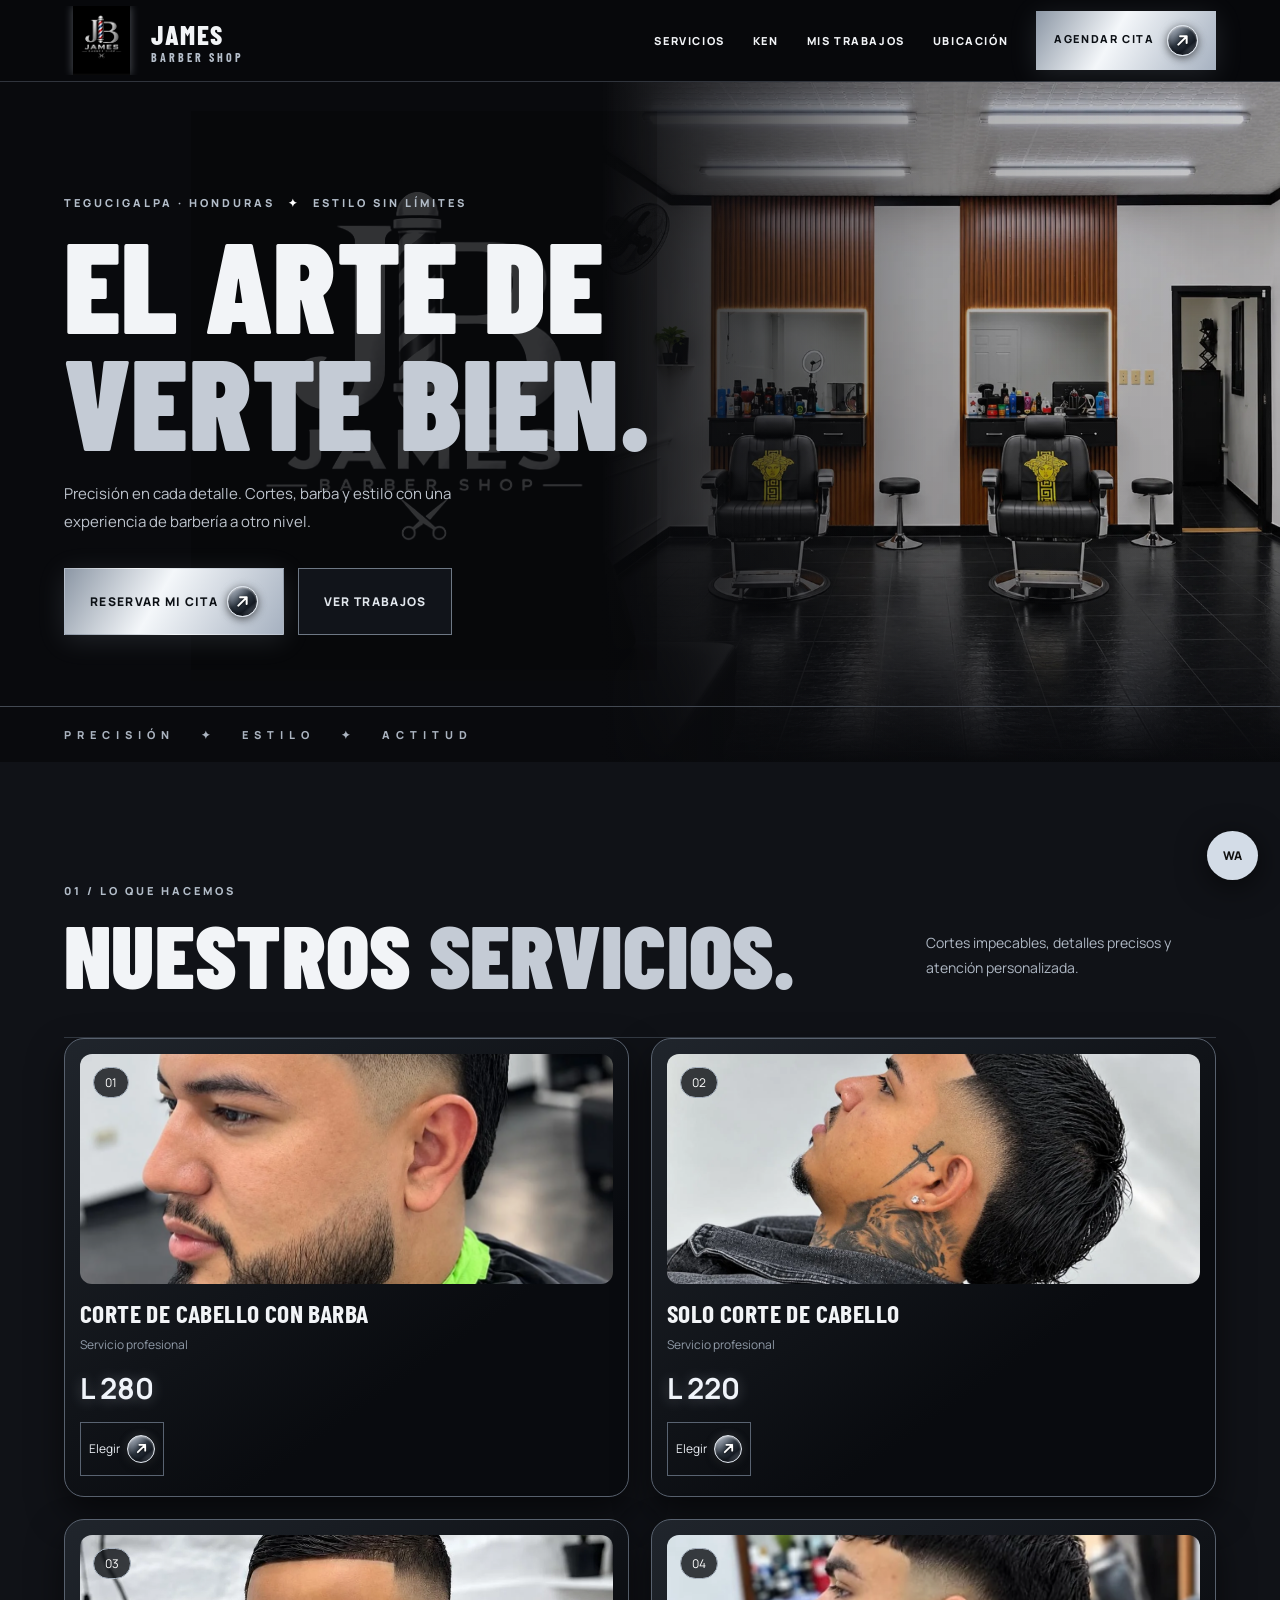
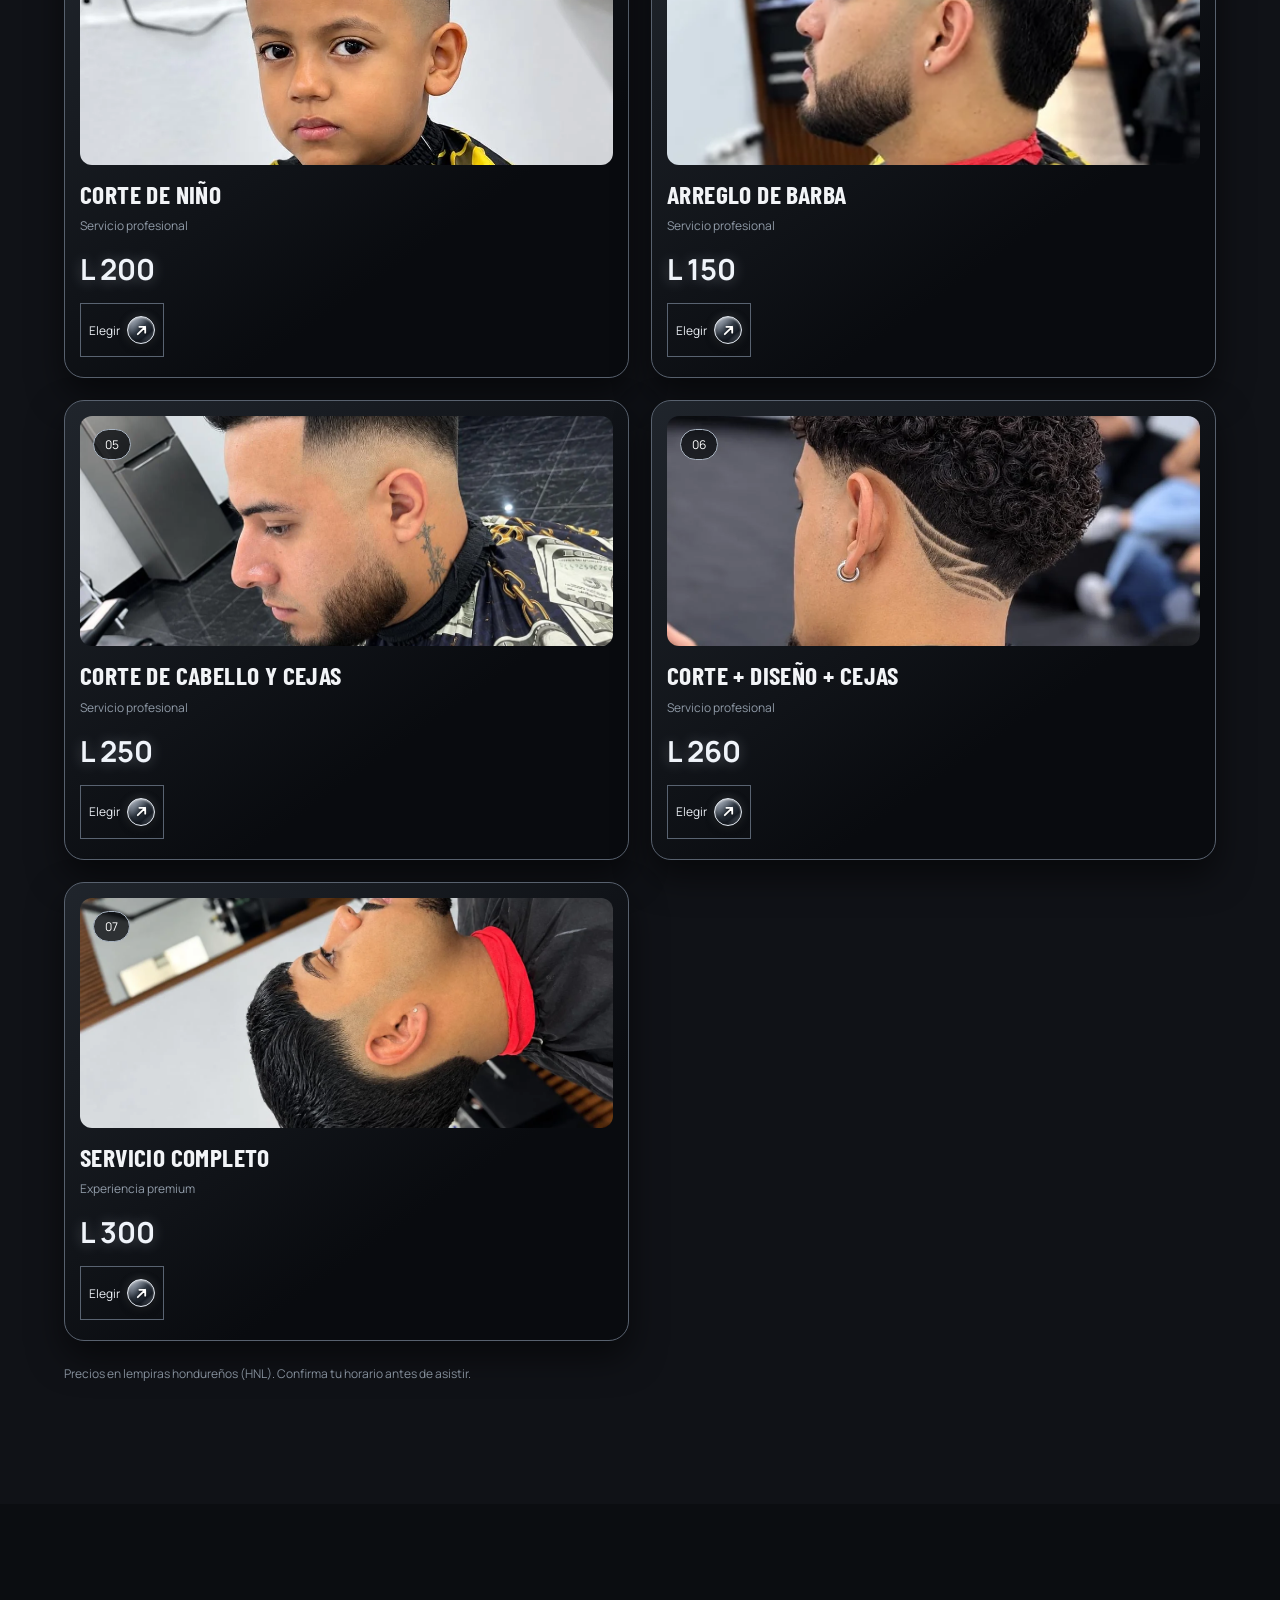
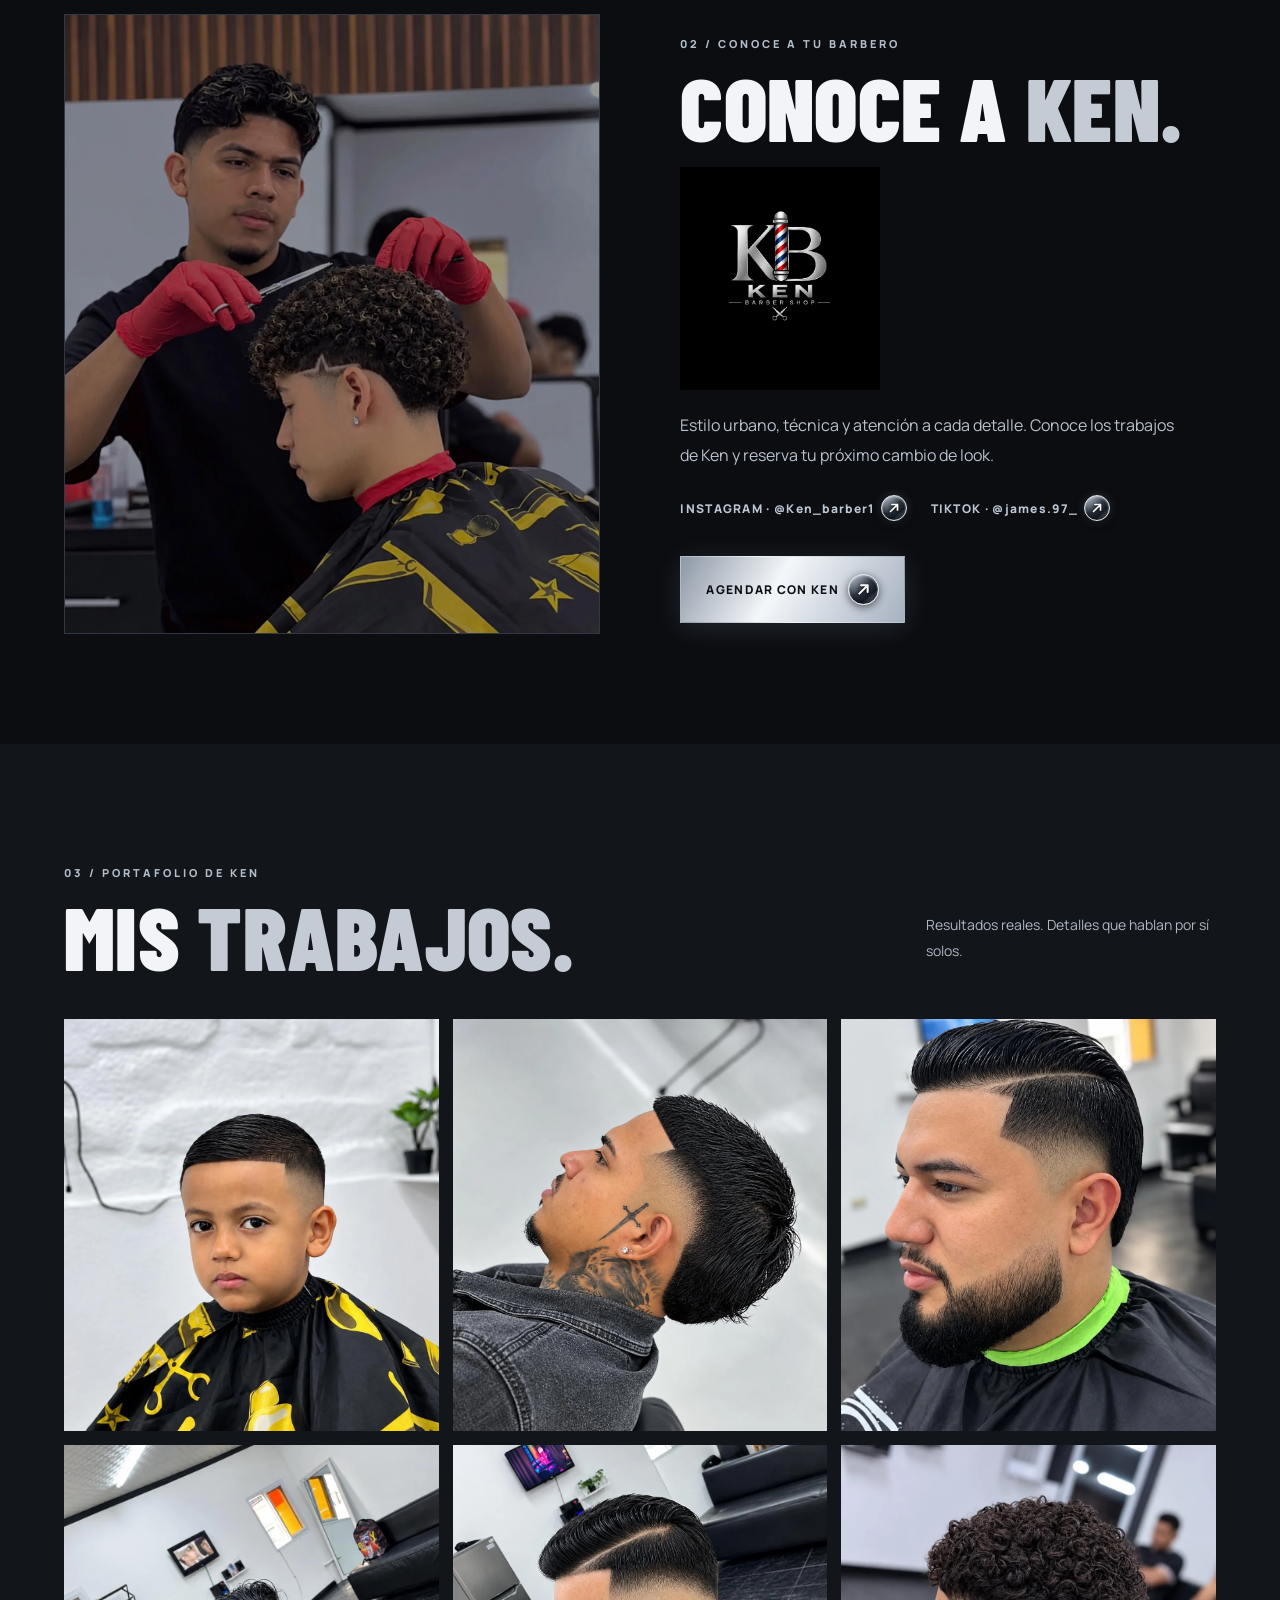
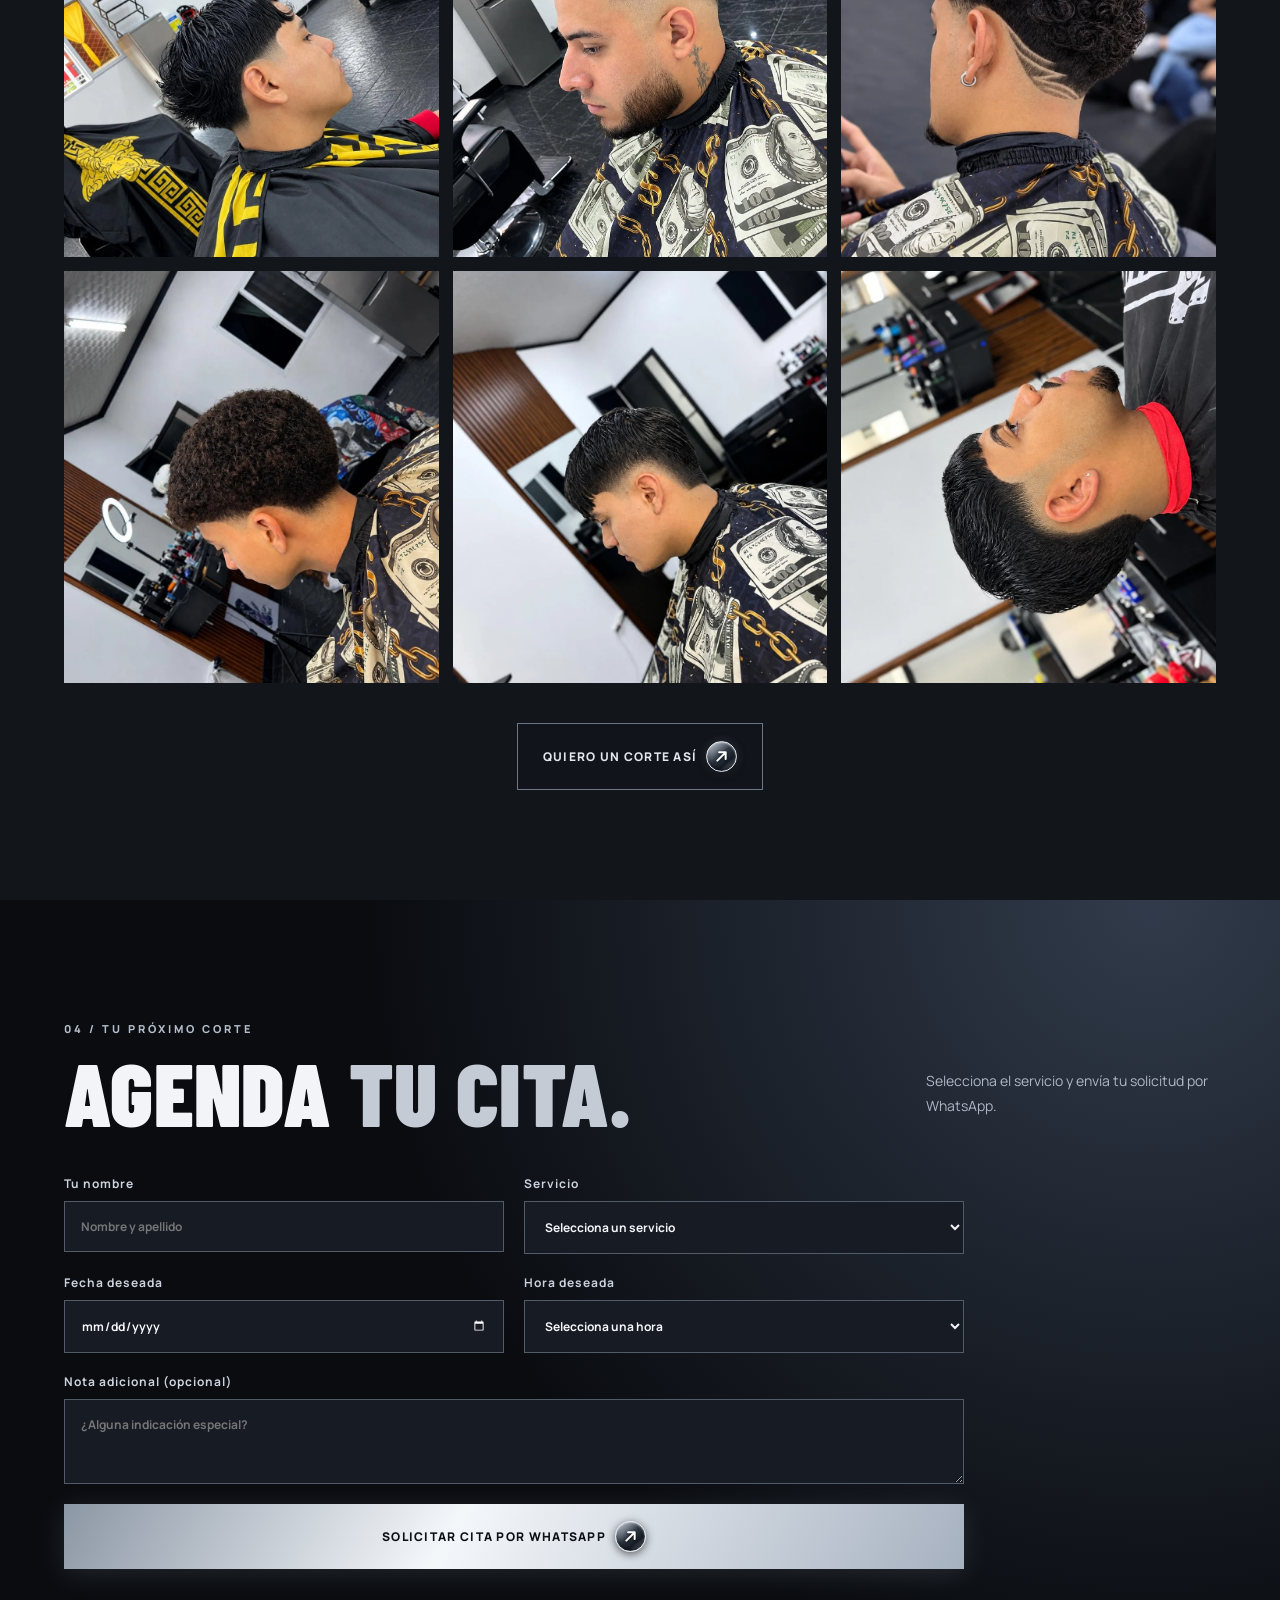
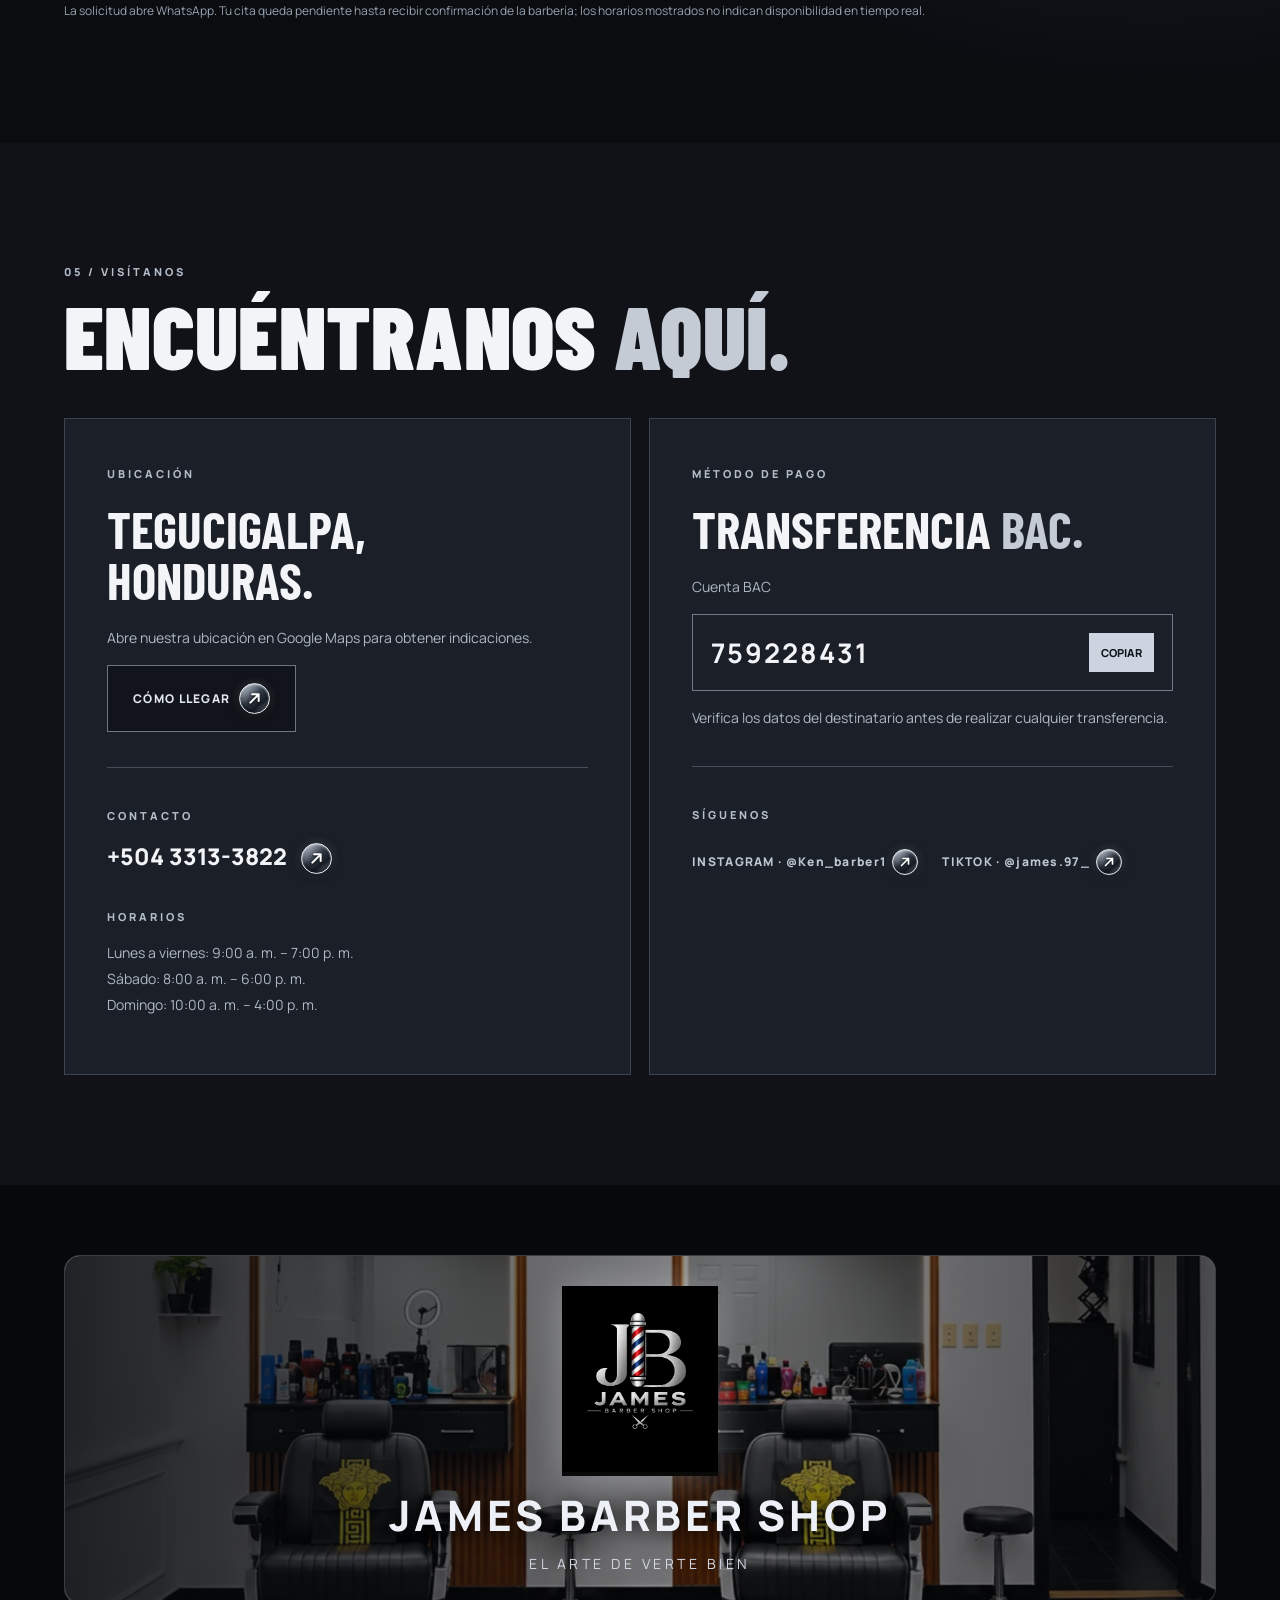
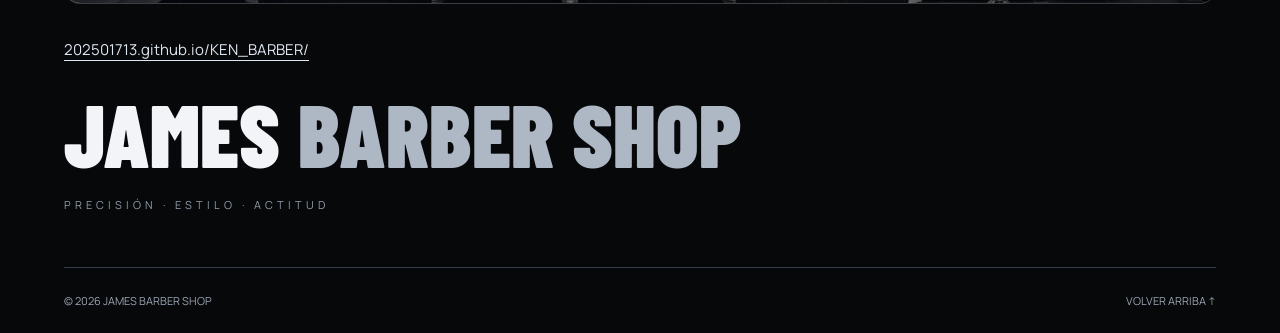
==== index.html @ ad73b86f "final" ====
<!DOCTYPE html>

<html lang="es"><head><meta charset="utf-8"/><meta content="width=device-width, initial-scale=1" name="viewport"/><meta content="#090a0d" name="theme-color"/><meta content="James Barber Shop en Tegucigalpa. Cortes, barba, cejas y diseños. Reserva tu cita con Ken por WhatsApp." name="description"/><title>JAMES BARBER SHOP | Tegucigalpa</title><link href="[data-uri]" rel="icon" type="image/webp"/><link href="https://fonts.googleapis.com" rel="preconnect"/><link crossorigin="" href="https://fonts.gstatic.com" rel="preconnect"/><link href="https://fonts.googleapis.com/css2?family=Barlow+Condensed:wght@400;500;600;700;800;900&amp;family=Manrope:wght@400;500;600;700;800&amp;display=swap" rel="stylesheet"/><style>*{box-sizing:border-box}html{scroll-behavior:smooth}body{margin:0;background:#090a0d;color:#f2f4f7;font-family:Manrope,Arial,sans-serif}a{color:inherit;text-decoration:none}button,input,select,textarea{font:inherit}button{cursor:pointer}img{max-width:100%;display:block}em{font-style:normal;color:#c4cbd5}.nav{height:82px;display:flex;align-items:center;justify-content:space-between;padding:0 max(5vw,22px);background:rgba(8,9,12,.94);border-bottom:1px solid #30343c;position:sticky;top:0;z-index:30;backdrop-filter:blur(14px)}.brand{display:flex;gap:12px;align-items:center;font-family:'Barlow Condensed',sans-serif;font-size:27px;font-weight:800;letter-spacing:1.5px}.brand b{display:block;font-size:12px;letter-spacing:3px;color:#b5beca}.brand-icon{border:1px solid #b5beca;padding:5px 10px;color:#e6e9ee}.nav nav{display:flex;align-items:center;gap:28px}.nav nav a{font-size:11px;font-weight:800;letter-spacing:1.6px}.nav nav a:hover,.social-links a:hover{color:#fff;text-shadow:0 0 12px #c6d0df}.nav-cta,.btn-silver{background:linear-gradient(120deg,#8c97a5 0%,#f4f7fa 43%,#a6b1c0 100%);color:#0c1015!important;box-shadow:0 5px 28px #c4cfdf22}.nav-cta{padding:14px 18px}.menu-toggle{display:none;background:none;border:0;color:white;font-size:28px}.hero{min-height:680px;position:relative;display:flex;align-items:center;overflow:hidden}.hero-visual{position:absolute;inset:0 0 0 47%;overflow:hidden}.hero-visual:before{content:'';position:absolute;inset:0;z-index:1;background:linear-gradient(90deg,#090a0d 0%,#090a0d55 48%,#090a0d33 100%),linear-gradient(0deg,#090a0d,transparent 35%)}.hero-visual img{width:100%;height:100%;object-fit:cover}.hero-content{position:relative;z-index:2;width:min(720px,90%);margin:50px 5vw 75px}.eyebrow,.small-label{font-size:11px;font-weight:800;letter-spacing:3px;color:#b3bdc9}.eyebrow span{color:#fff;margin:0 8px}.hero-logo{width:150px;height:128px;overflow:hidden;display:flex;align-items:center}.hero-logo img{width:100%;height:100%;object-fit:contain}.hero h1,.section h2{font-family:'Barlow Condensed',Impact,sans-serif;font-weight:900;letter-spacing:.3px;line-height:.91;margin:15px 0 22px}.hero h1{font-size:clamp(72px,10vw,155px)}.hero-content>p:not(.eyebrow){max-width:470px;color:#bdc3cc;line-height:1.85;font-size:15px}.hero-actions{display:flex;gap:14px;flex-wrap:wrap;margin-top:32px}.btn{display:inline-flex;align-items:center;justify-content:center;padding:17px 25px;font-size:12px;font-weight:800;letter-spacing:1.3px;border:1px solid transparent;transition:transform .2s,box-shadow .2s}.btn:hover{transform:translateY(-3px);box-shadow:0 8px 30px #c5cfdf30}.btn-outline{border-color:#6e7885;color:#e2e7ed;background:#11141a}.hero-bottom{position:absolute;bottom:0;width:100%;z-index:2;border-top:1px solid #434952;padding:20px 5vw;letter-spacing:6px;font-size:11px;font-weight:800;color:#aab3bf}.hero-bottom span{padding:0 18px}.section{padding:110px max(5vw,22px)}.section-heading{display:flex;justify-content:space-between;align-items:end;gap:30px;margin-bottom:42px}.section-heading>p{max-width:290px;color:#aeb7c3;font-size:14px;line-height:1.8}.section h2{font-size:clamp(52px,7vw,95px);margin-bottom:0}.services-section{background:#101217}.services{border-top:1px solid #343a43}.service{display:grid;grid-template-columns:55px minmax(0,1fr) 130px 105px;gap:20px;align-items:center;border-bottom:1px solid #343a43;padding:23px 15px}.service-index{color:#7e8996;font-size:12px}.service h3{font-family:'Barlow Condensed';font-size:clamp(23px,3vw,36px);font-weight:700;letter-spacing:.4px;margin:0 0 5px;text-transform:uppercase}.service span,.note{color:#909ba8;font-size:12px}.service strong{font-size:21px;color:#e6ebf0}.service.featured{background:linear-gradient(100deg,#232a34,#101217);border-left:3px solid #e2e9f2}.choose{border:1px solid #596371;background:transparent;color:#e9edf3;padding:12px 8px;font-size:12px}.choose:hover{background:#c9d2dd;color:#101217}.note{margin-top:24px}.ken-section{display:grid;grid-template-columns:1fr 1fr;gap:7%;align-items:center;background:#0b0d11}.ken-image{height:620px;overflow:hidden;border:1px solid #303844}.ken-image img{width:100%;height:100%;object-fit:cover;object-position:center}.ken-logo{width:200px;max-height:230px;object-fit:contain;margin:20px 0}.ken-content>p:not(.eyebrow){line-height:1.9;color:#b9c1cc;max-width:500px}.social-links{display:flex;gap:24px;flex-wrap:wrap;margin:25px 0 35px}.social-links a{font-size:12px;font-weight:800;letter-spacing:1.3px;color:#bdc7d4}.works-section{background:#12151a}.gallery{display:grid;grid-template-columns:repeat(3,1fr);gap:14px}.gallery-item{position:relative;aspect-ratio:4/4.4;overflow:hidden;background:#232831}.gallery-item img{width:100%;height:100%;object-fit:cover;transition:transform .5s}.gallery-item:hover img{transform:scale(1.06)}.gallery-item span{position:absolute;bottom:0;left:0;right:0;background:linear-gradient(transparent,#090a0dd9);padding:35px 20px 18px;font-size:11px;letter-spacing:2px;font-weight:800;opacity:0;transition:opacity .3s}.gallery-item:hover span{opacity:1}.center{text-align:center;margin-top:40px}.booking-section{background:radial-gradient(circle at 90% 0%,#313b4b,#0a0c10 55%)}.booking-form{max-width:900px;display:grid;grid-template-columns:1fr 1fr;gap:20px}.booking-form label{display:flex;flex-direction:column;gap:9px;color:#cbd2dc;font-size:12px;font-weight:700;letter-spacing:1px}.booking-form input,.booking-form select,.booking-form textarea{width:100%;padding:16px;background:#171c24;color:#f3f5f8;border:1px solid #525c69;border-radius:0;outline:none;color-scheme:dark}.booking-form input:focus,.booking-form select:focus,.booking-form textarea:focus{border-color:#f0f4f9}.full{grid-column:1/-1}.booking-form button.full{border:0}.form-note{font-size:12px;line-height:1.7;color:#98a3b1}.location-section{background:#101217}.location-grid{display:grid;grid-template-columns:1fr 1fr;gap:18px}.location-card,.payment-card{padding:42px;background:#1b2028;border:1px solid #3b444f}.location-grid h3{font-family:'Barlow Condensed';font-size:clamp(34px,4vw,56px);line-height:1;margin:20px 0}.location-grid p{color:#aeb8c5;line-height:1.85;font-size:14px}.location-grid hr{border:0;border-top:1px solid #454d58;margin:35px 0}.phone{display:block;font-size:23px;font-weight:800;margin:15px 0 30px}.account{display:flex;align-items:center;justify-content:space-between;border:1px solid #6e7b89;padding:18px;gap:12px}.account strong{font-size:clamp(18px,3vw,27px);letter-spacing:2px}.account button{background:#cbd4df;color:#11151b;border:0;padding:12px;font-size:11px;font-weight:800}footer{padding:70px 5vw 25px;background:#07080a}.footer-brand{font-family:'Barlow Condensed';font-weight:900;font-size:clamp(40px,7vw,88px)}.footer-brand span{color:#aeb8c5}footer>p{font-size:11px;letter-spacing:4px;color:#929daa}.footer-bottom{display:flex;justify-content:space-between;border-top:1px solid #343c45;margin-top:55px;padding-top:25px;font-size:11px;color:#9aa5b3}.float-wa{position:fixed;right:22px;bottom:20px;background:#d3dce7;color:#111;font-weight:900;font-size:12px;padding:16px;border-radius:50%;z-index:20;box-shadow:0 6px 30px #0009}dialog{background:#090a0d;border:1px solid #65717f;padding:12px;max-width:92vw;max-height:92vh}dialog::backdrop{background:#000d}dialog img{max-height:82vh;max-width:85vw;object-fit:contain}#close-lightbox{position:absolute;top:12px;right:12px;background:#eee;color:#111;border:0;padding:10px}@media(max-width:800px){.nav{height:70px}.menu-toggle{display:block}.nav nav{display:none;position:absolute;top:70px;left:0;right:0;background:#11151b;padding:20px;flex-direction:column;align-items:stretch;gap:0}.nav nav.open{display:flex}.nav nav a{padding:15px;border-bottom:1px solid #333}.hero{min-height:670px}.hero-visual{inset:0}.hero-visual:before{background:linear-gradient(90deg,#090a0de8,#090a0d77),linear-gradient(0deg,#090a0d,transparent)}.hero-content{margin:40px 5vw 90px}.hero-logo{width:120px;height:115px}.hero-bottom{letter-spacing:2px;font-size:9px}.hero-bottom span{padding:0 5px}.section{padding:75px 22px}.section-heading{display:block}.section-heading>p{margin-top:18px}.service{grid-template-columns:25px 1fr 80px;gap:10px;padding:20px 5px}.service strong{font-size:16px}.service .choose{grid-column:2/4;width:100%}.ken-section{grid-template-columns:1fr;gap:30px}.ken-image{height:440px}.gallery{grid-template-columns:repeat(2,1fr);gap:8px}.booking-form,.location-grid{grid-template-columns:1fr}.booking-form .full{grid-column:1}.location-card,.payment-card{padding:25px}.footer-bottom{gap:15px}.brand{font-size:22px}}@media(max-width:400px){.gallery{grid-template-columns:1fr}.hero h1{font-size:68px}.hero-bottom{font-size:8px}}
/* Premium Silver Chrome navigation icons */
.chrome-arrow{display:inline-flex;vertical-align:middle;align-items:center;justify-content:center;width:31px;height:31px;margin-left:9px;border:1.5px solid #e1e7ef;border-radius:50%;background:linear-gradient(140deg,#f8fbff 0%,#a1aab7 17%,#303944 46%,#171d26 70%,#9fa9b6 100%);box-shadow:inset 0 1px 2px #fff9,inset 0 -2px 5px #080a0fcc,0 2px 9px #0009,0 0 10px #d7e1ee35;flex-shrink:0;transition:transform .25s,box-shadow .25s}
.chrome-arrow svg{width:19px;height:19px;filter:drop-shadow(0 1px 1px #000a)}
a:hover .chrome-arrow,button:hover .chrome-arrow{transform:translate(2px,-2px);box-shadow:inset 0 1px 2px #fff,0 0 17px #dce7f5a6}
.choose{display:inline-flex;align-items:center;justify-content:center;gap:3px;white-space:nowrap}.choose .chrome-arrow{width:28px;height:28px;margin-left:4px}.choose .chrome-arrow svg{width:17px;height:17px}
.social-links a{display:inline-flex;align-items:center;gap:3px}.social-links .chrome-arrow{width:26px;height:26px;margin-left:3px}.social-links .chrome-arrow svg{width:16px;height:16px}
.gallery-item span .chrome-arrow{width:25px;height:25px}.gallery-item span{display:flex;align-items:center}
@media(max-width:800px){.service .choose{min-height:49px}.social-links{gap:15px}.social-links a{font-size:10px}}

/* Identidad James Barber Shop: logo oficial y marca de agua */
.brand-icon-logo{display:flex;align-items:center;justify-content:center;padding:0;border:0;width:75px;height:69px;flex:none;overflow:hidden}
.brand-icon-logo img{display:block;width:100%;height:100%;object-fit:contain;filter:drop-shadow(0 0 5px rgba(220,230,244,.35))}
.hero-watermark{position:absolute;z-index:-1;left:50%;top:47%;transform:translate(-50%,-50%);width:min(70vw,650px);height:min(65vw,570px);pointer-events:none;display:flex;align-items:center;justify-content:center;opacity:.16}
.hero-watermark img{width:100%;height:100%;object-fit:contain;filter:grayscale(1) brightness(1.65) contrast(1.05)}
.hero-content{isolation:isolate}
.hero-content>.eyebrow,.hero-content>h1,.hero-content>p,.hero-content>.hero-actions{position:relative;z-index:1}
@media(max-width:700px){.brand-icon-logo{width:58px;height:58px}.hero-watermark{width:95vw;height:90vw;top:44%;opacity:.13}.hero h1{position:relative}}
</style><style>
/* Actualización JAMES BARBER SHOP: servicios con fotografía real */
#servicios .services{display:grid;grid-template-columns:repeat(2,minmax(0,1fr));gap:22px}
#servicios article.service{display:flex;flex-direction:column;align-items:stretch;gap:14px;position:relative;overflow:hidden;padding:15px 15px 20px;background:linear-gradient(145deg,#20252c,#090b0f 68%);border:1px solid #58616e;border-radius:20px;box-shadow:0 16px 35px #0008;min-width:0}
#servicios article.service .service-index{position:absolute;z-index:2;top:28px;left:28px;color:#fff;background:#0b0d11c9;border:1px solid #a8b3c0;padding:6px 11px;border-radius:30px;font-size:12px}
#servicios .service-photo{width:100%;height:230px;border-radius:12px;overflow:hidden;background:#20242a}
#servicios .service-photo img{width:100%;height:100%;display:block;object-fit:cover;transition:transform .45s ease}
#servicios article.service:hover .service-photo img{transform:scale(1.06)}
#servicios article.service h3{font-size:clamp(20px,2vw,28px);line-height:1.15}
#servicios article.service strong{font-size:29px;color:#f0f4fa;text-shadow:0 1px 14px #cbd5e455}
#servicios article.service .choose{align-self:flex-start}
#inicio .hero-visual img{object-position:center center}
@media(max-width:650px){#servicios .services{grid-template-columns:1fr;gap:18px}#servicios .service-photo{height:260px}#servicios article.service{padding:12px 12px 20px}}
</style><meta content="website" property="og:type"/><meta content="es_HN" property="og:locale"/><meta content="James Barber Shop" property="og:site_name"/><meta content="James Barber Shop | El arte de verte bien" property="og:title"/><meta content="Cortes de cabello, barba y estilo profesional en Tegucigalpa, Honduras. Conoce nuestros servicios y reserva tu cita." property="og:description"/><meta content="https://202501713.github.io/KEN_BARBER/" property="og:url"/><meta content="https://202501713.github.io/KEN_BARBER/vista-previa.jpg" property="og:image"/><meta content="https://202501713.github.io/KEN_BARBER/vista-previa.jpg" property="og:image:secure_url"/><meta content="1200" property="og:image:width"/><meta content="630" property="og:image:height"/><meta content="image/jpeg" property="og:image:type"/><meta content="summary_large_image" name="twitter:card"/><meta content="James Barber Shop | El arte de verte bien" name="twitter:title"/><meta content="Cortes, barba y estilo profesional en Tegucigalpa, Honduras." name="twitter:description"/><meta content="https://202501713.github.io/KEN_BARBER/vista-previa.jpg" name="twitter:image"/><style>
/* Pie de página: portada real, logo oficial y enlace permanente */
footer .footer-showcase{position:relative;overflow:hidden;min-height:340px;display:flex;align-items:center;justify-content:center;margin:0 0 34px;border:1px solid rgba(202,214,232,.22);border-radius:16px;background:#101217}
footer .footer-cover{position:absolute;inset:0;width:100%;height:100%;object-fit:cover;object-position:center 52%}
footer .footer-shade{position:absolute;inset:0;background:linear-gradient(90deg,rgba(5,7,11,.88),rgba(5,7,11,.45) 55%,rgba(5,7,11,.67))}
footer .footer-identity{position:relative;z-index:1;display:flex;flex-direction:column;align-items:center;gap:10px;text-align:center;padding:30px 20px}
footer .footer-logo{width:clamp(120px,18vw,190px);height:clamp(120px,18vw,190px);object-fit:contain;filter:drop-shadow(0 0 18px rgba(232,238,250,.3))}
footer .footer-identity-name{font-weight:800;font-size:clamp(23px,4vw,42px);letter-spacing:.09em;color:#edf1f7;text-shadow:0 2px 20px #000}
footer .footer-identity p{margin:0;letter-spacing:.25em;font-size:clamp(10px,1.4vw,14px);color:#d1d8e3}
footer .footer-website-link{display:inline-block;margin:0 0 20px;color:#dfe7f2;text-decoration:underline;text-underline-offset:5px;overflow-wrap:anywhere;font-size:clamp(12px,1.5vw,15px)}
@media(max-width:700px){footer .footer-showcase{min-height:285px;margin-bottom:24px}footer .footer-logo{width:125px;height:125px}footer .footer-identity-name{font-size:24px}}
</style></head><body>
<header class="nav"><a class="brand" href="#inicio"><span class="brand-icon brand-icon-logo"><img alt="Logo oficial James Barber Shop" src="[data-uri]"/></span><span>JAMES <b>BARBER SHOP</b></span></a><button aria-expanded="false" aria-label="Abrir menú" class="menu-toggle">☰</button><nav id="main-nav"><a href="#servicios">SERVICIOS</a><a href="#ken">KEN</a><a href="#trabajos">MIS TRABAJOS</a><a href="#ubicacion">UBICACIÓN</a><a class="nav-cta" href="#reservar">AGENDAR CITA <span aria-hidden="true" class="chrome-arrow"><svg fill="none" viewbox="0 0 32 32"><path d="M9 23 23 9M12 9h11v11" stroke="url(#chromeMetal)" stroke-linecap="round" stroke-linejoin="round" stroke-width="3.4"></path><defs><lineargradient id="chromeMetal" x1="8" x2="27" y1="5" y2="28"><stop stop-color="#fff"></stop><stop offset=".35" stop-color="#9da7b5"></stop><stop offset=".62" stop-color="#f8fbff"></stop><stop offset="1" stop-color="#7d8797"></stop></lineargradient></defs></svg></span></a></nav></header>
<main><section class="hero" id="inicio"><div class="hero-visual"><img alt="Interior de James Barber Shop con sus sillas de barbería" src="[data-uri]"/></div><div class="hero-content"><div aria-hidden="true" class="hero-watermark"><img alt="" src="[data-uri]"/></div><p class="eyebrow">TEGUCIGALPA · HONDURAS <span>✦</span> ESTILO SIN LÍMITES</p><h1>EL ARTE DE<br/><em>VERTE BIEN.</em></h1><p>Precisión en cada detalle. Cortes, barba y estilo con una experiencia de barbería a otro nivel.</p><div class="hero-actions"><a class="btn btn-silver" href="#reservar">RESERVAR MI CITA <span aria-hidden="true" class="chrome-arrow"><svg fill="none" viewbox="0 0 32 32"><path d="M9 23 23 9M12 9h11v11" stroke="url(#chromeMetal)" stroke-linecap="round" stroke-linejoin="round" stroke-width="3.4"></path><defs><lineargradient id="chromeMetal" x1="8" x2="27" y1="5" y2="28"><stop stop-color="#fff"></stop><stop offset=".35" stop-color="#9da7b5"></stop><stop offset=".62" stop-color="#f8fbff"></stop><stop offset="1" stop-color="#7d8797"></stop></lineargradient></defs></svg></span></a><a class="btn btn-outline" href="#trabajos">VER TRABAJOS</a></div></div><div class="hero-bottom">PRECISIÓN <span>✦</span> ESTILO <span>✦</span> ACTITUD</div></section>
<section class="section services-section" id="servicios"><div class="section-heading"><div><p class="eyebrow">01 / LO QUE HACEMOS</p><h2>NUESTROS <em>SERVICIOS.</em></h2></div><p>Cortes impecables, detalles precisos y atención personalizada.</p></div><div class="services"><article class="service"><div class="service-index">01</div><div class="service-photo"><img alt="Trabajo real de Ken — Corte de cabello con barba" loading="lazy" src="[data-uri]"/></div><div><h3>Corte de cabello con barba</h3><span>Servicio profesional</span></div><strong>L 280</strong><button aria-label="Elegir Corte de cabello con barba" class="choose" data-service="Corte de cabello con barba">Elegir <span aria-hidden="true" class="chrome-arrow"><svg fill="none" viewbox="0 0 32 32"><path d="M9 23 23 9M12 9h11v11" stroke="url(#chromeMetal)" stroke-linecap="round" stroke-linejoin="round" stroke-width="3.4"></path><defs><lineargradient id="chromeMetal" x1="8" x2="27" y1="5" y2="28"><stop stop-color="#fff"></stop><stop offset=".35" stop-color="#9da7b5"></stop><stop offset=".62" stop-color="#f8fbff"></stop><stop offset="1" stop-color="#7d8797"></stop></lineargradient></defs></svg></span></button></article>
<article class="service"><div class="service-index">02</div><div class="service-photo"><img alt="Trabajo real de Ken — Solo corte de cabello" loading="lazy" src="[data-uri]"/></div><div><h3>Solo corte de cabello</h3><span>Servicio profesional</span></div><strong>L 220</strong><button aria-label="Elegir Solo corte de cabello" class="choose" data-service="Solo corte de cabello">Elegir <span aria-hidden="true" class="chrome-arrow"><svg fill="none" viewbox="0 0 32 32"><path d="M9 23 23 9M12 9h11v11" stroke="url(#chromeMetal)" stroke-linecap="round" stroke-linejoin="round" stroke-width="3.4"></path><defs><lineargradient id="chromeMetal" x1="8" x2="27" y1="5" y2="28"><stop stop-color="#fff"></stop><stop offset=".35" stop-color="#9da7b5"></stop><stop offset=".62" stop-color="#f8fbff"></stop><stop offset="1" stop-color="#7d8797"></stop></lineargradient></defs></svg></span></button></article>
<article class="service"><div class="service-index">03</div><div class="service-photo"><img alt="Trabajo real de Ken — Corte de niño" loading="lazy" src="[data-uri]"/></div><div><h3>Corte de niño</h3><span>Servicio profesional</span></div><strong>L 200</strong><button aria-label="Elegir Corte de niño" class="choose" data-service="Corte de niño">Elegir <span aria-hidden="true" class="chrome-arrow"><svg fill="none" viewbox="0 0 32 32"><path d="M9 23 23 9M12 9h11v11" stroke="url(#chromeMetal)" stroke-linecap="round" stroke-linejoin="round" stroke-width="3.4"></path><defs><lineargradient id="chromeMetal" x1="8" x2="27" y1="5" y2="28"><stop stop-color="#fff"></stop><stop offset=".35" stop-color="#9da7b5"></stop><stop offset=".62" stop-color="#f8fbff"></stop><stop offset="1" stop-color="#7d8797"></stop></lineargradient></defs></svg></span></button></article>
<article class="service"><div class="service-index">04</div><div class="service-photo"><img alt="Trabajo real de Ken — Arreglo de barba" loading="lazy" src="[data-uri]"/></div><div><h3>Arreglo de barba</h3><span>Servicio profesional</span></div><strong>L 150</strong><button aria-label="Elegir Arreglo de barba" class="choose" data-service="Arreglo de barba">Elegir <span aria-hidden="true" class="chrome-arrow"><svg fill="none" viewbox="0 0 32 32"><path d="M9 23 23 9M12 9h11v11" stroke="url(#chromeMetal)" stroke-linecap="round" stroke-linejoin="round" stroke-width="3.4"></path><defs><lineargradient id="chromeMetal" x1="8" x2="27" y1="5" y2="28"><stop stop-color="#fff"></stop><stop offset=".35" stop-color="#9da7b5"></stop><stop offset=".62" stop-color="#f8fbff"></stop><stop offset="1" stop-color="#7d8797"></stop></lineargradient></defs></svg></span></button></article>
<article class="service"><div class="service-index">05</div><div class="service-photo"><img alt="Trabajo real de Ken — Corte de cabello y cejas" loading="lazy" src="[data-uri]"/></div><div><h3>Corte de cabello y cejas</h3><span>Servicio profesional</span></div><strong>L 250</strong><button aria-label="Elegir Corte de cabello y cejas" class="choose" data-service="Corte de cabello y cejas">Elegir <span aria-hidden="true" class="chrome-arrow"><svg fill="none" viewbox="0 0 32 32"><path d="M9 23 23 9M12 9h11v11" stroke="url(#chromeMetal)" stroke-linecap="round" stroke-linejoin="round" stroke-width="3.4"></path><defs><lineargradient id="chromeMetal" x1="8" x2="27" y1="5" y2="28"><stop stop-color="#fff"></stop><stop offset=".35" stop-color="#9da7b5"></stop><stop offset=".62" stop-color="#f8fbff"></stop><stop offset="1" stop-color="#7d8797"></stop></lineargradient></defs></svg></span></button></article>
<article class="service"><div class="service-index">06</div><div class="service-photo"><img alt="Trabajo real de Ken — Corte + diseño + cejas" loading="lazy" src="[data-uri]"/></div><div><h3>Corte + diseño + cejas</h3><span>Servicio profesional</span></div><strong>L 260</strong><button aria-label="Elegir Corte + diseño + cejas" class="choose" data-service="Corte + diseño + cejas">Elegir <span aria-hidden="true" class="chrome-arrow"><svg fill="none" viewbox="0 0 32 32"><path d="M9 23 23 9M12 9h11v11" stroke="url(#chromeMetal)" stroke-linecap="round" stroke-linejoin="round" stroke-width="3.4"></path><defs><lineargradient id="chromeMetal" x1="8" x2="27" y1="5" y2="28"><stop stop-color="#fff"></stop><stop offset=".35" stop-color="#9da7b5"></stop><stop offset=".62" stop-color="#f8fbff"></stop><stop offset="1" stop-color="#7d8797"></stop></lineargradient></defs></svg></span></button></article>
<article class="service featured"><div class="service-index">07</div><div class="service-photo"><img alt="Trabajo real de Ken — Servicio completo" loading="lazy" src="[data-uri]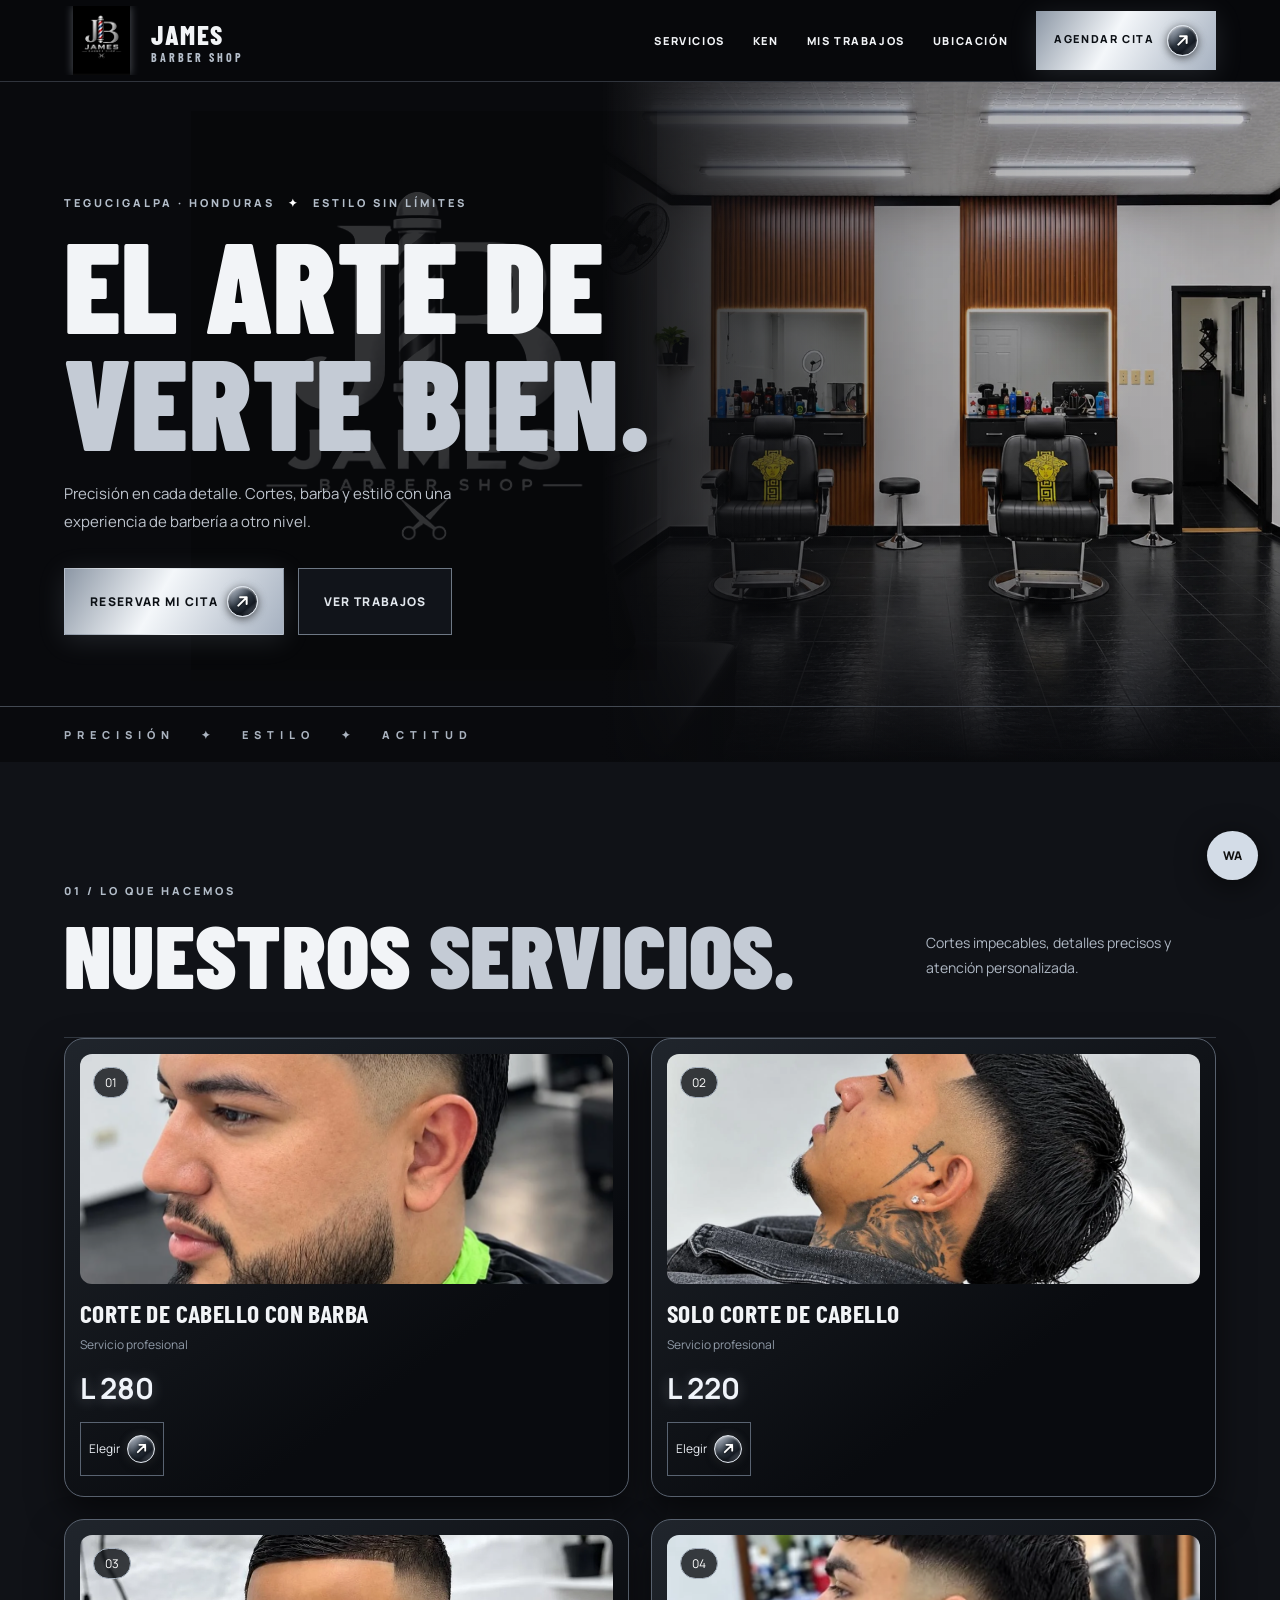
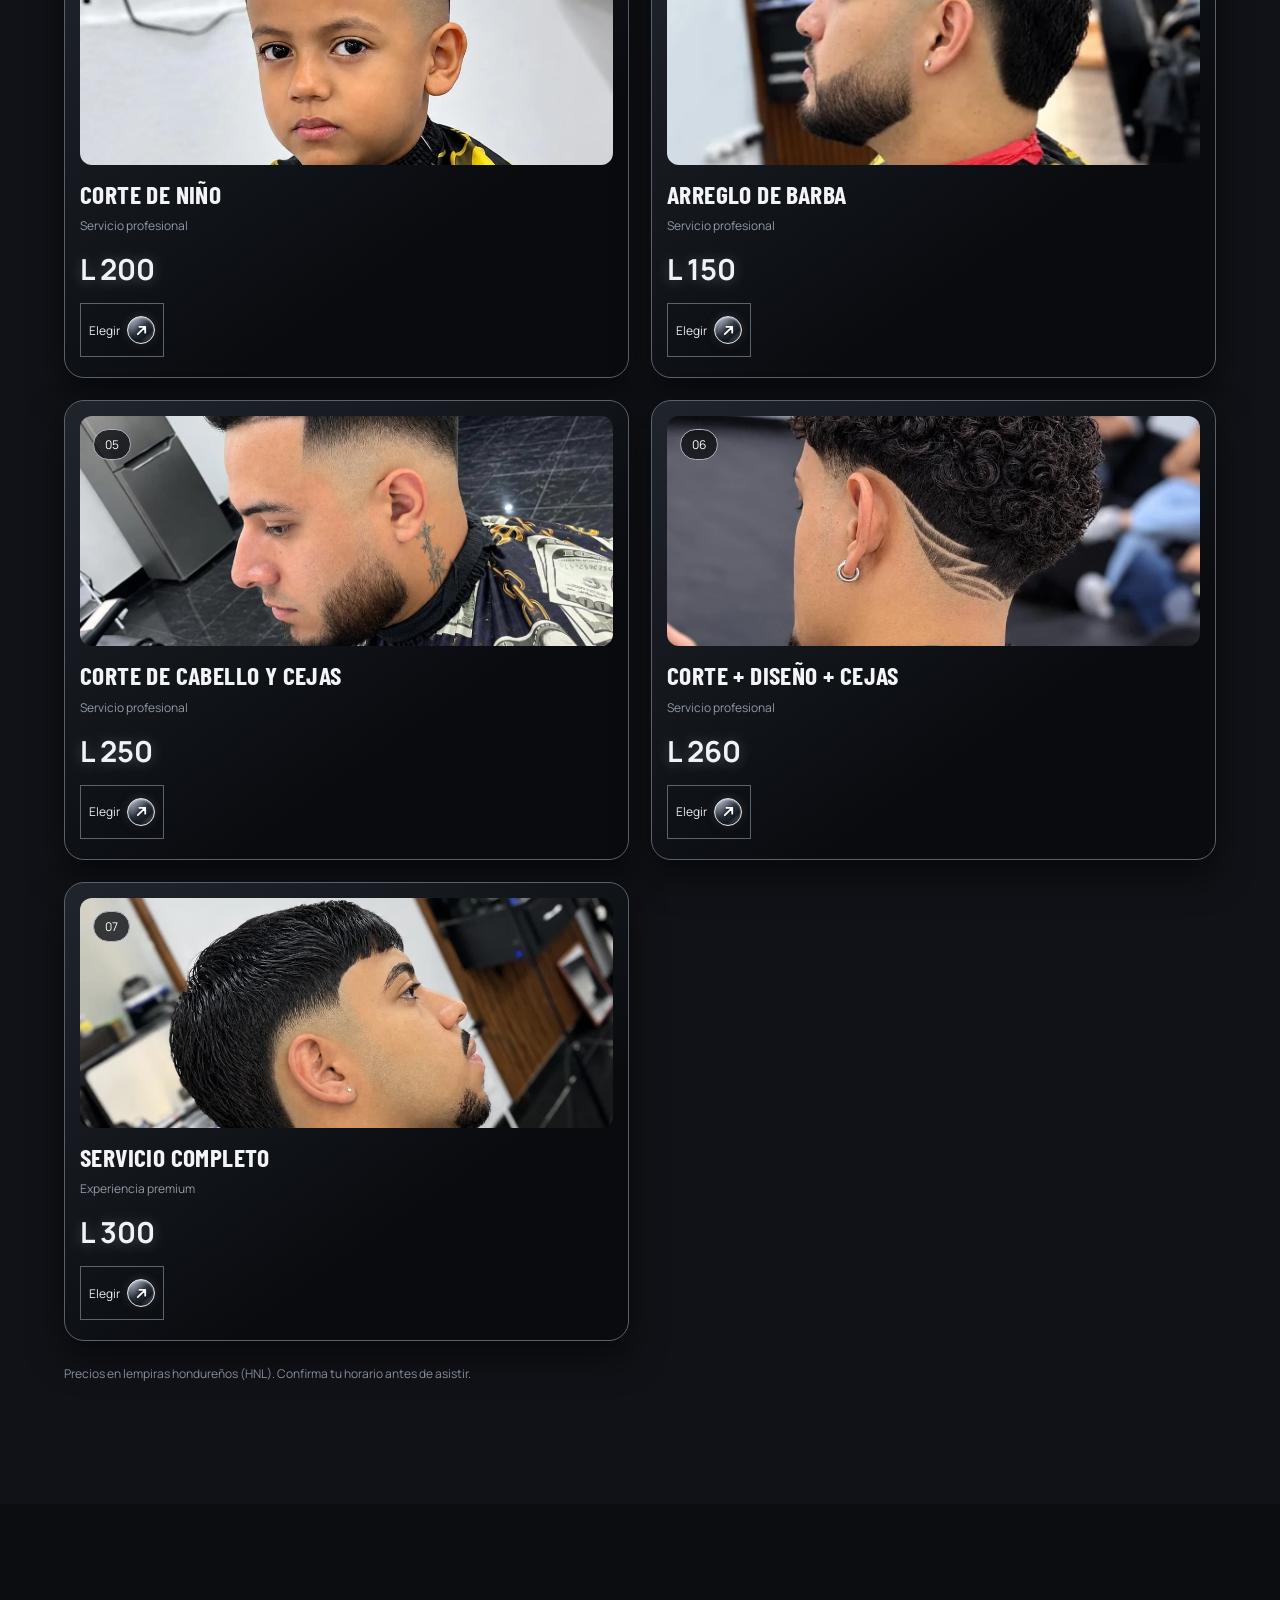
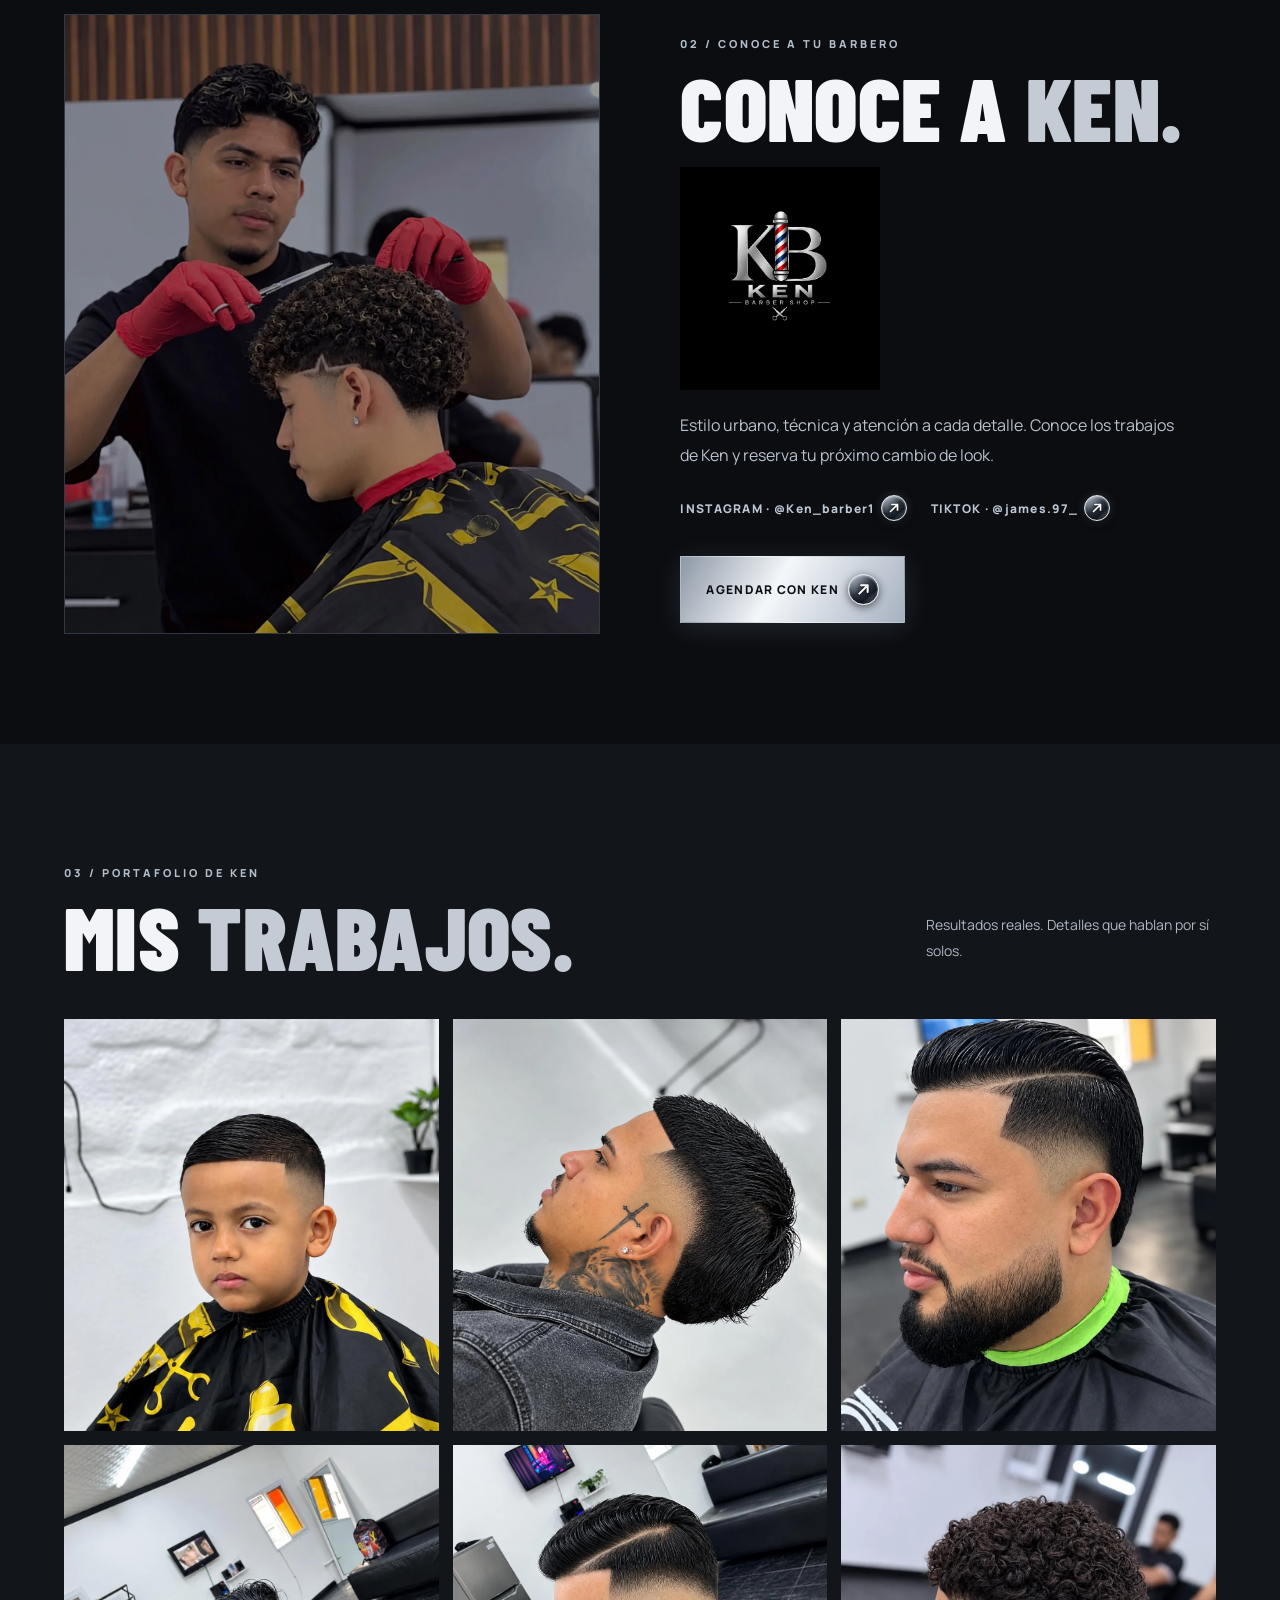
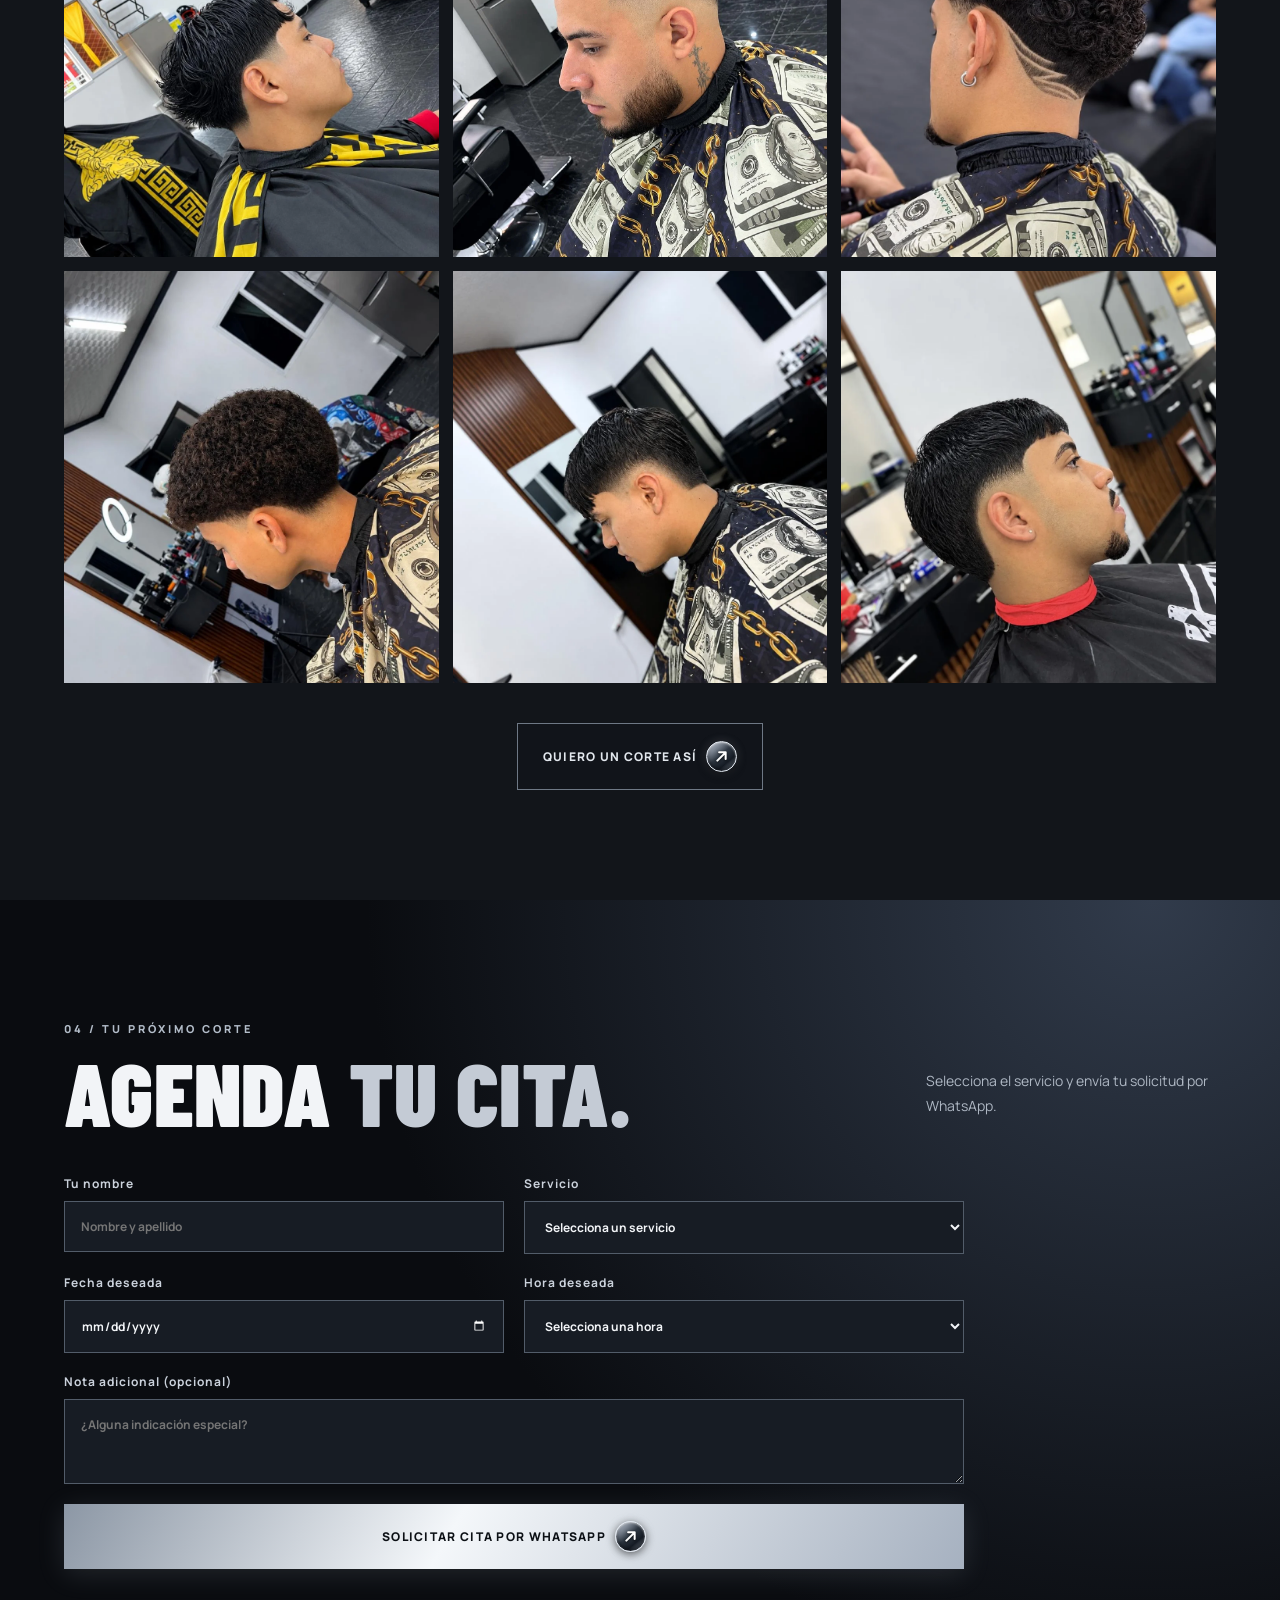
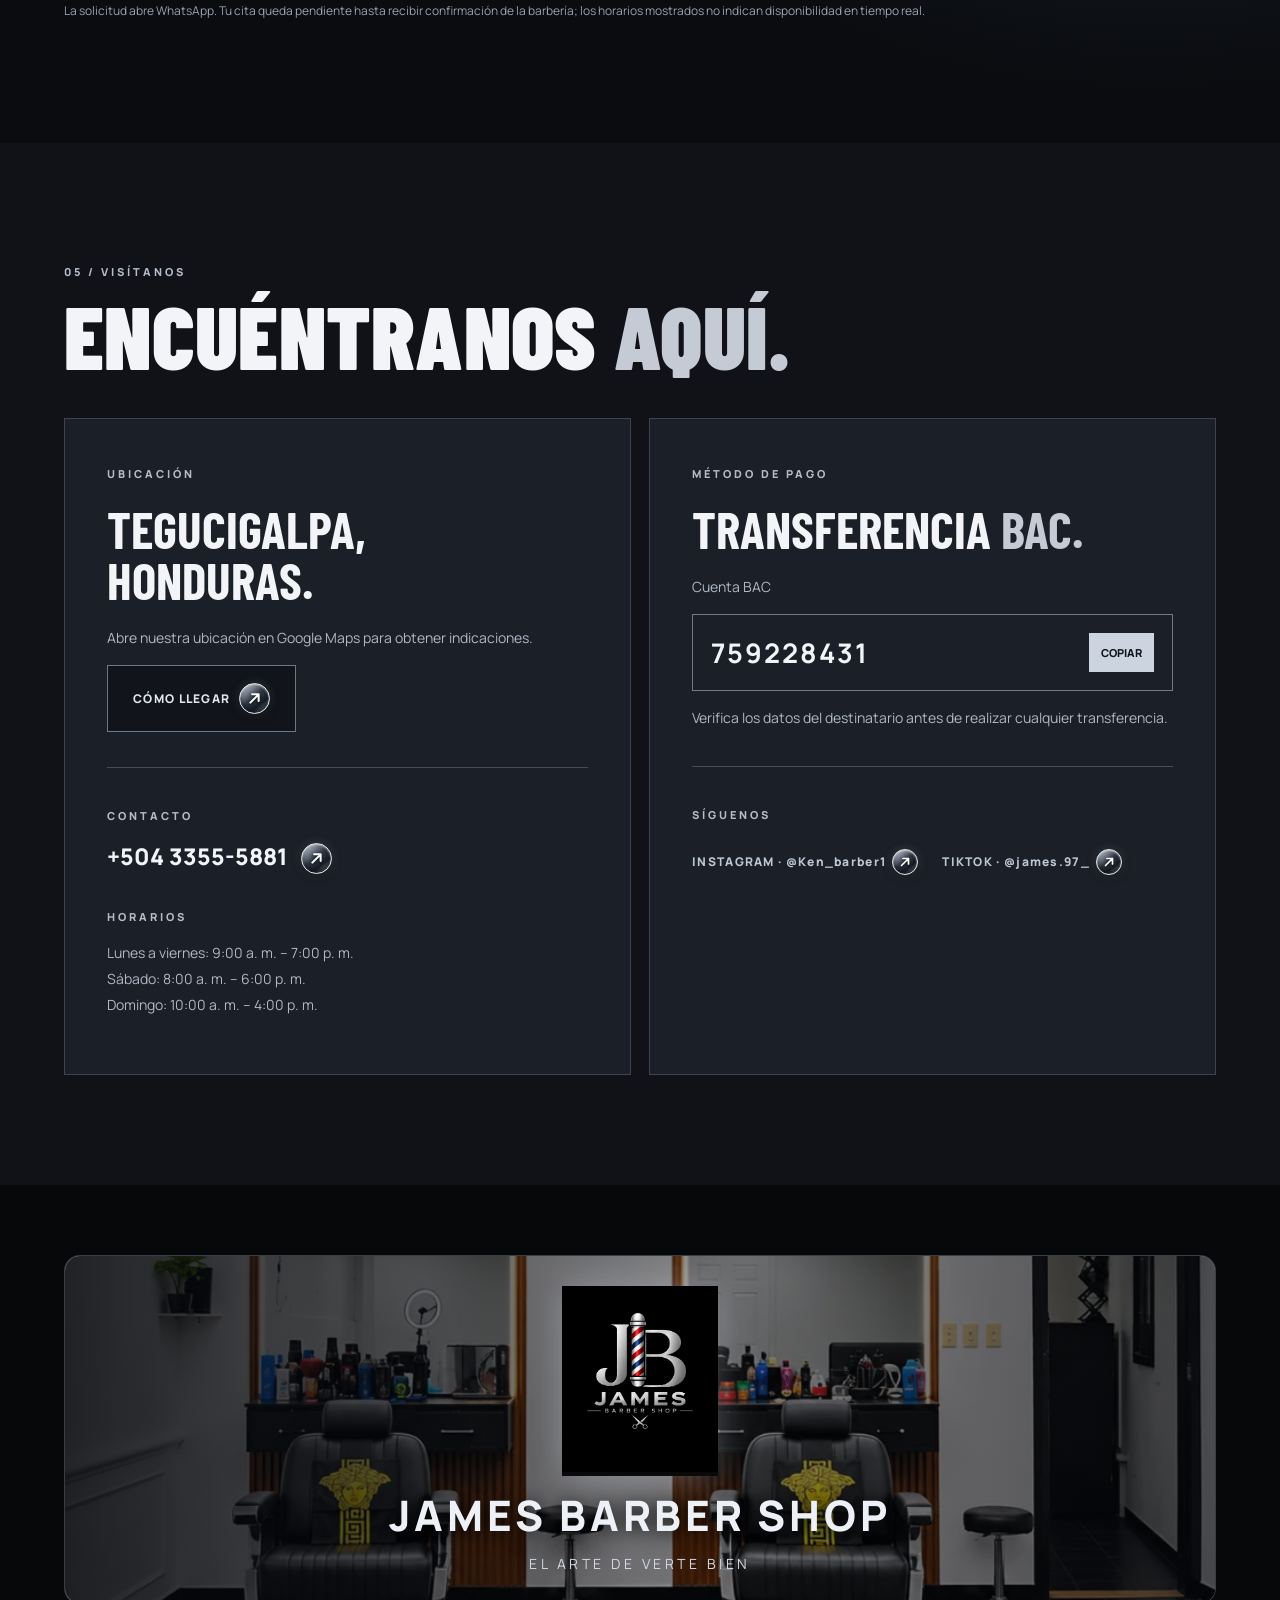
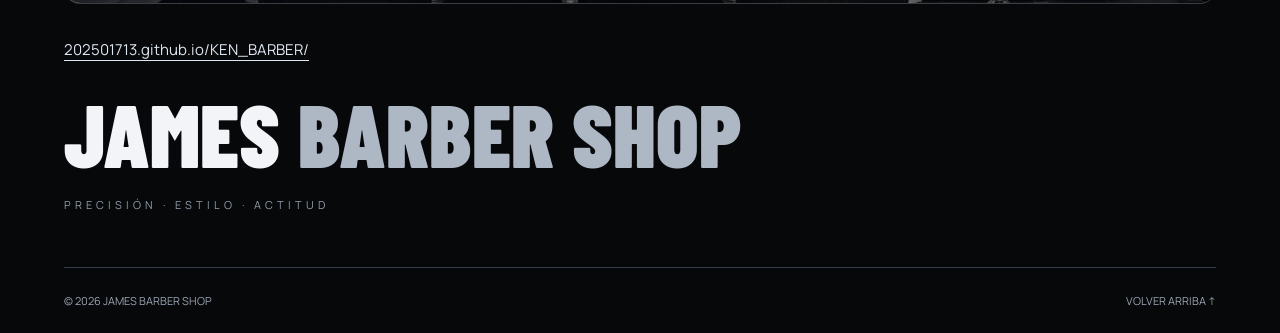
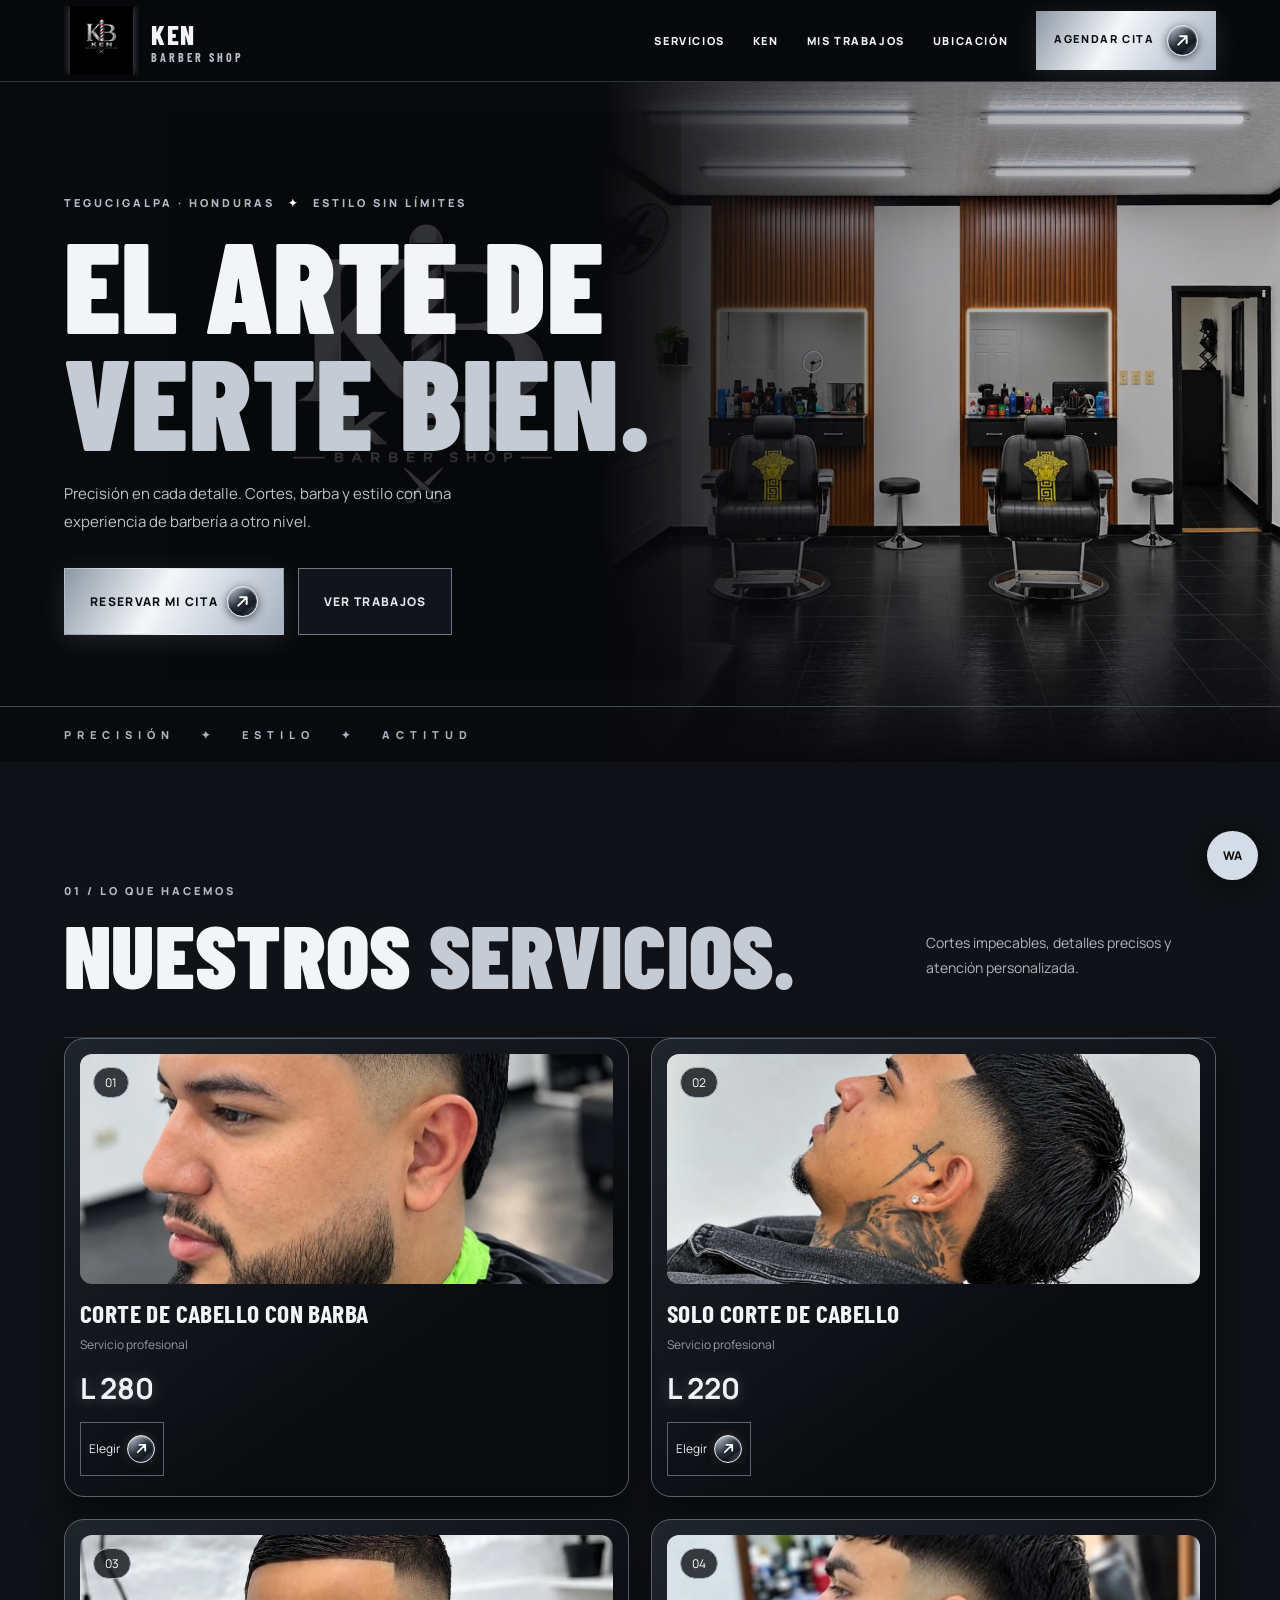
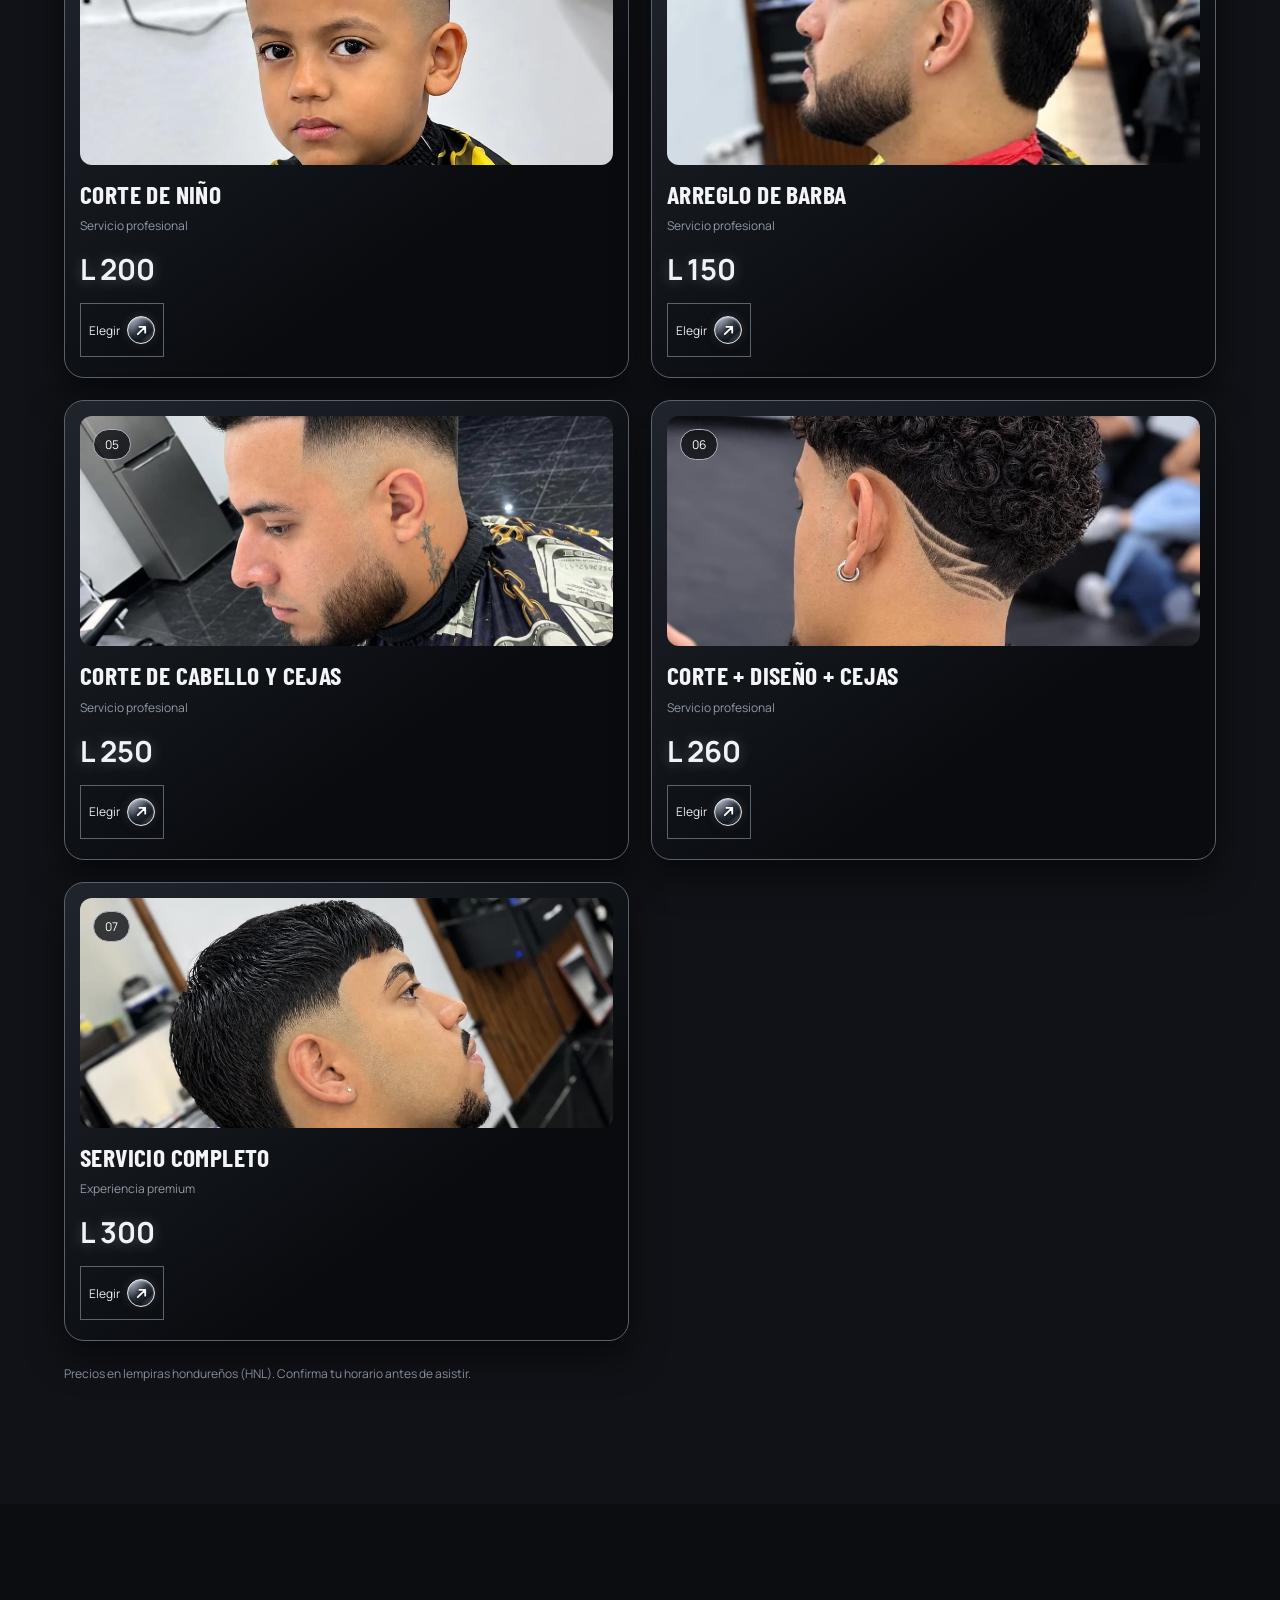
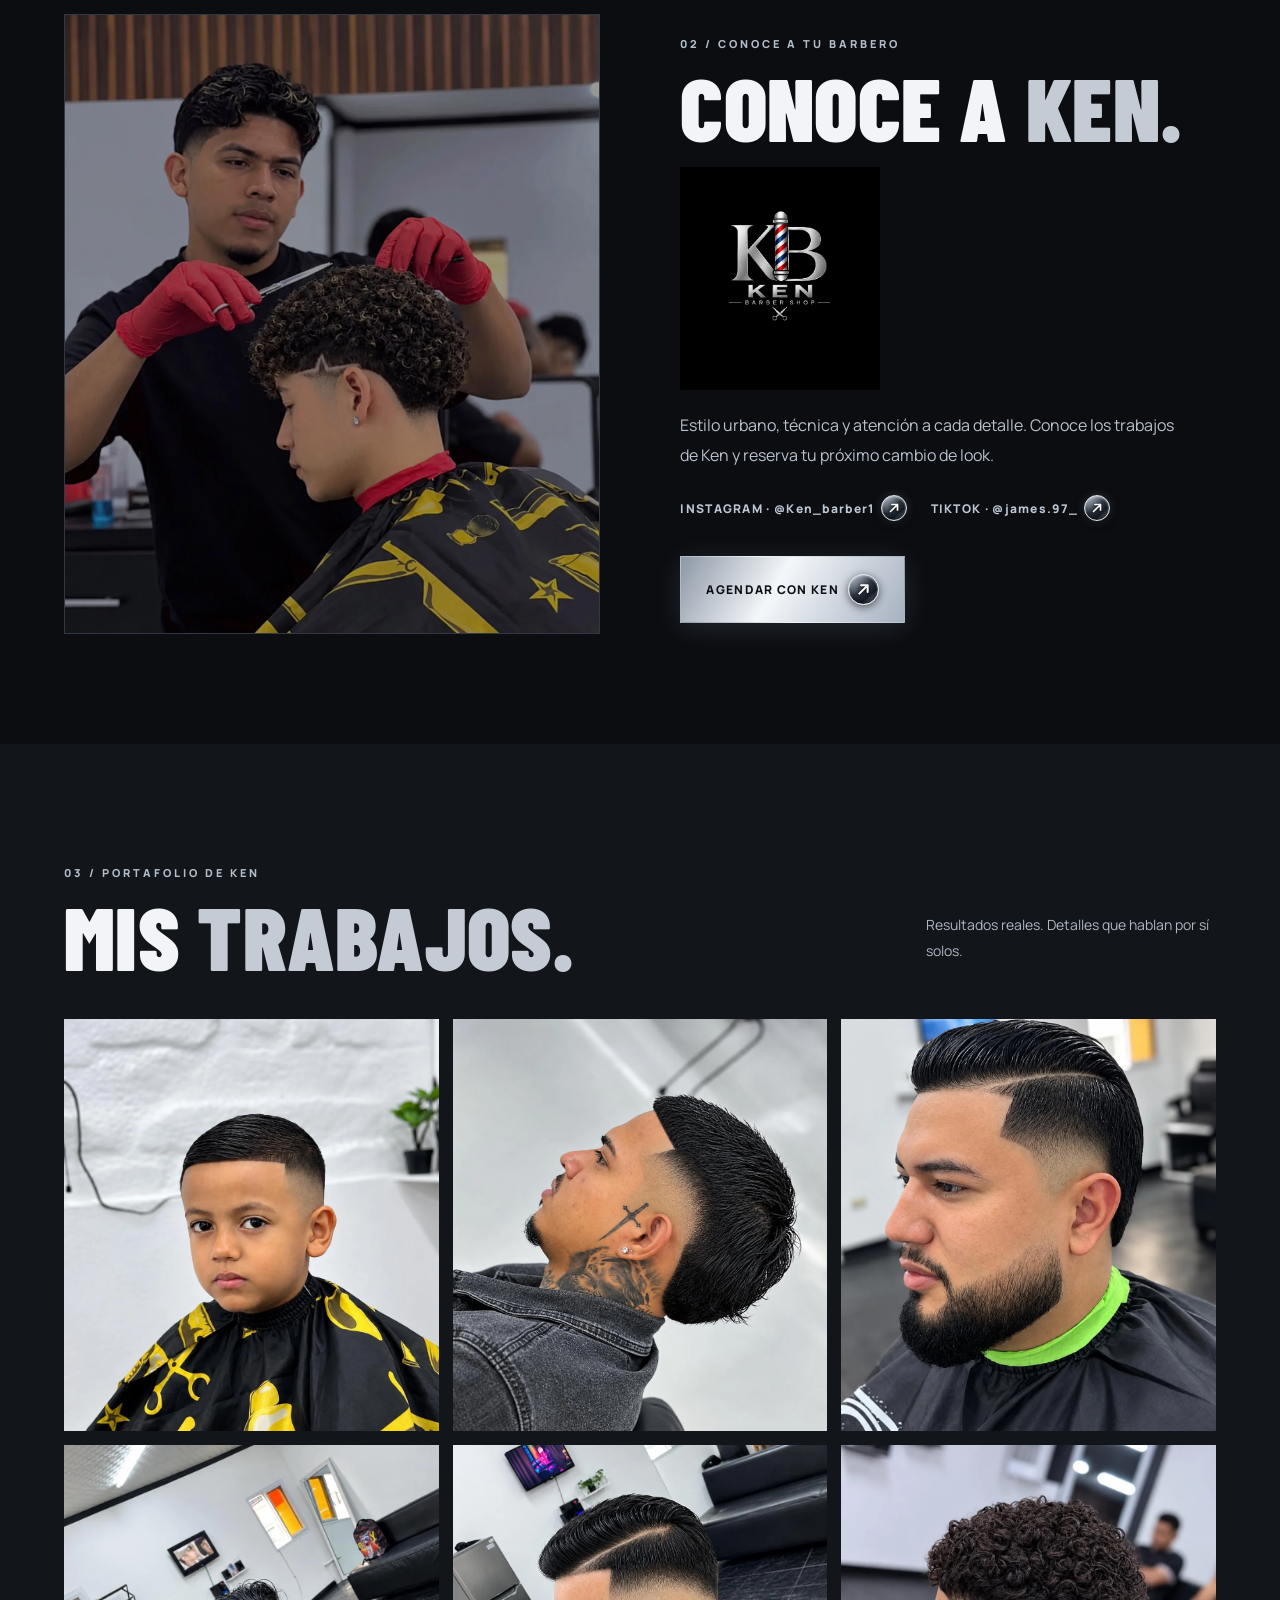
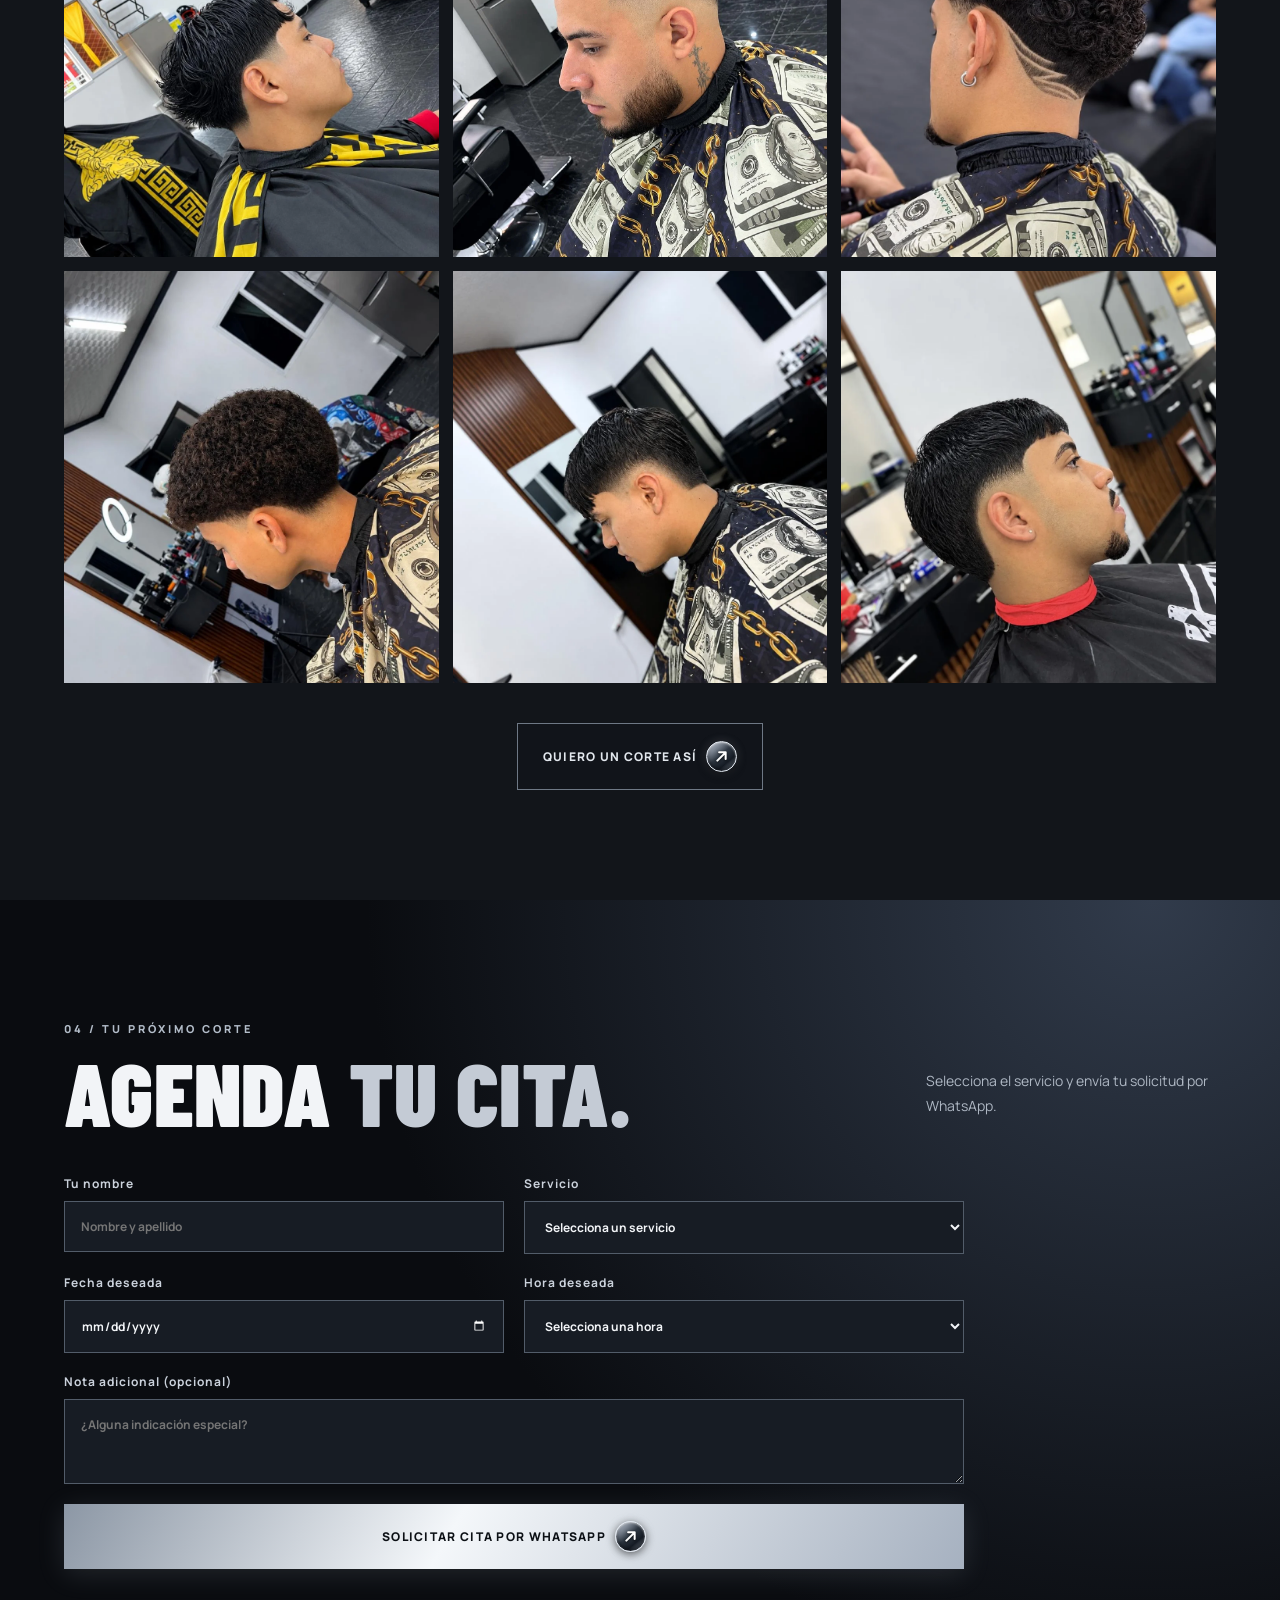
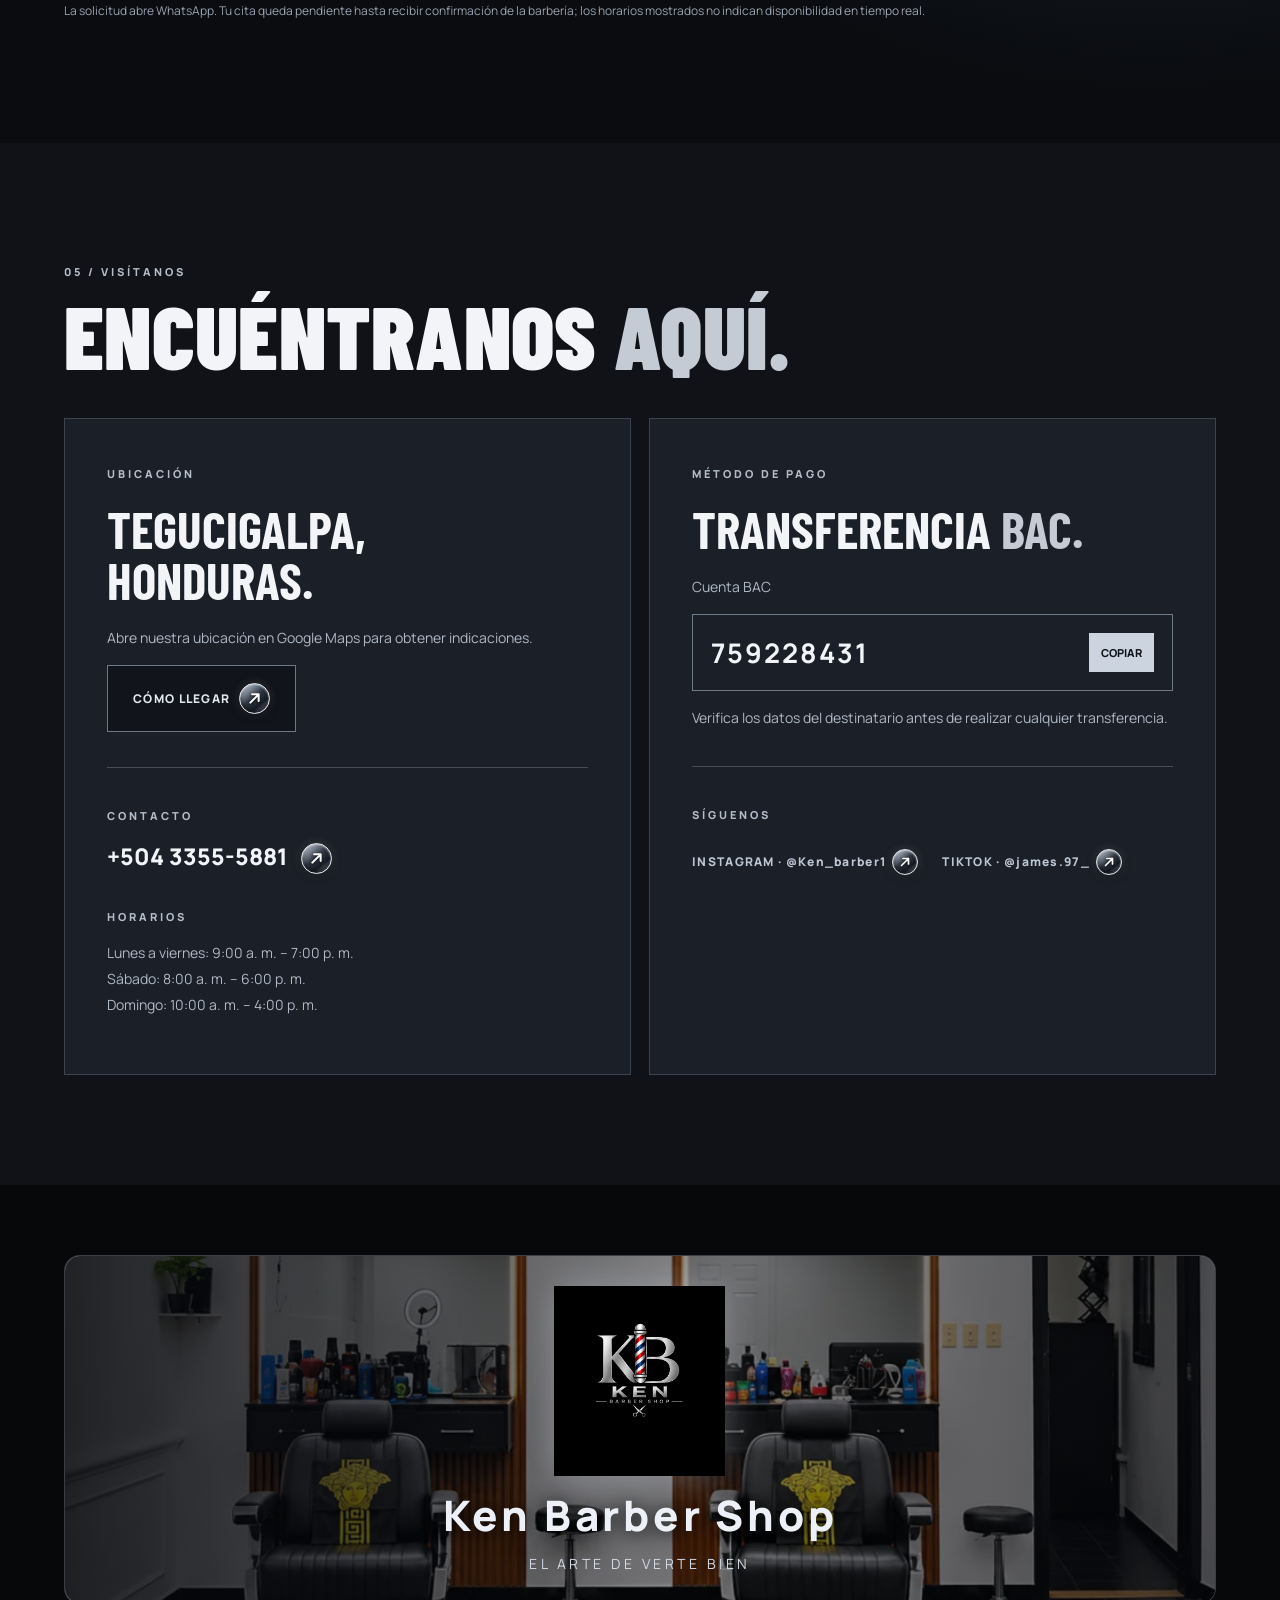
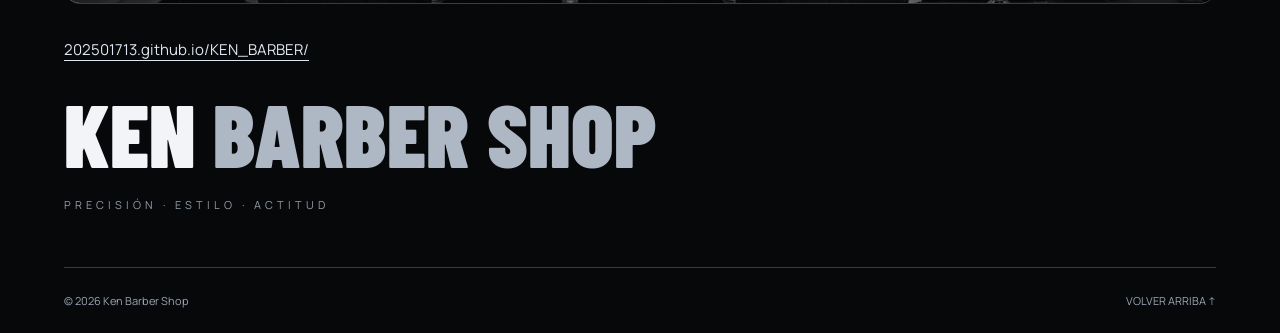
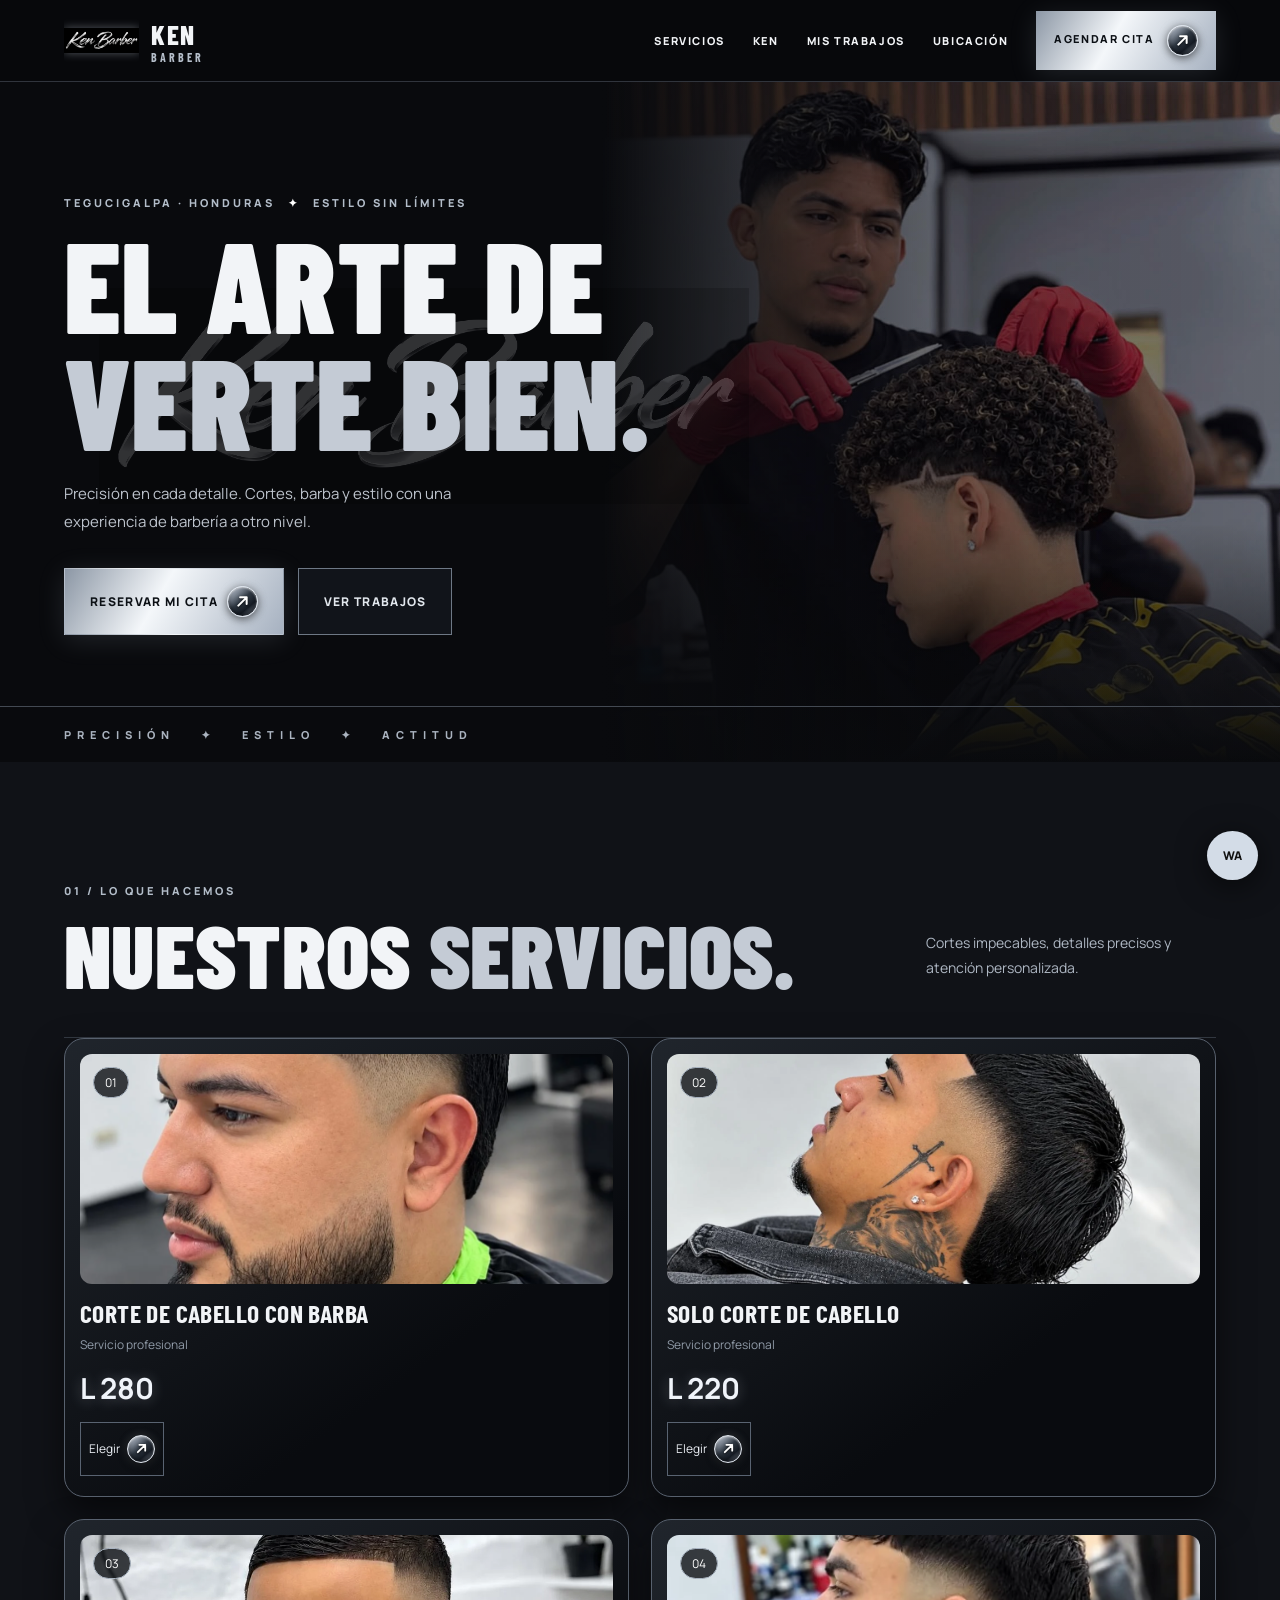
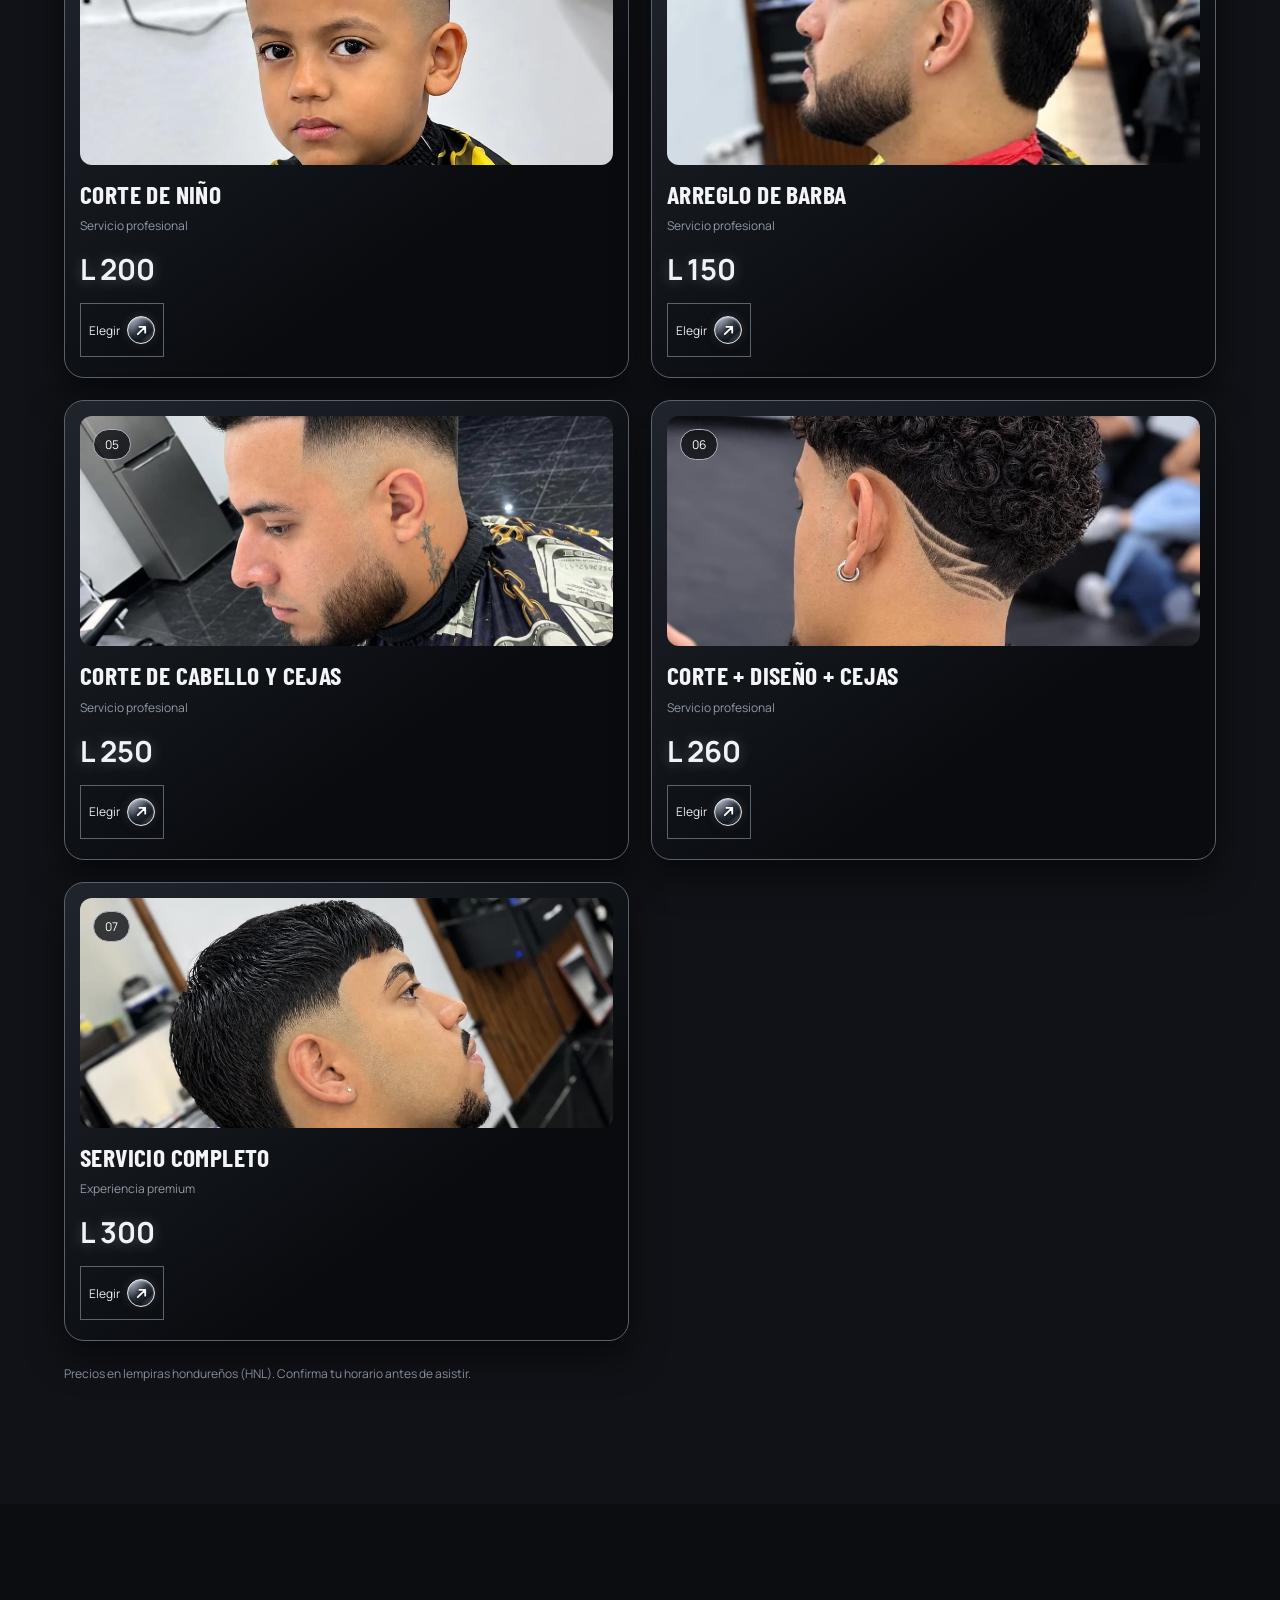
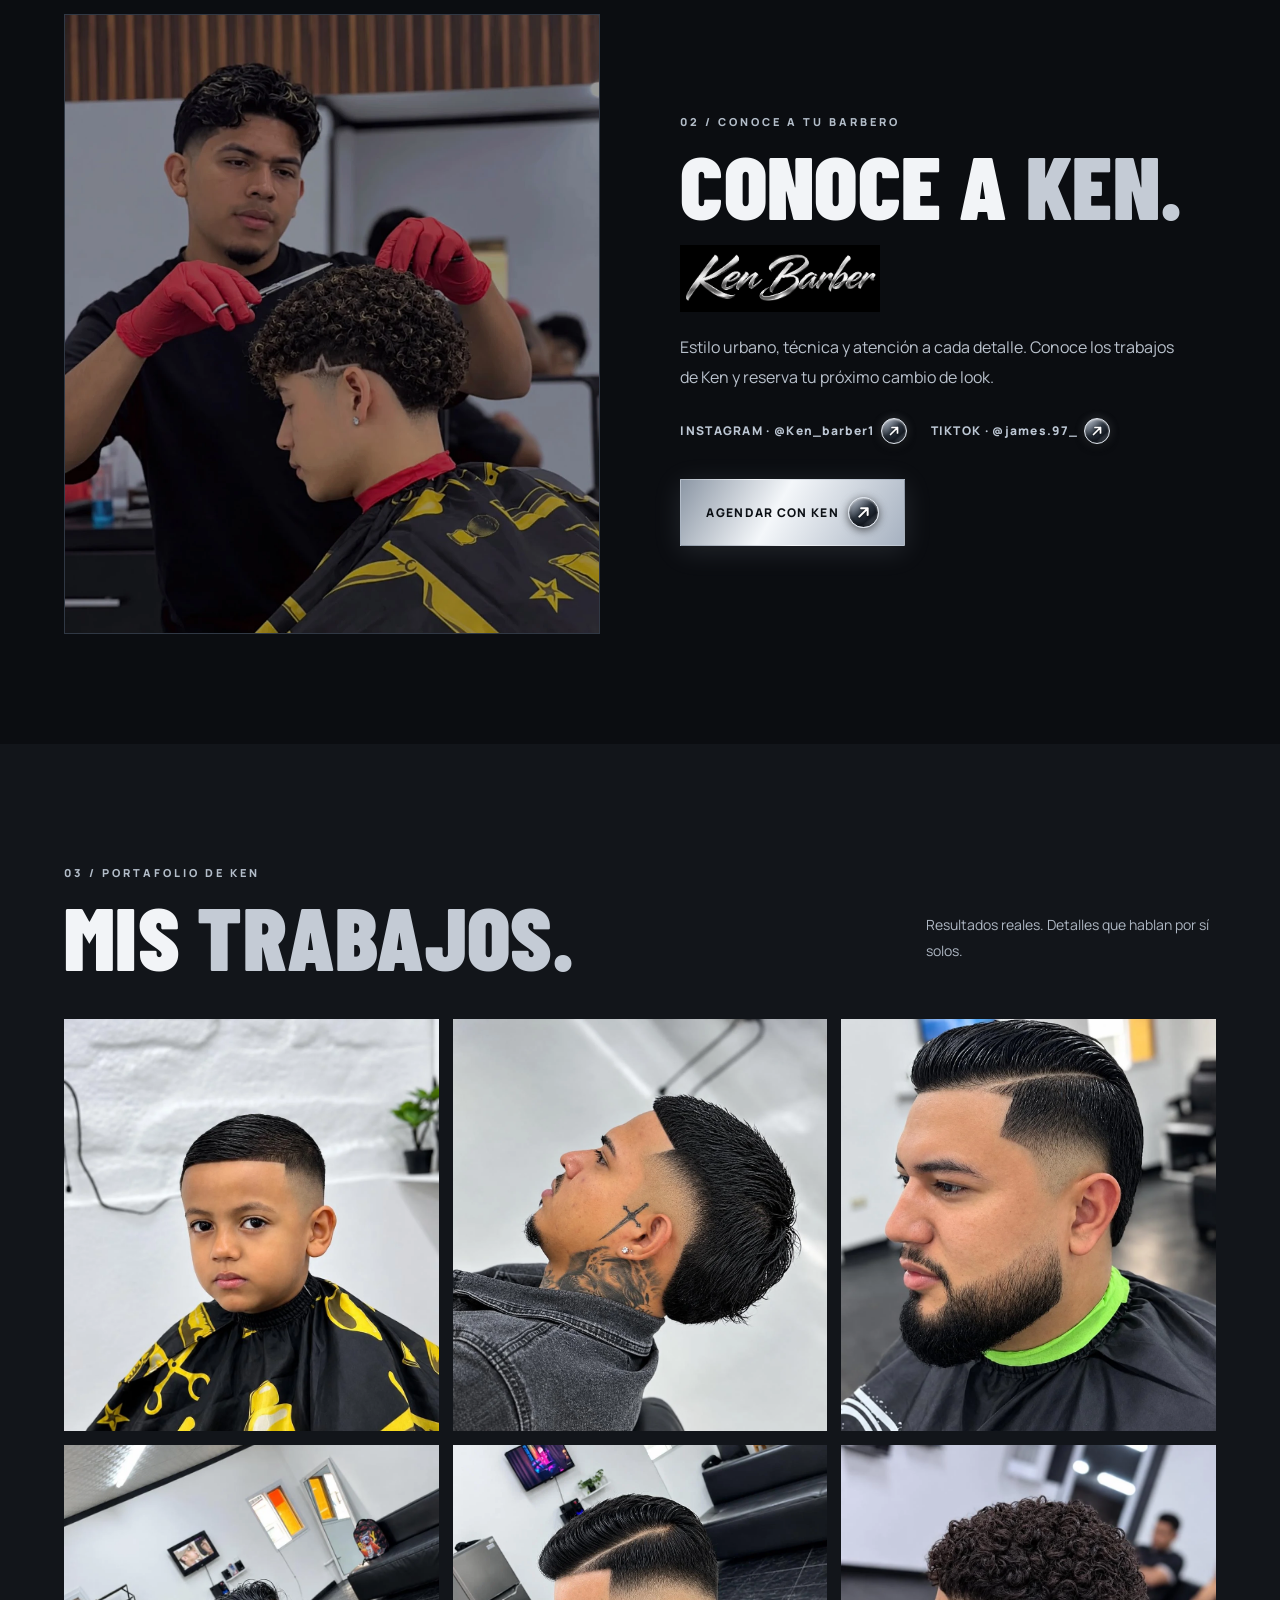
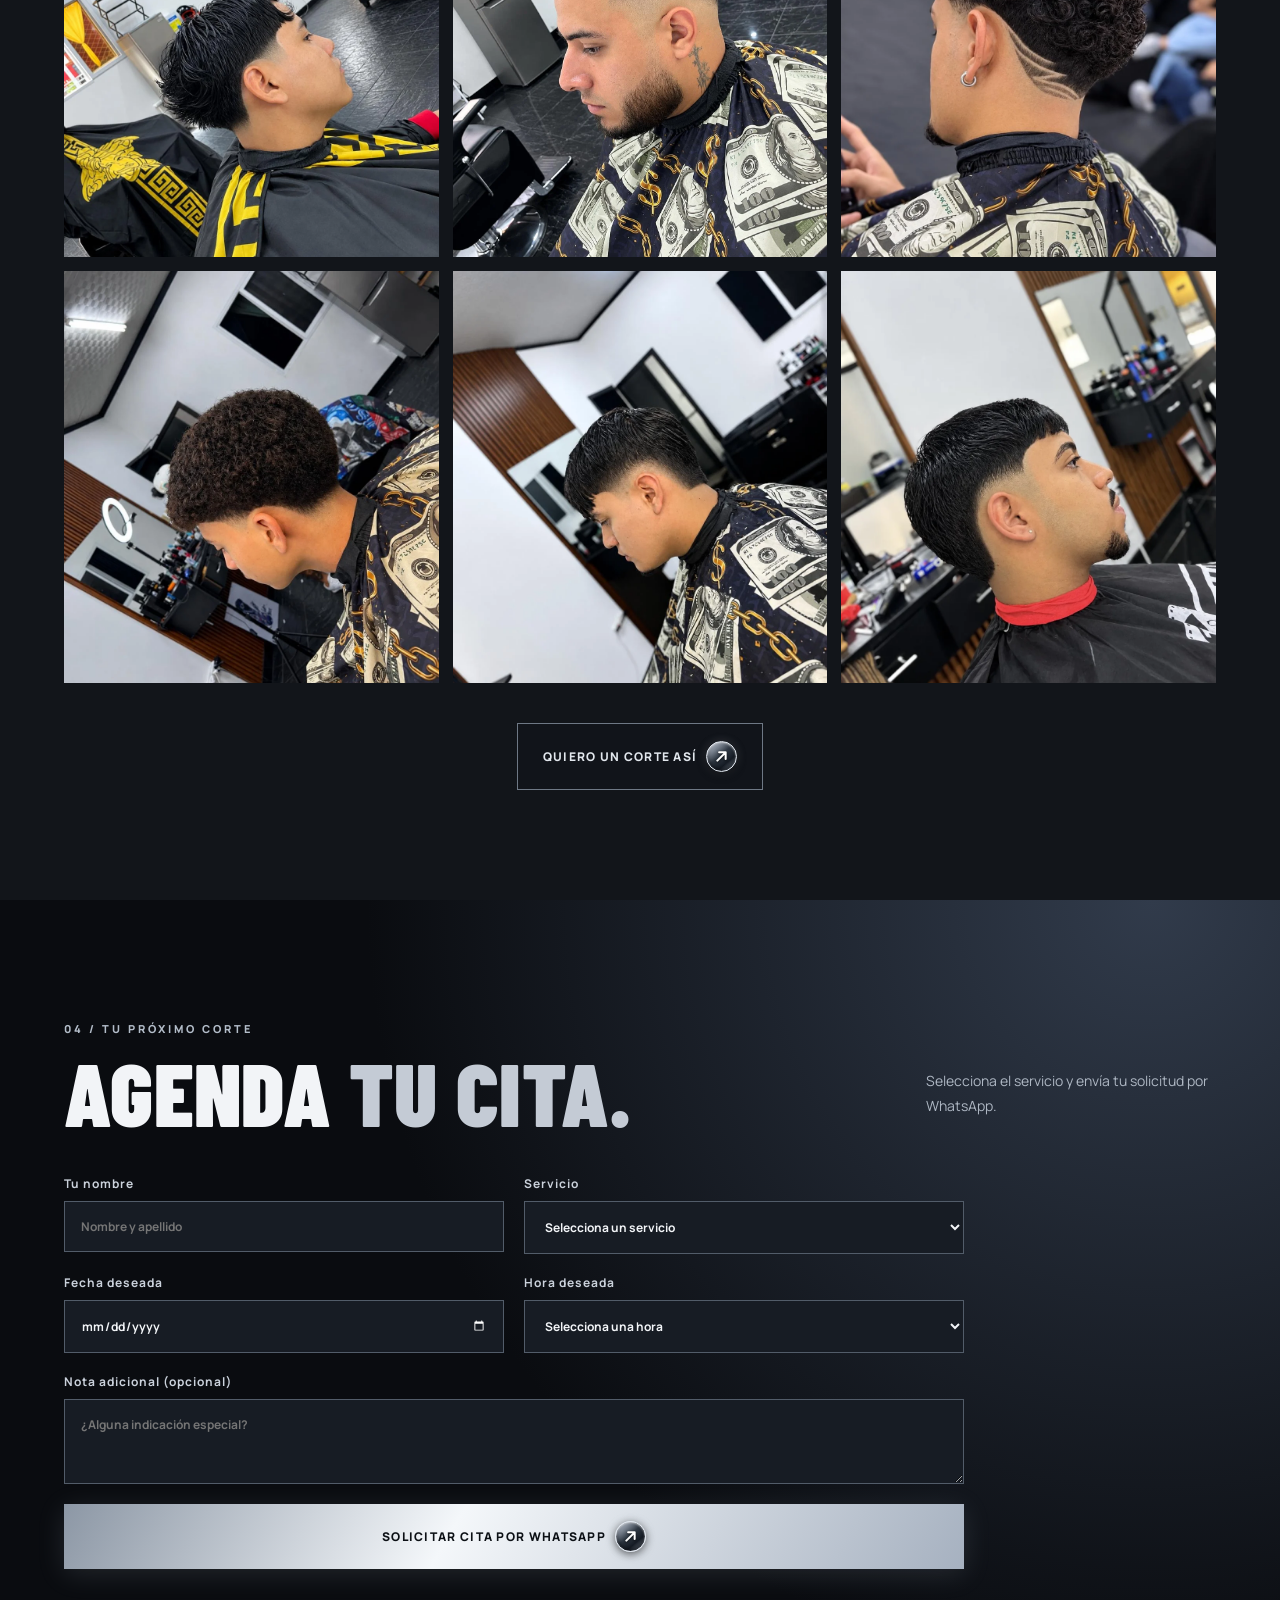
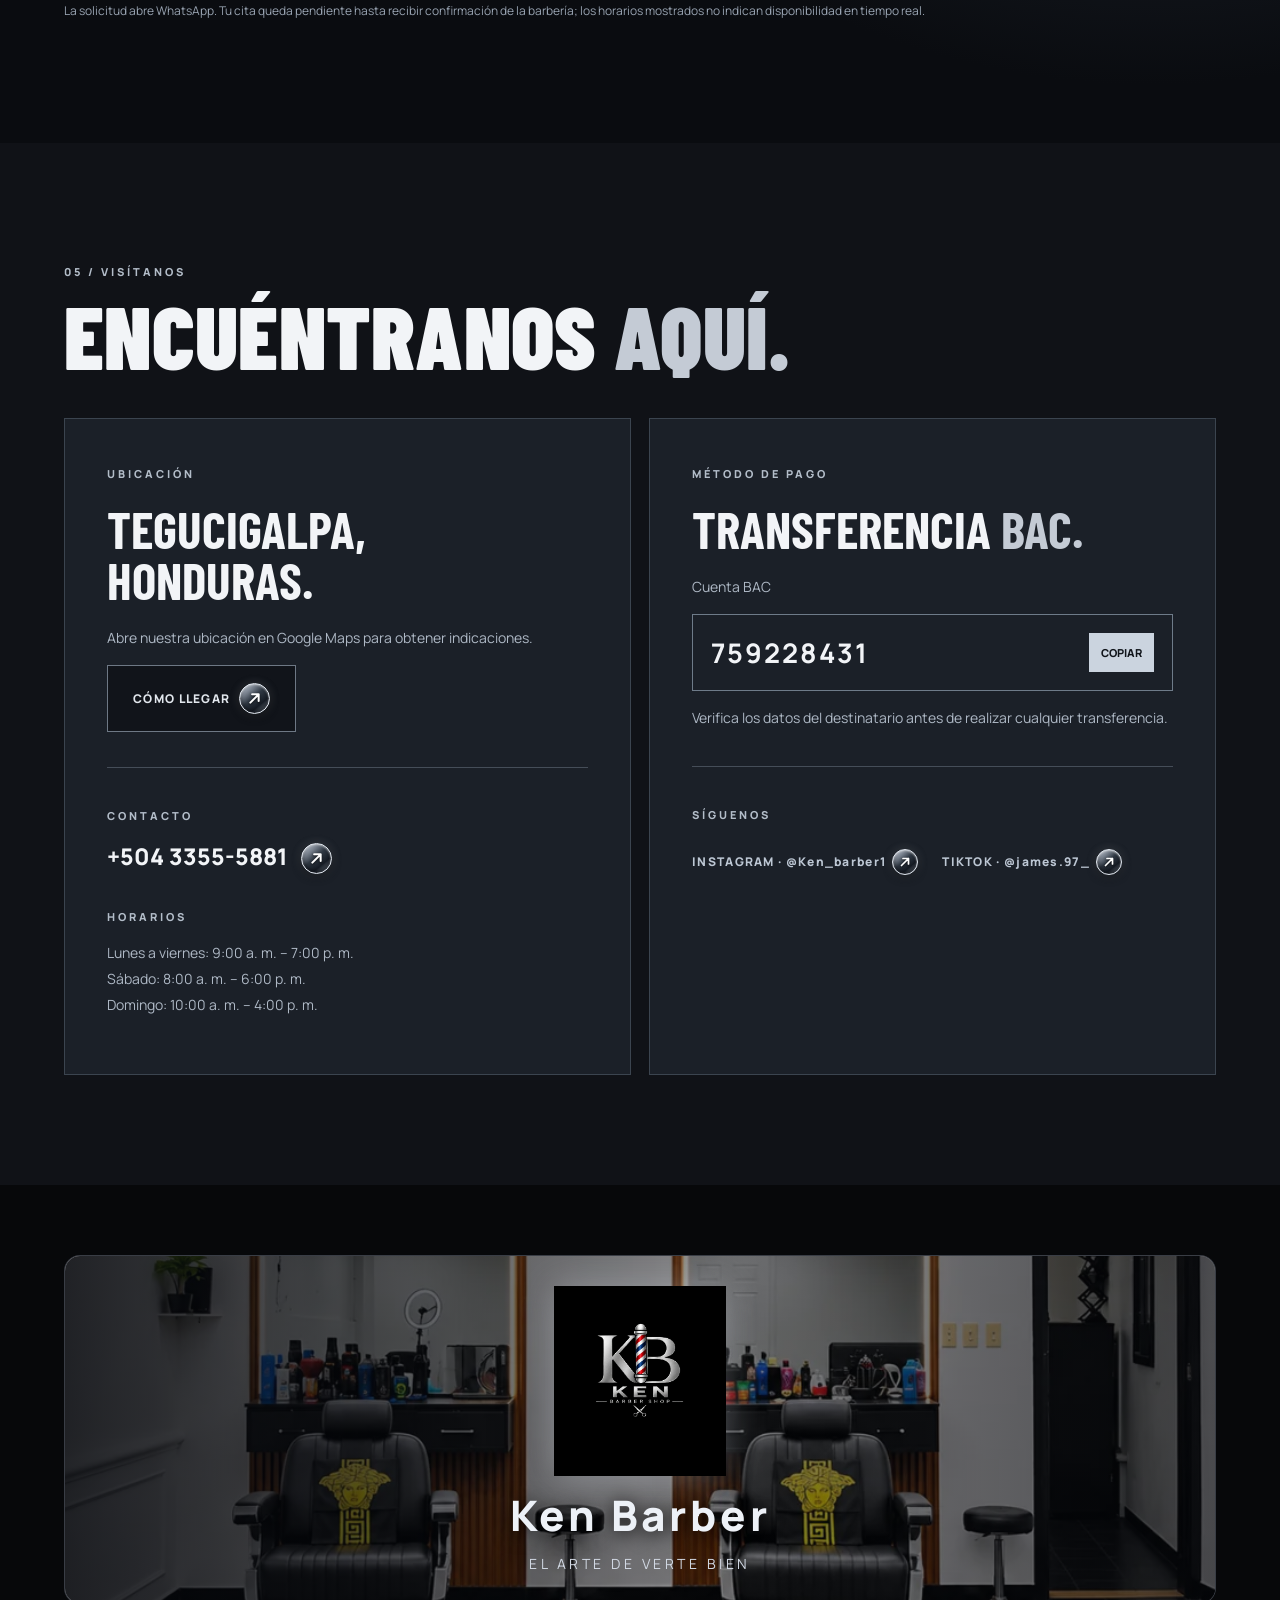
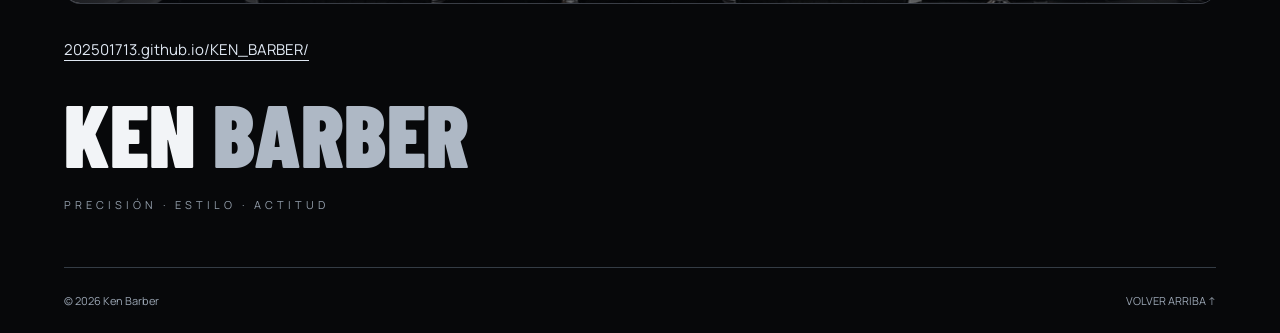
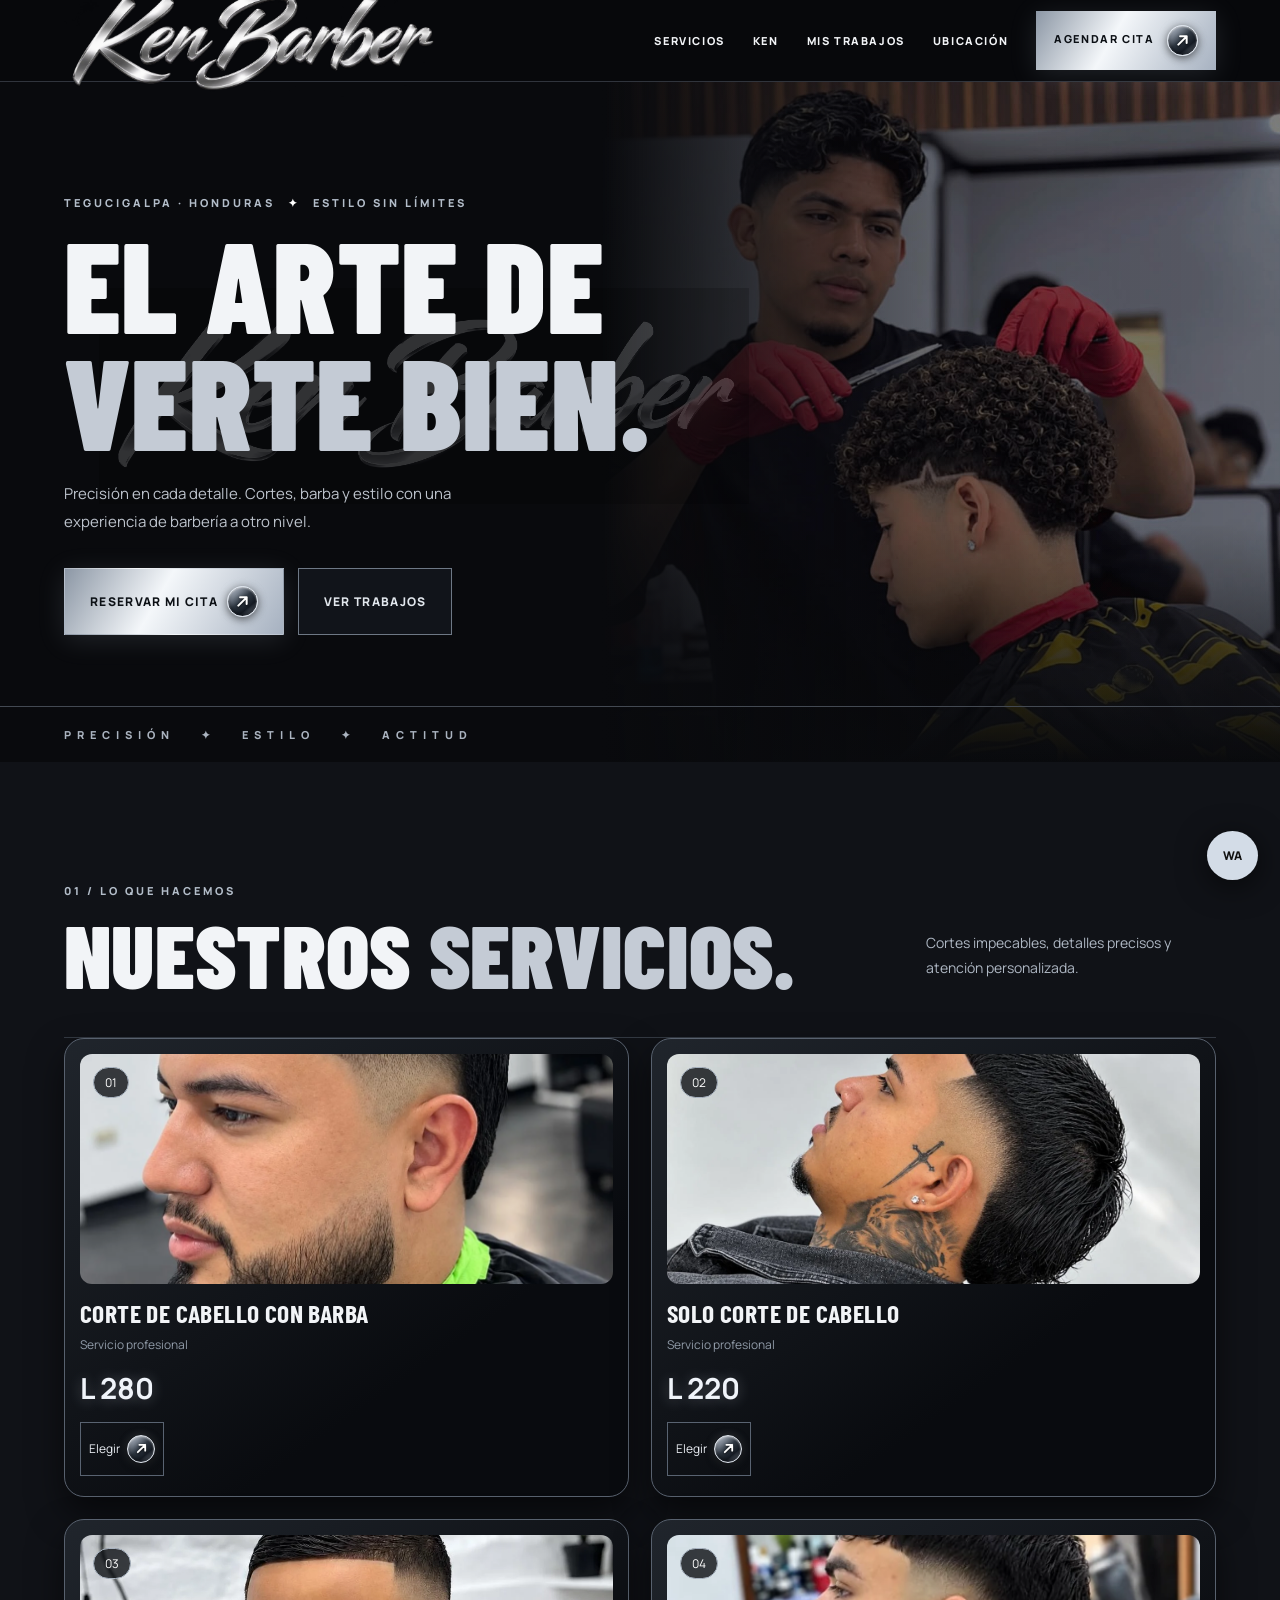
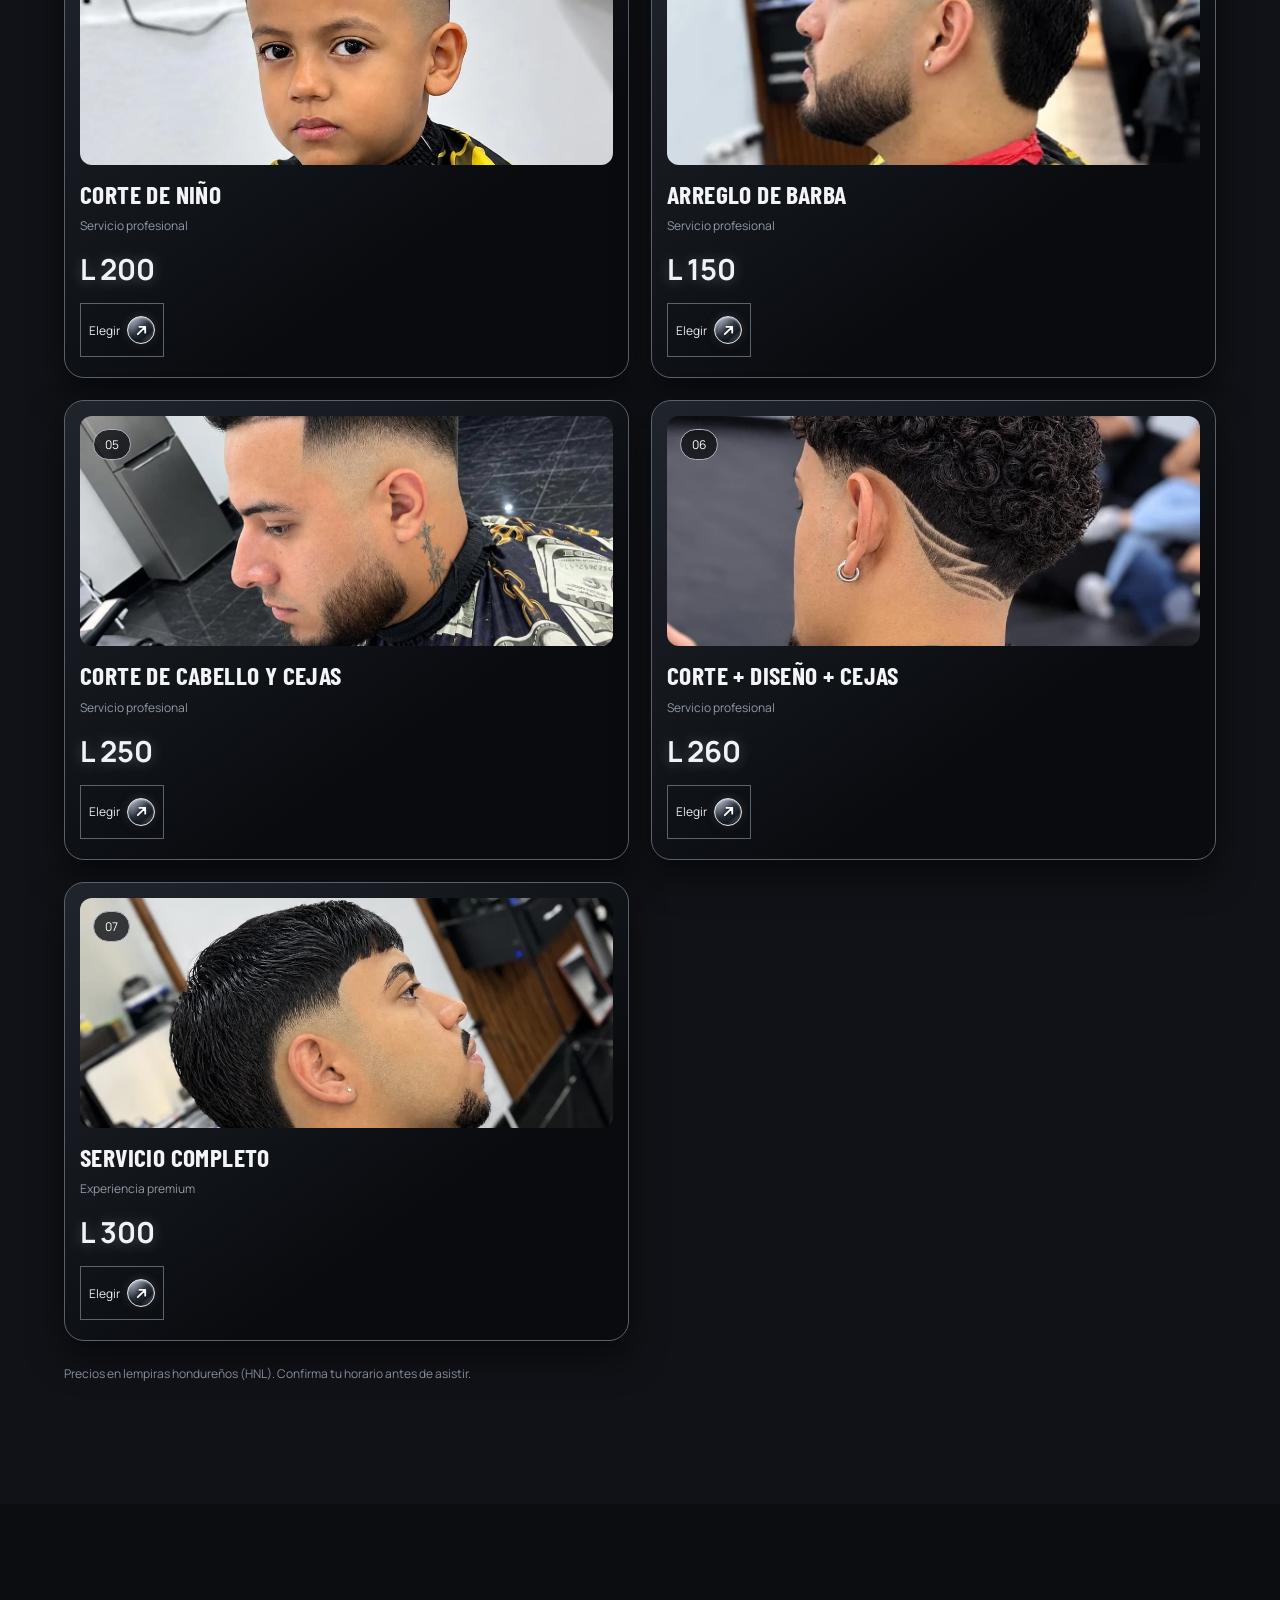
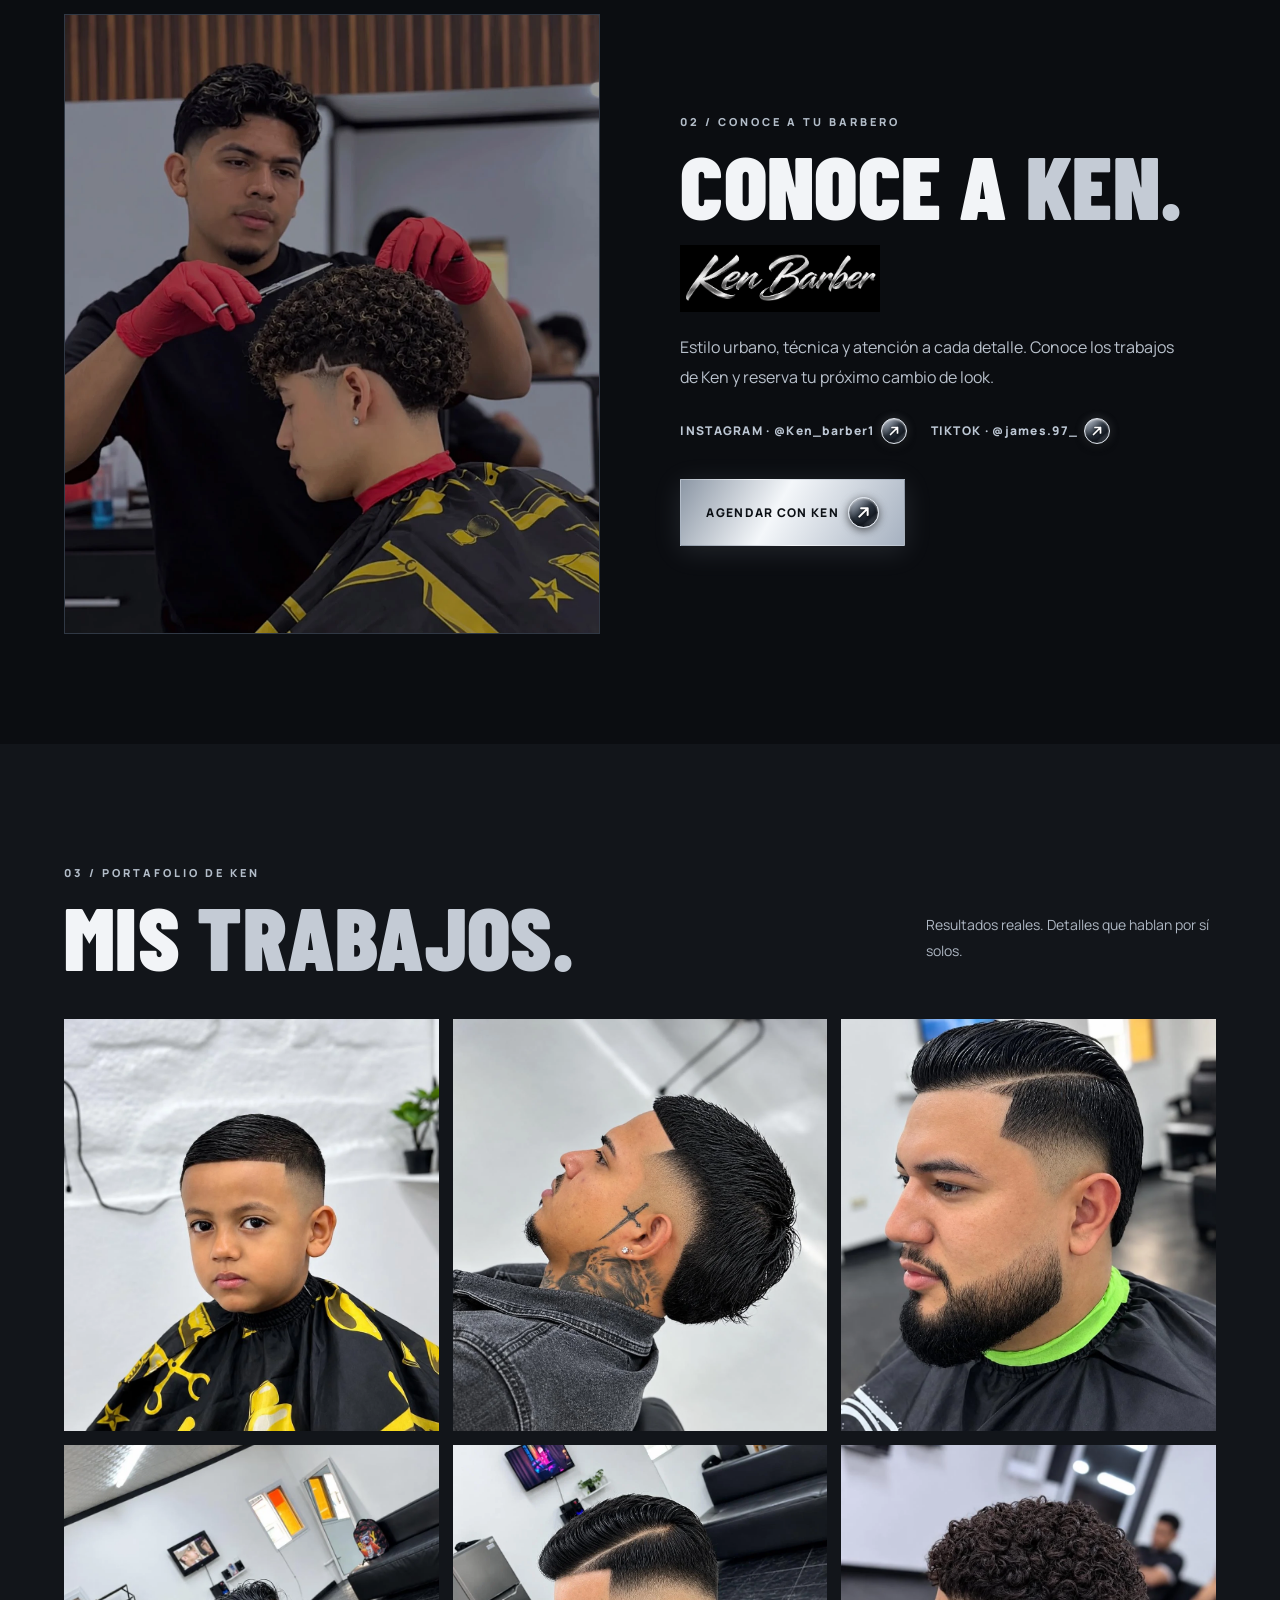
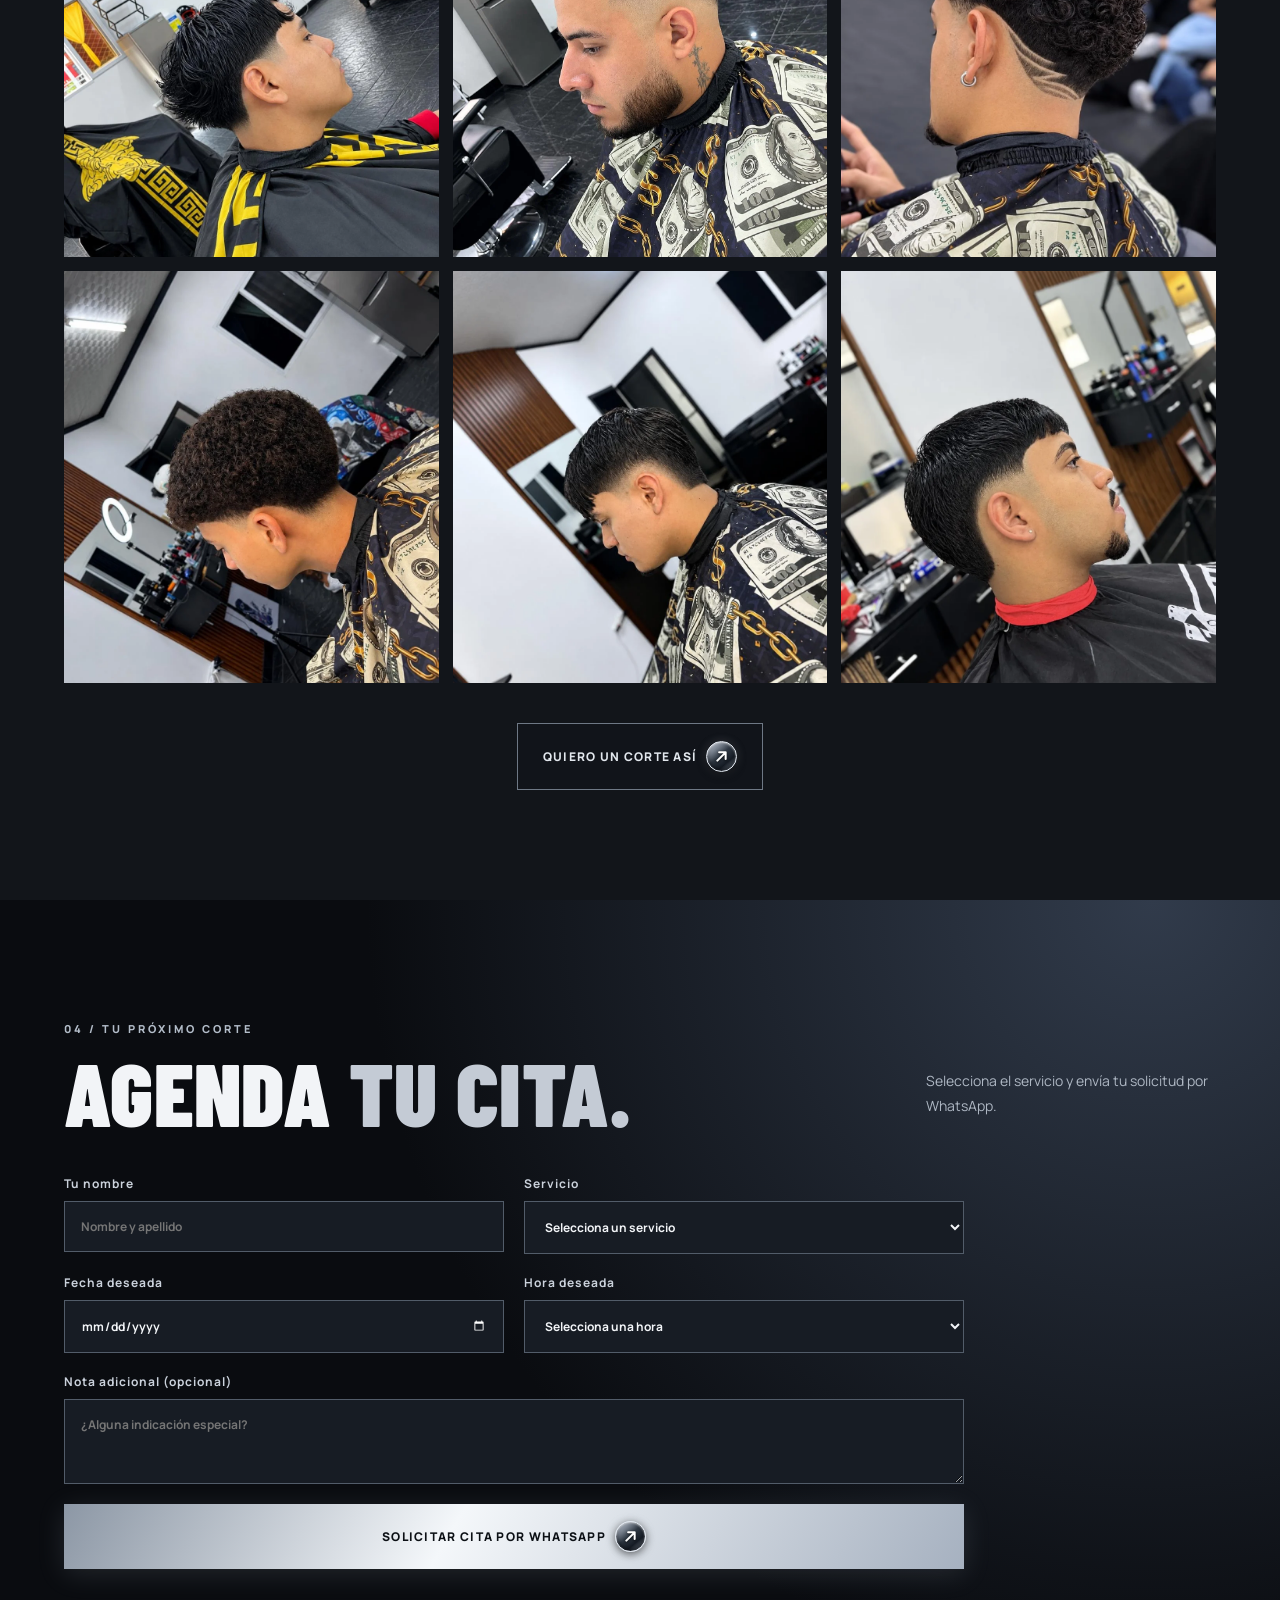
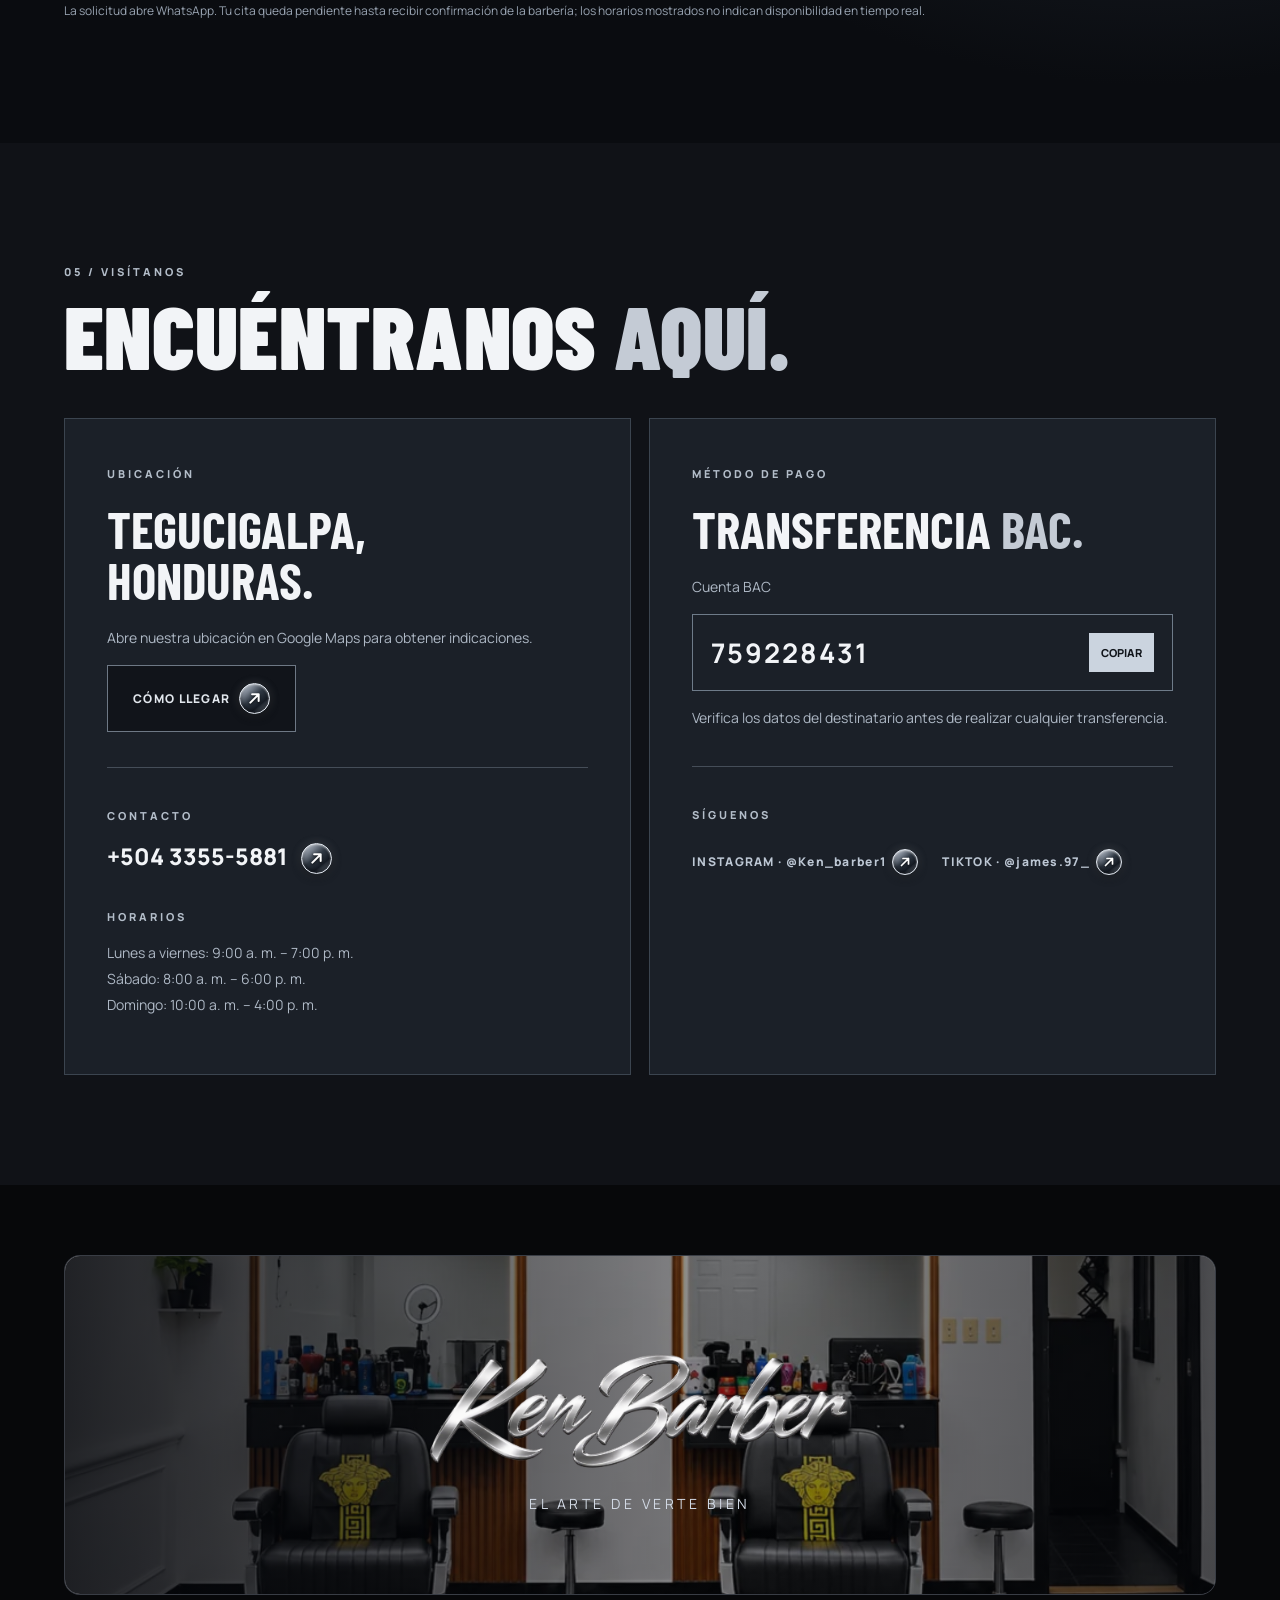
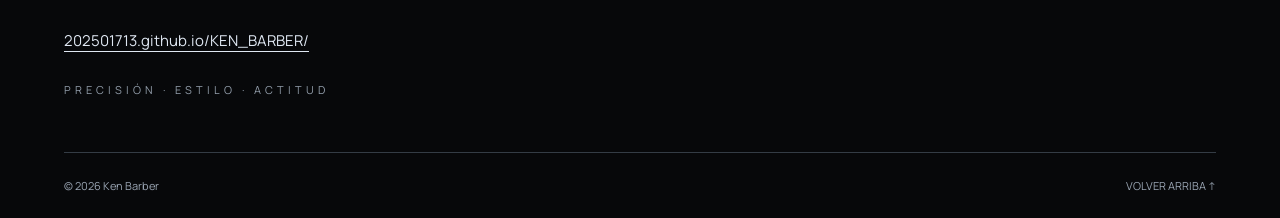
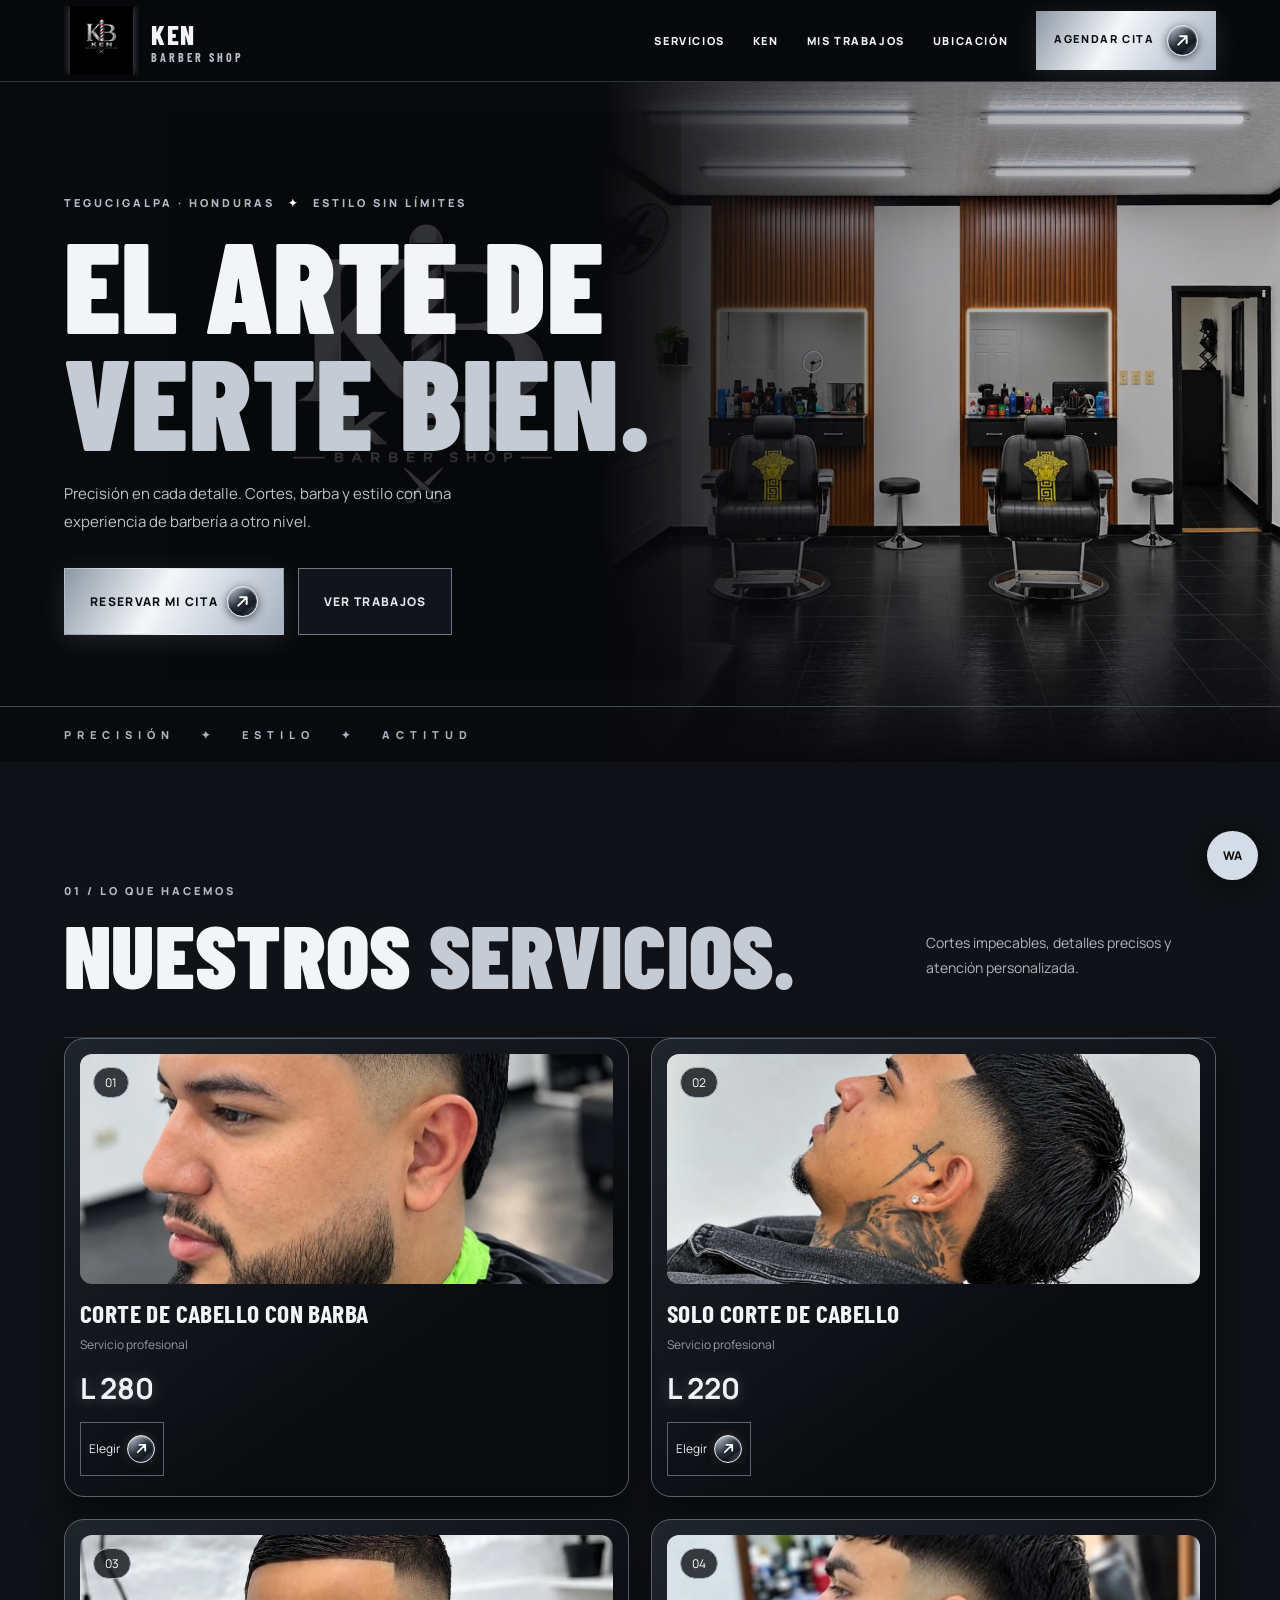
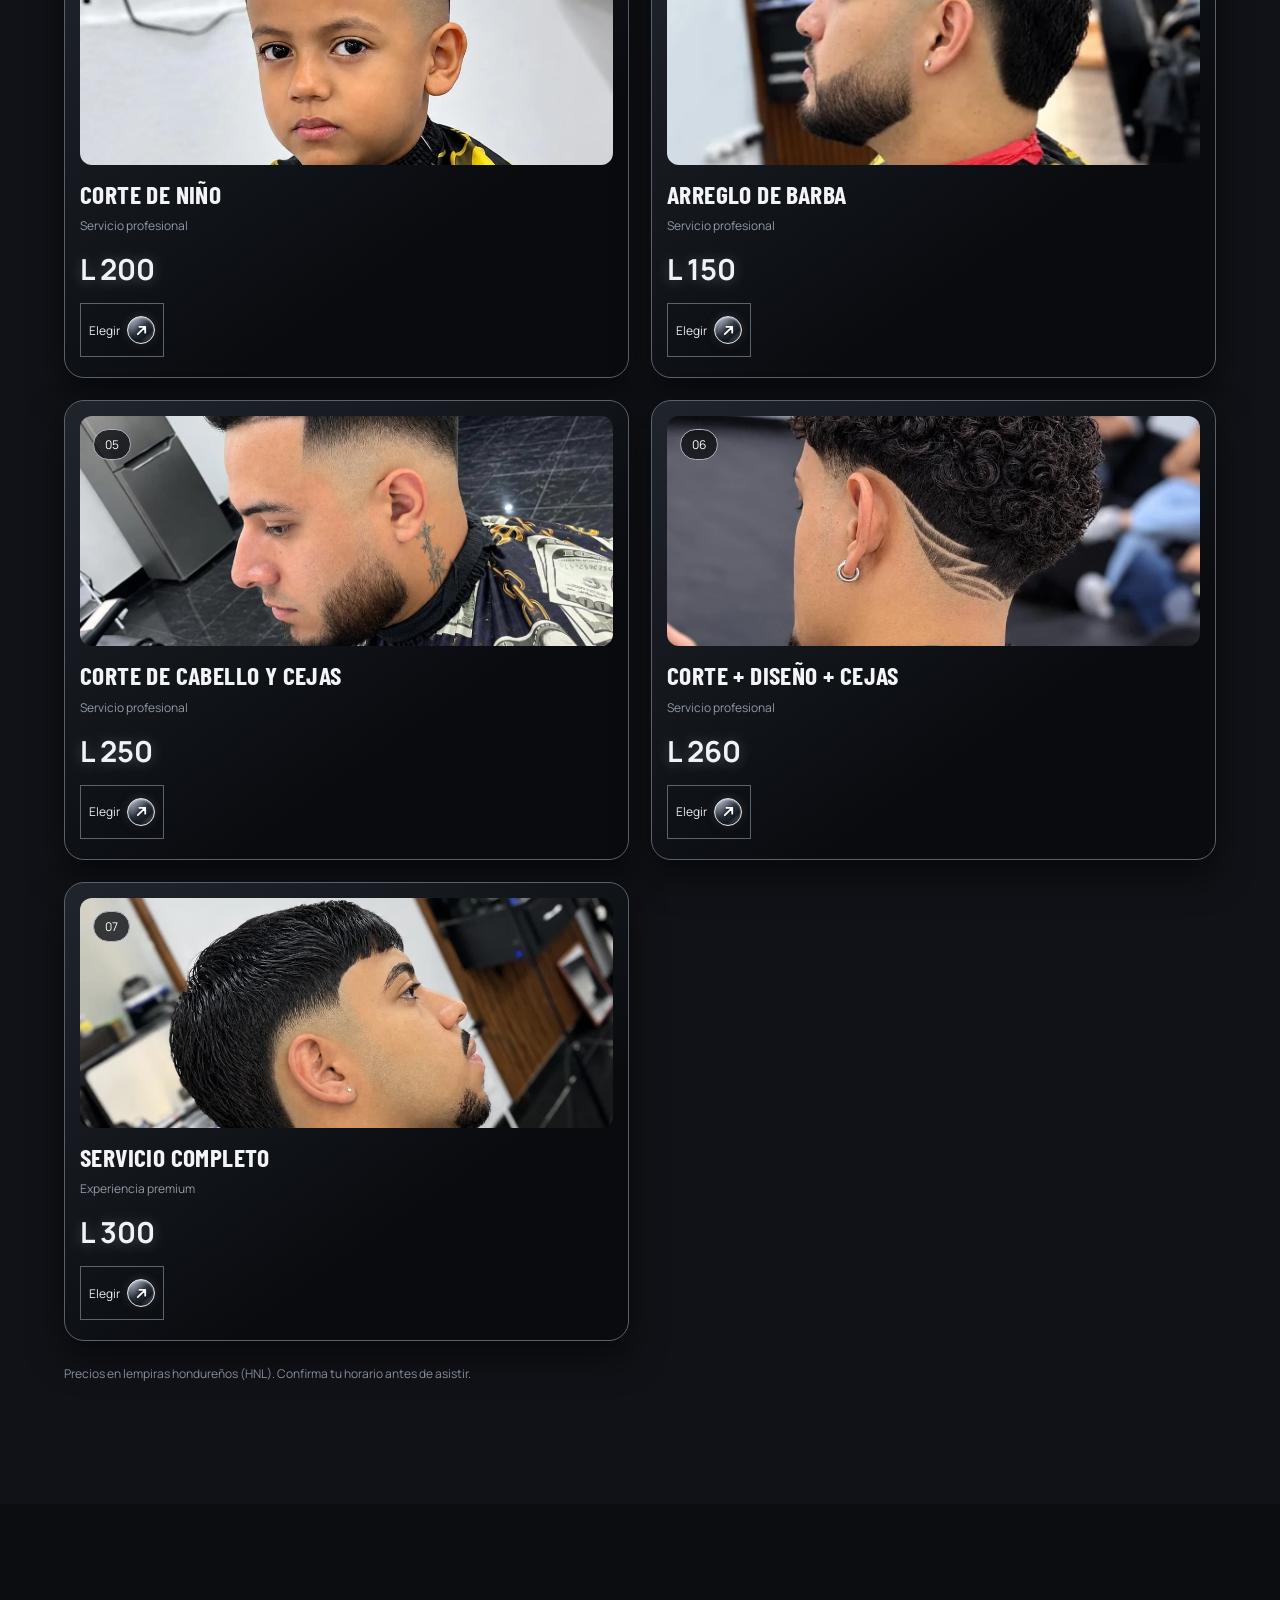
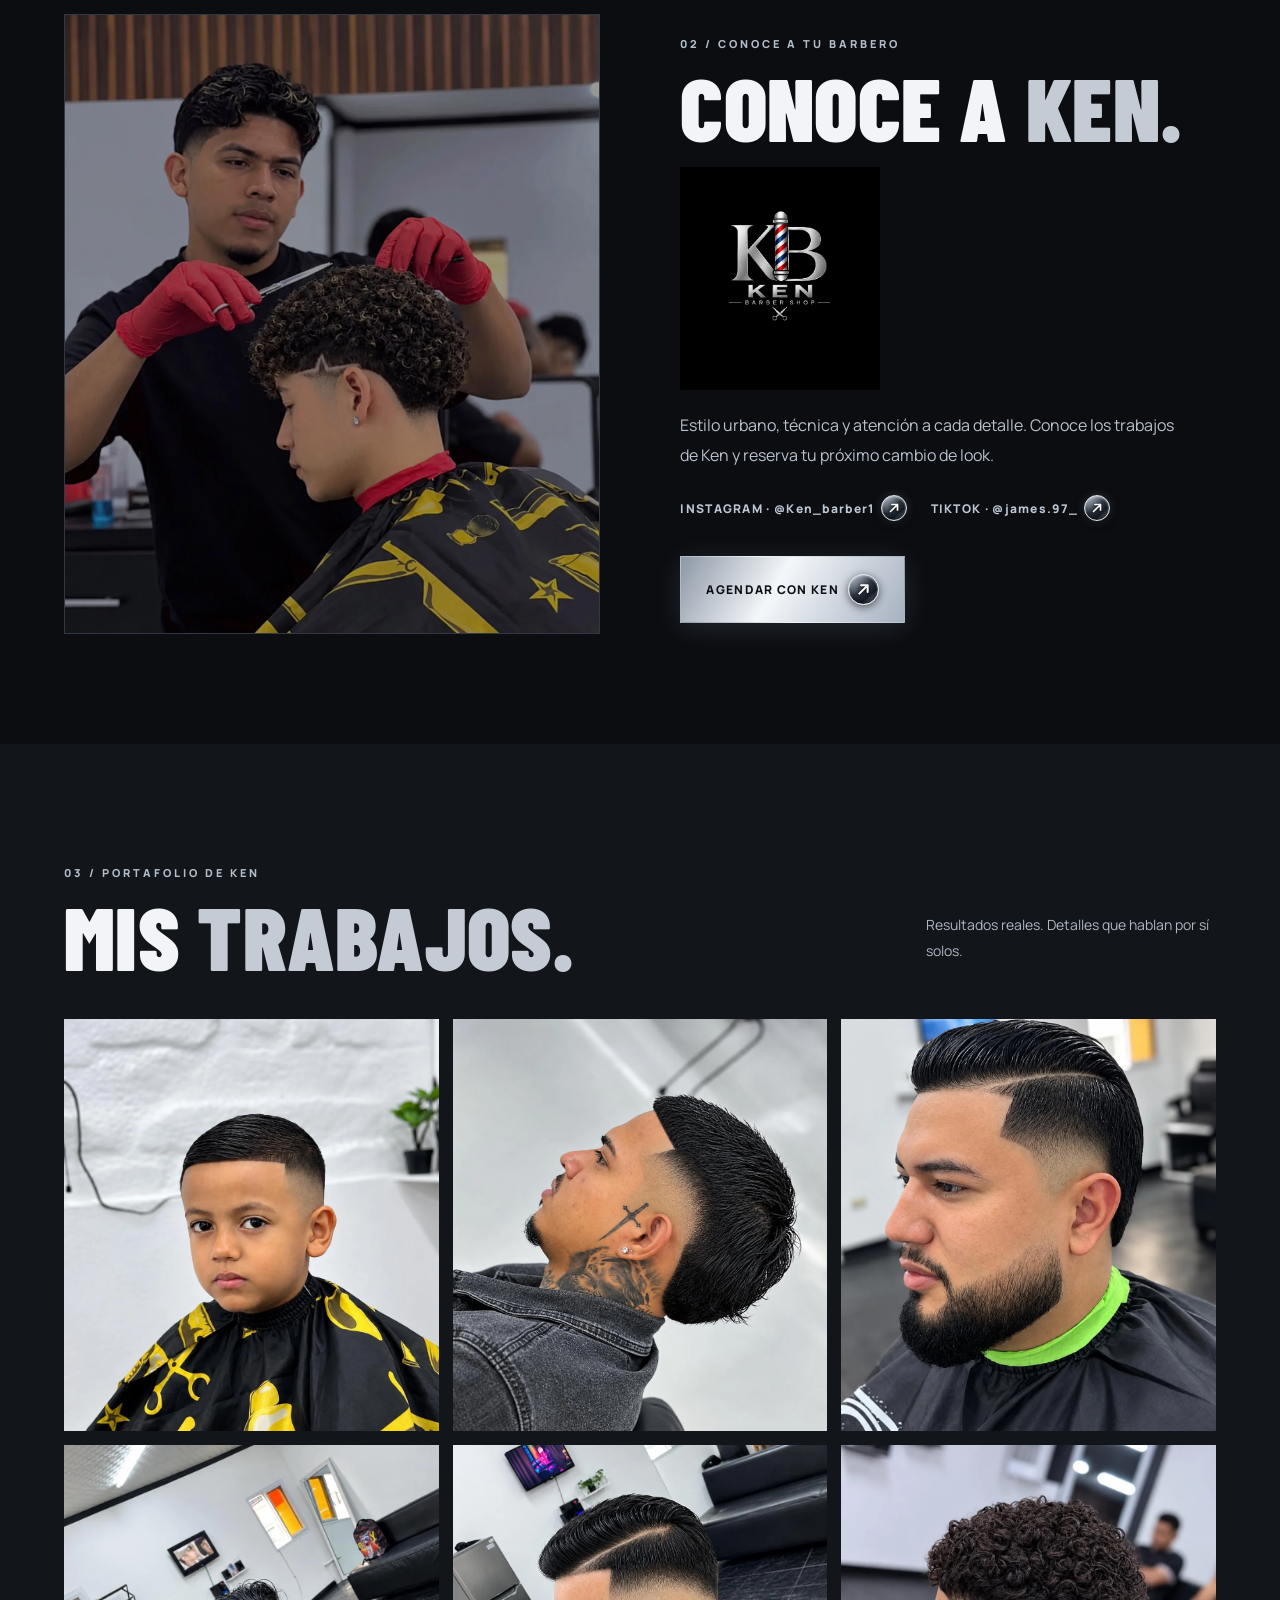
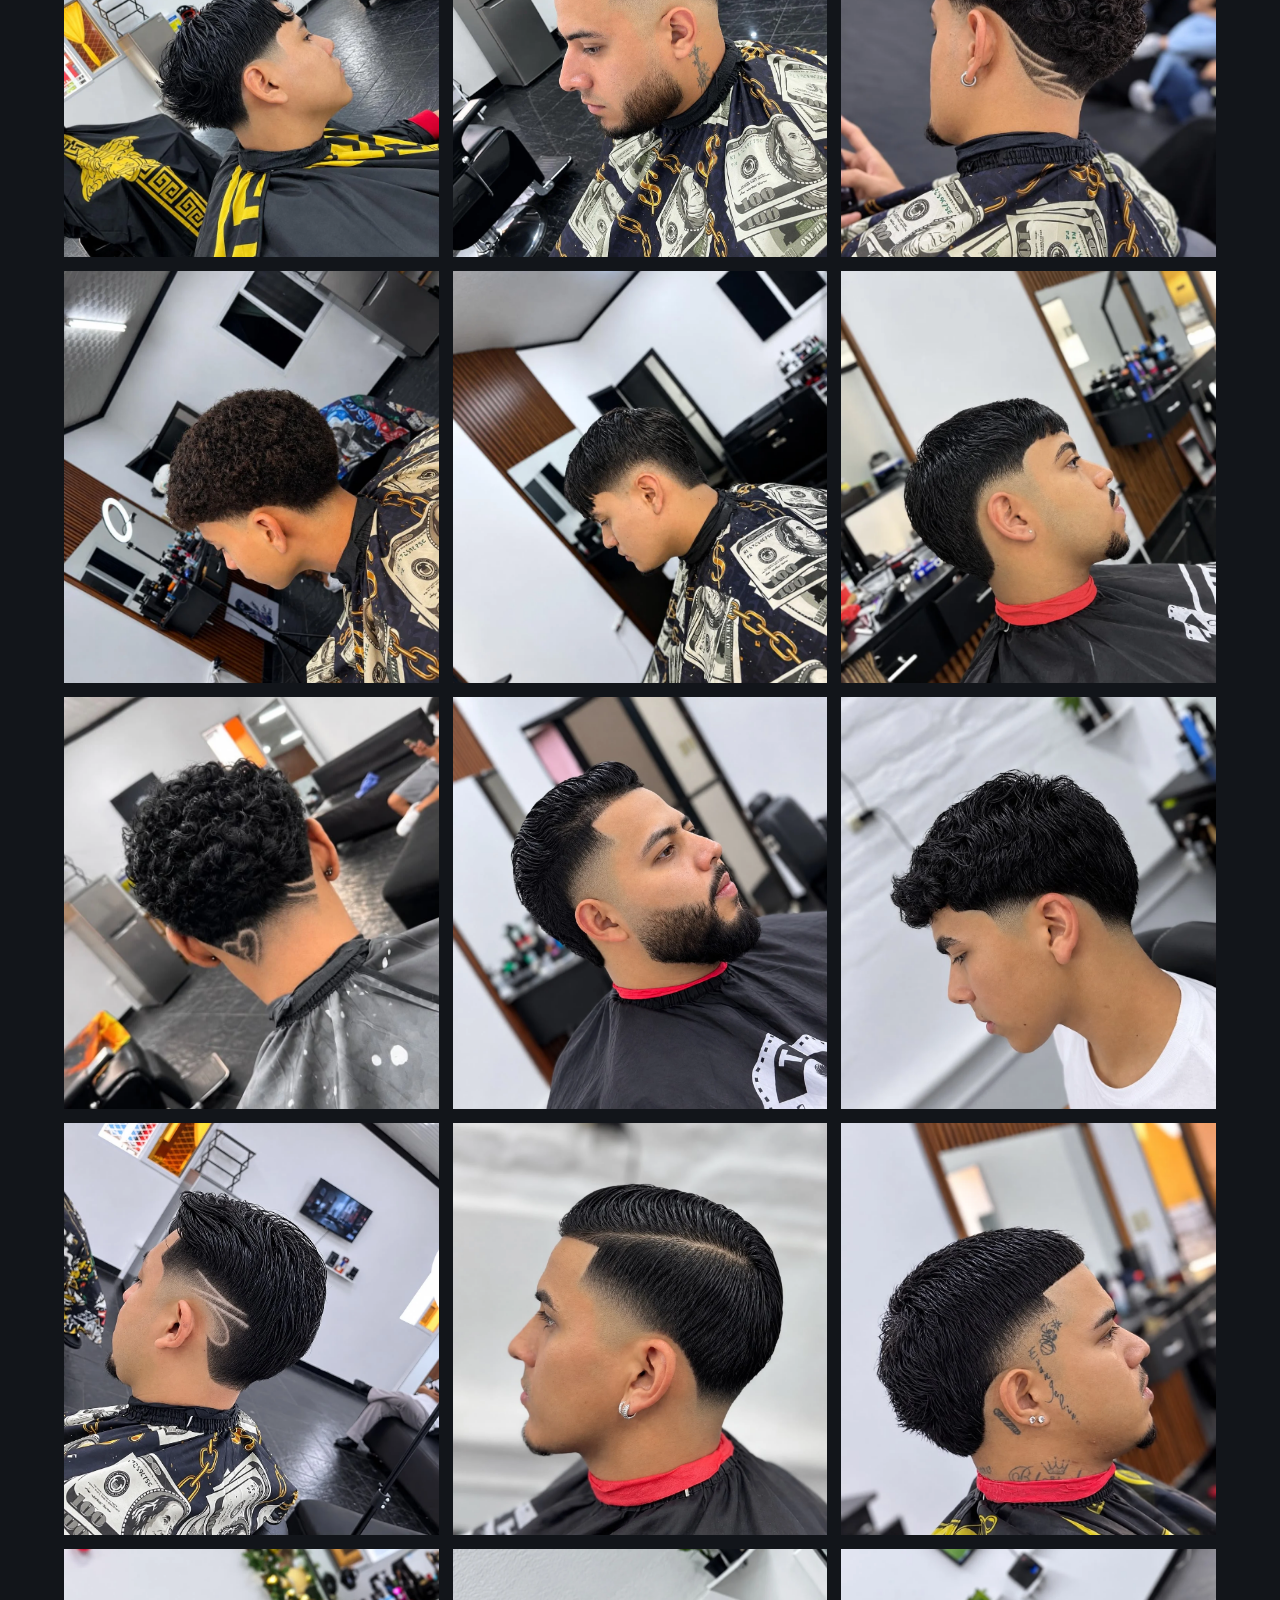
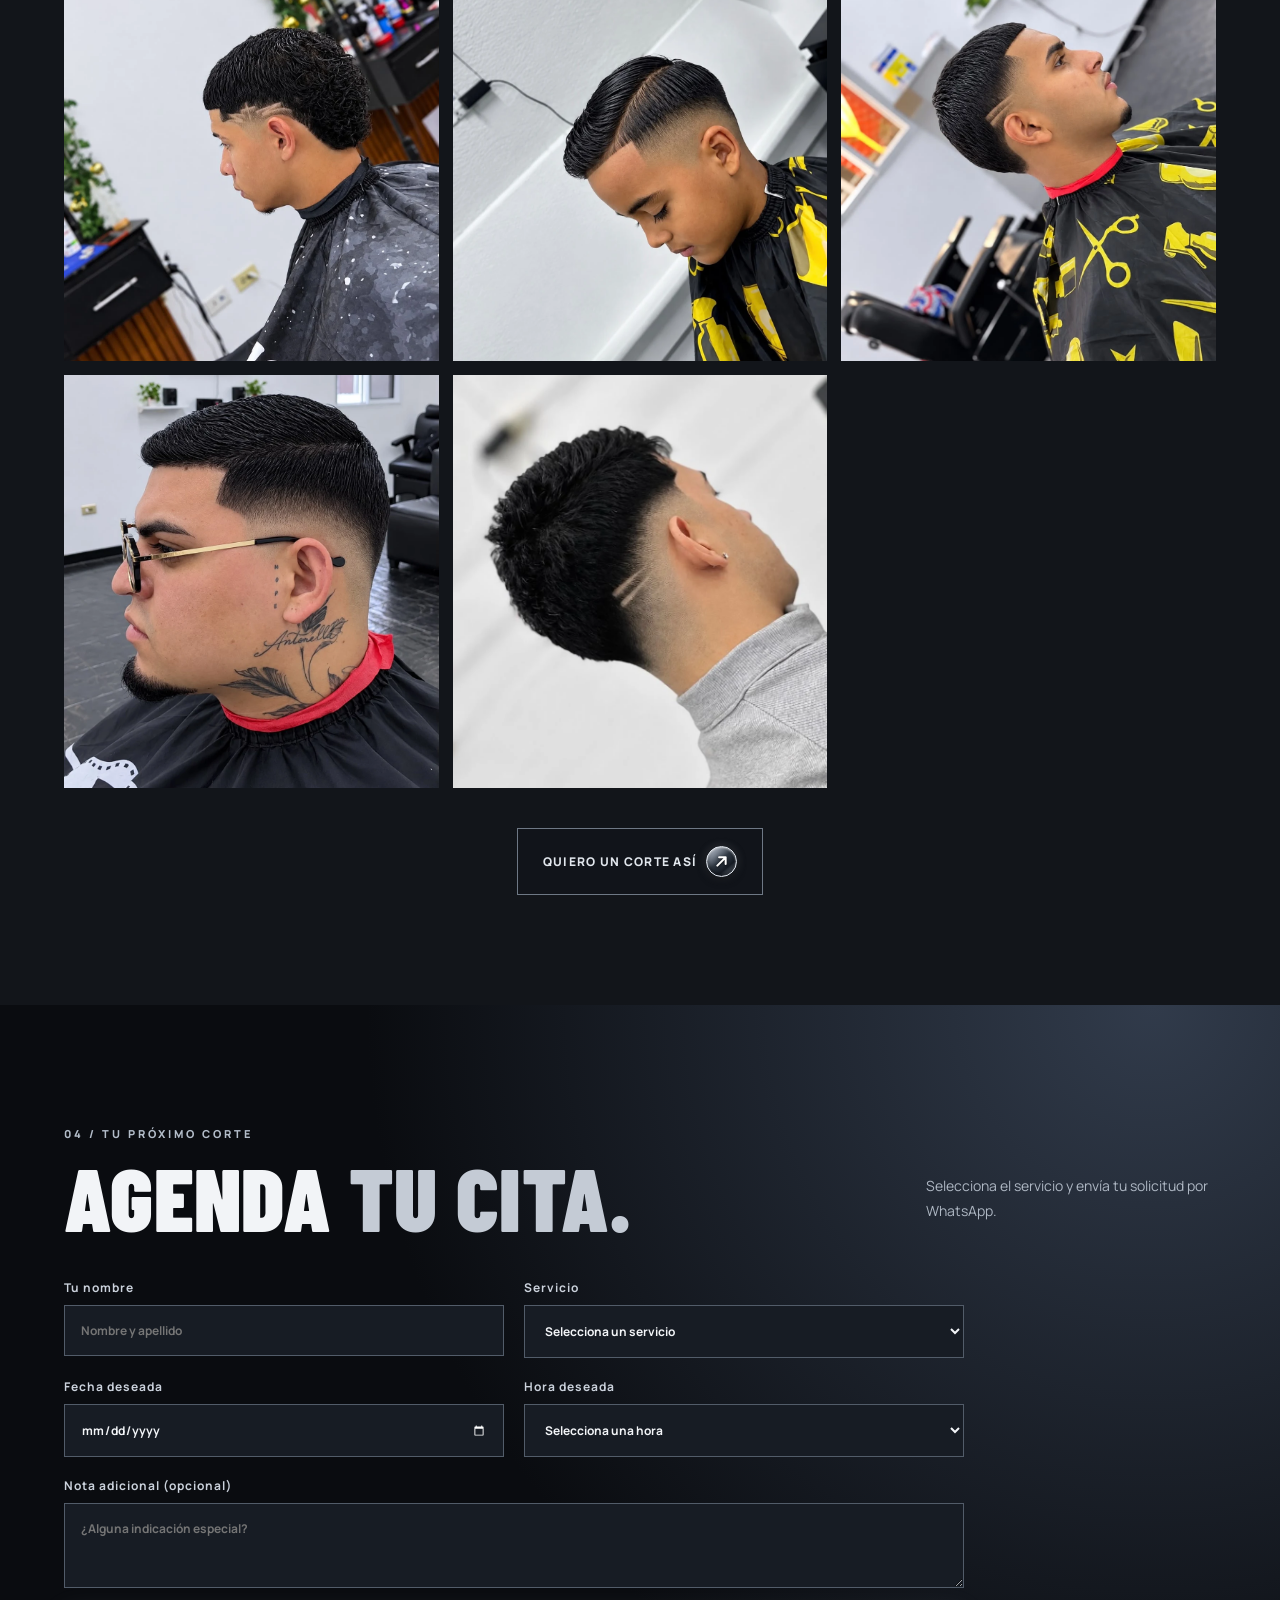
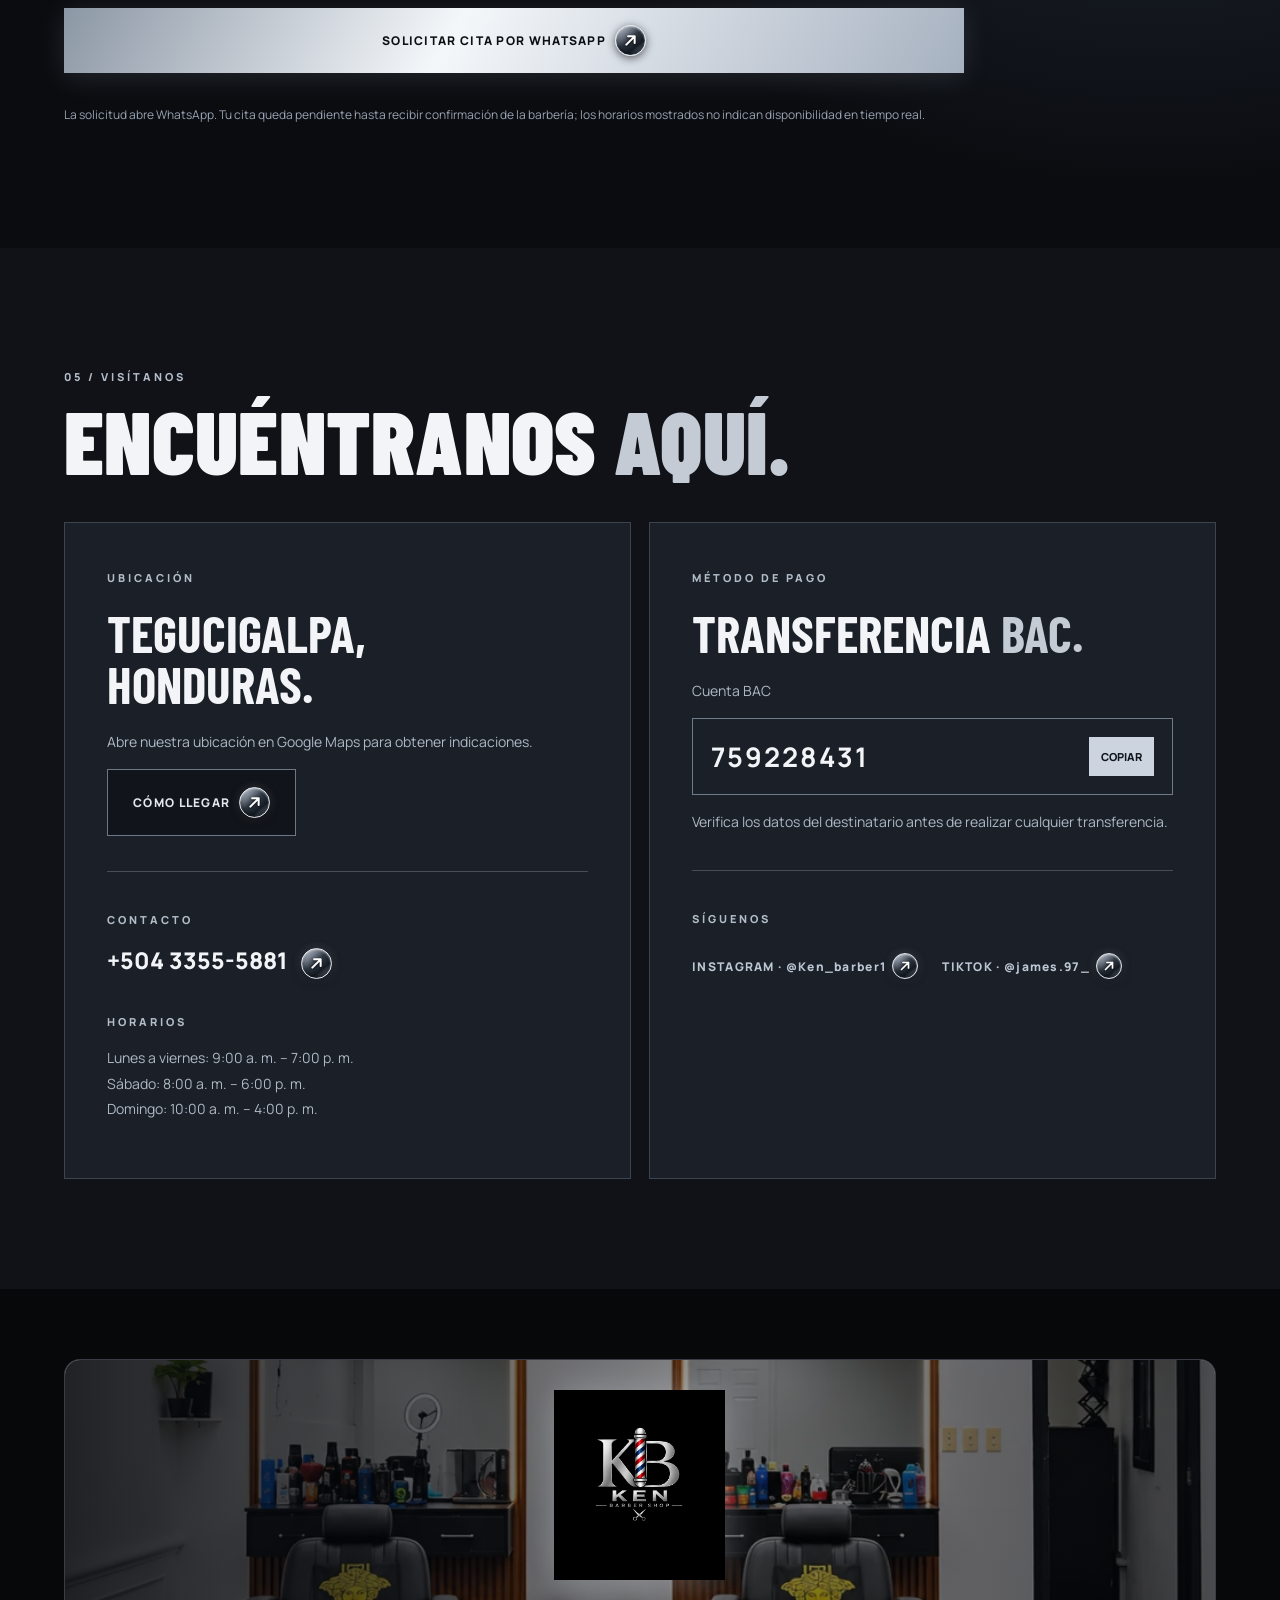
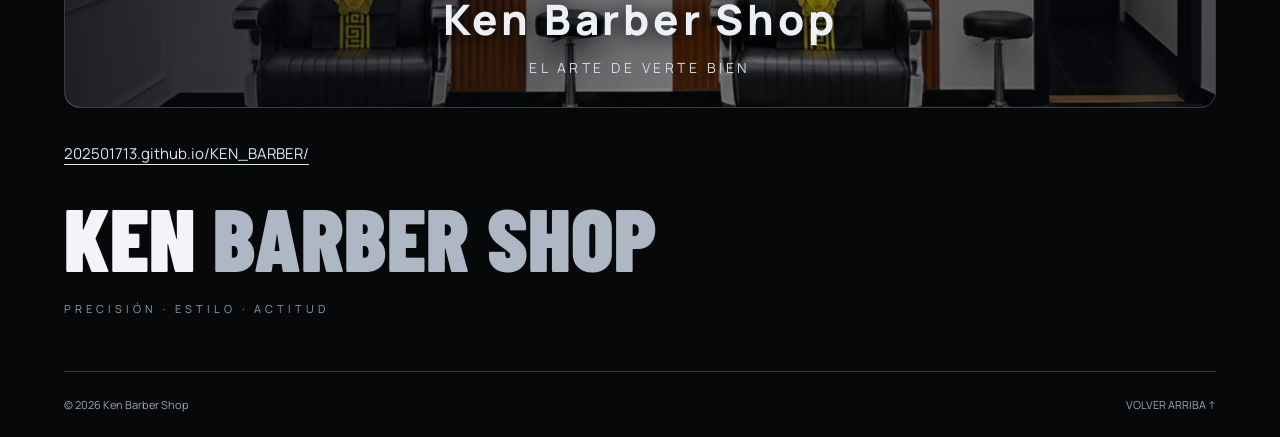
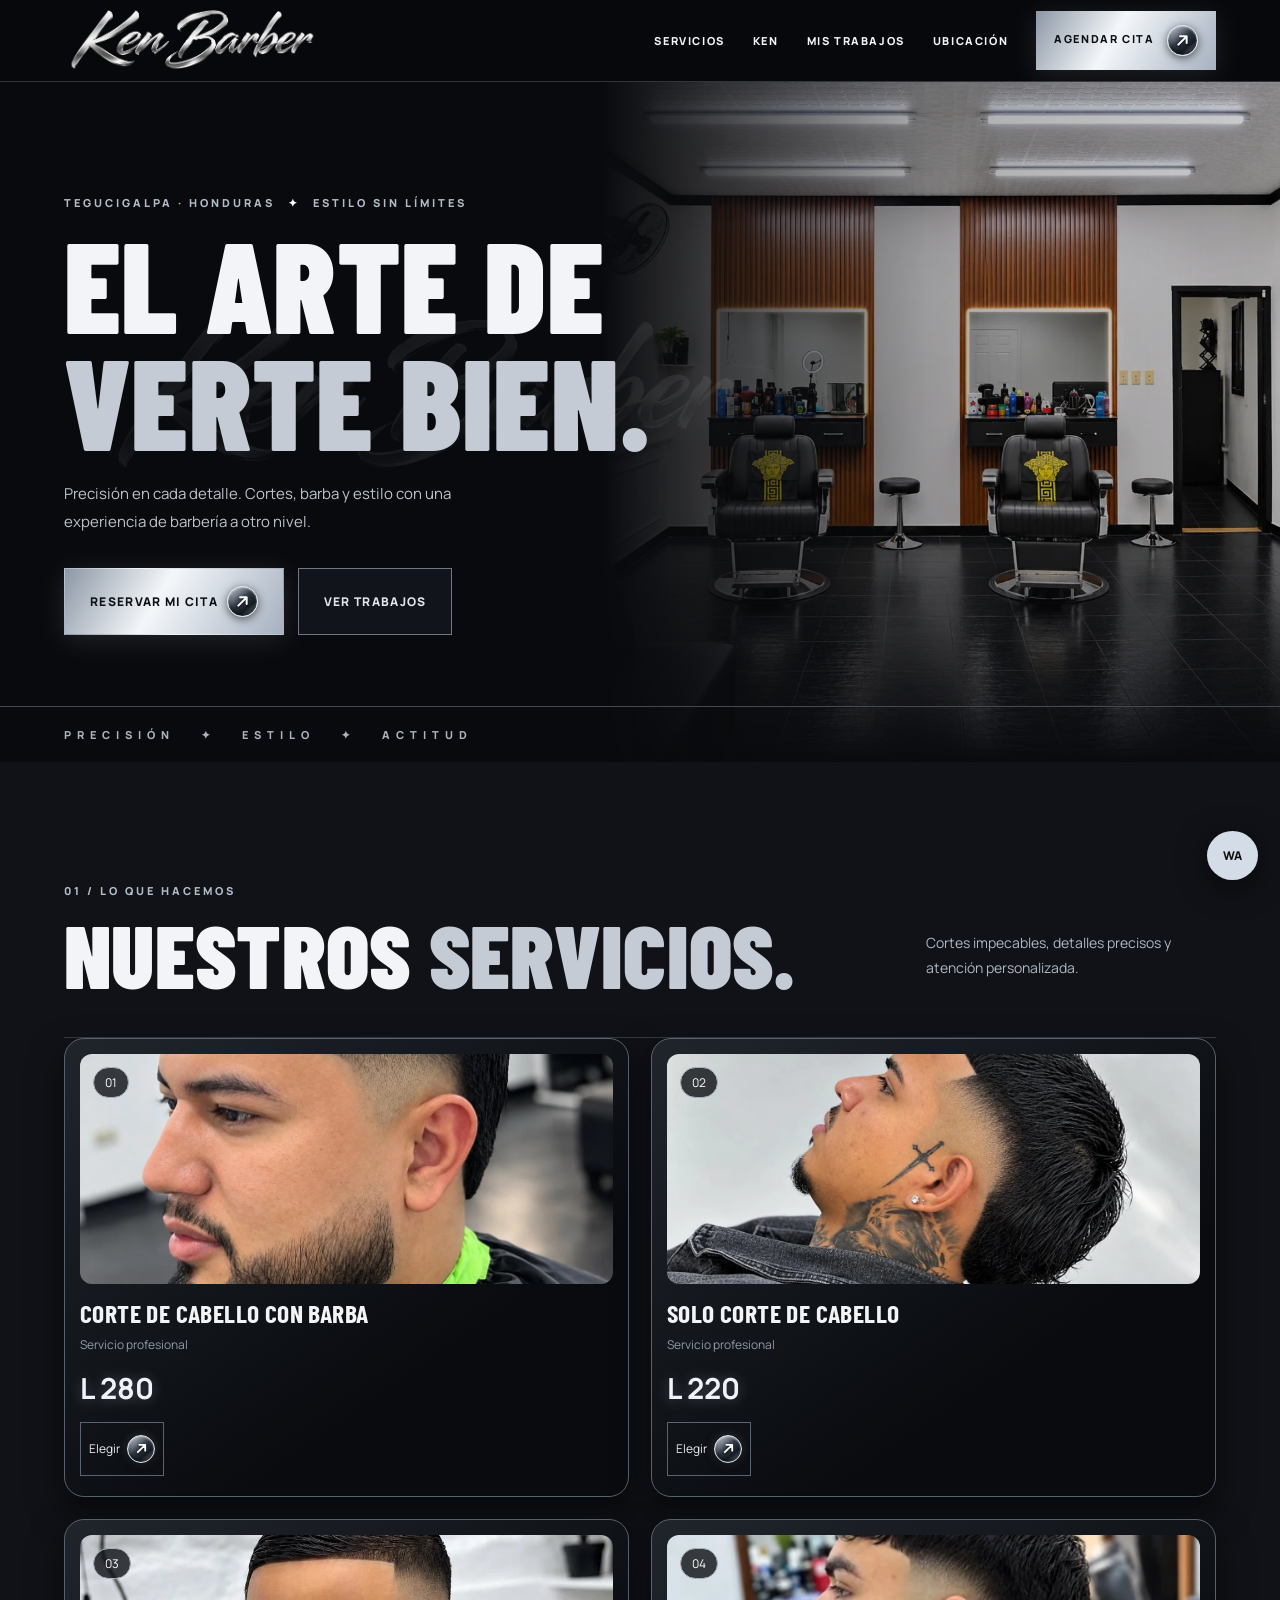
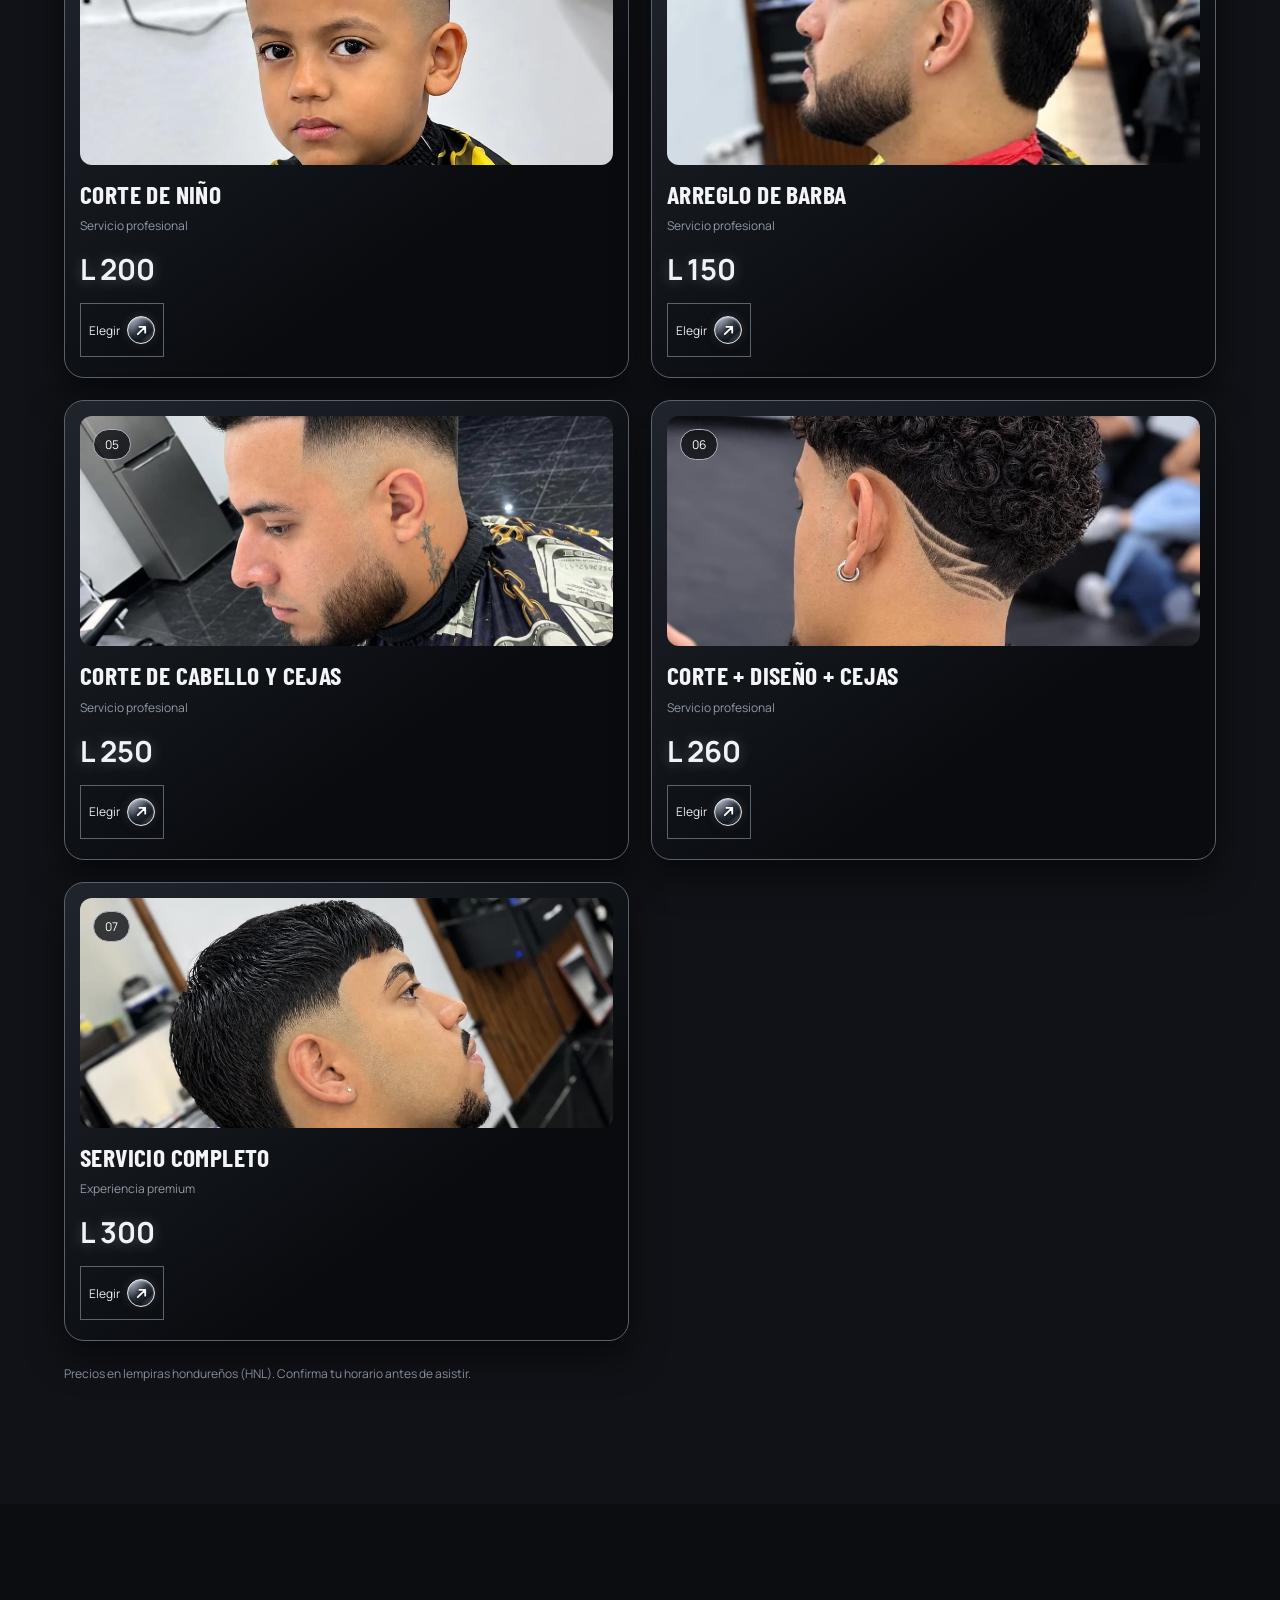
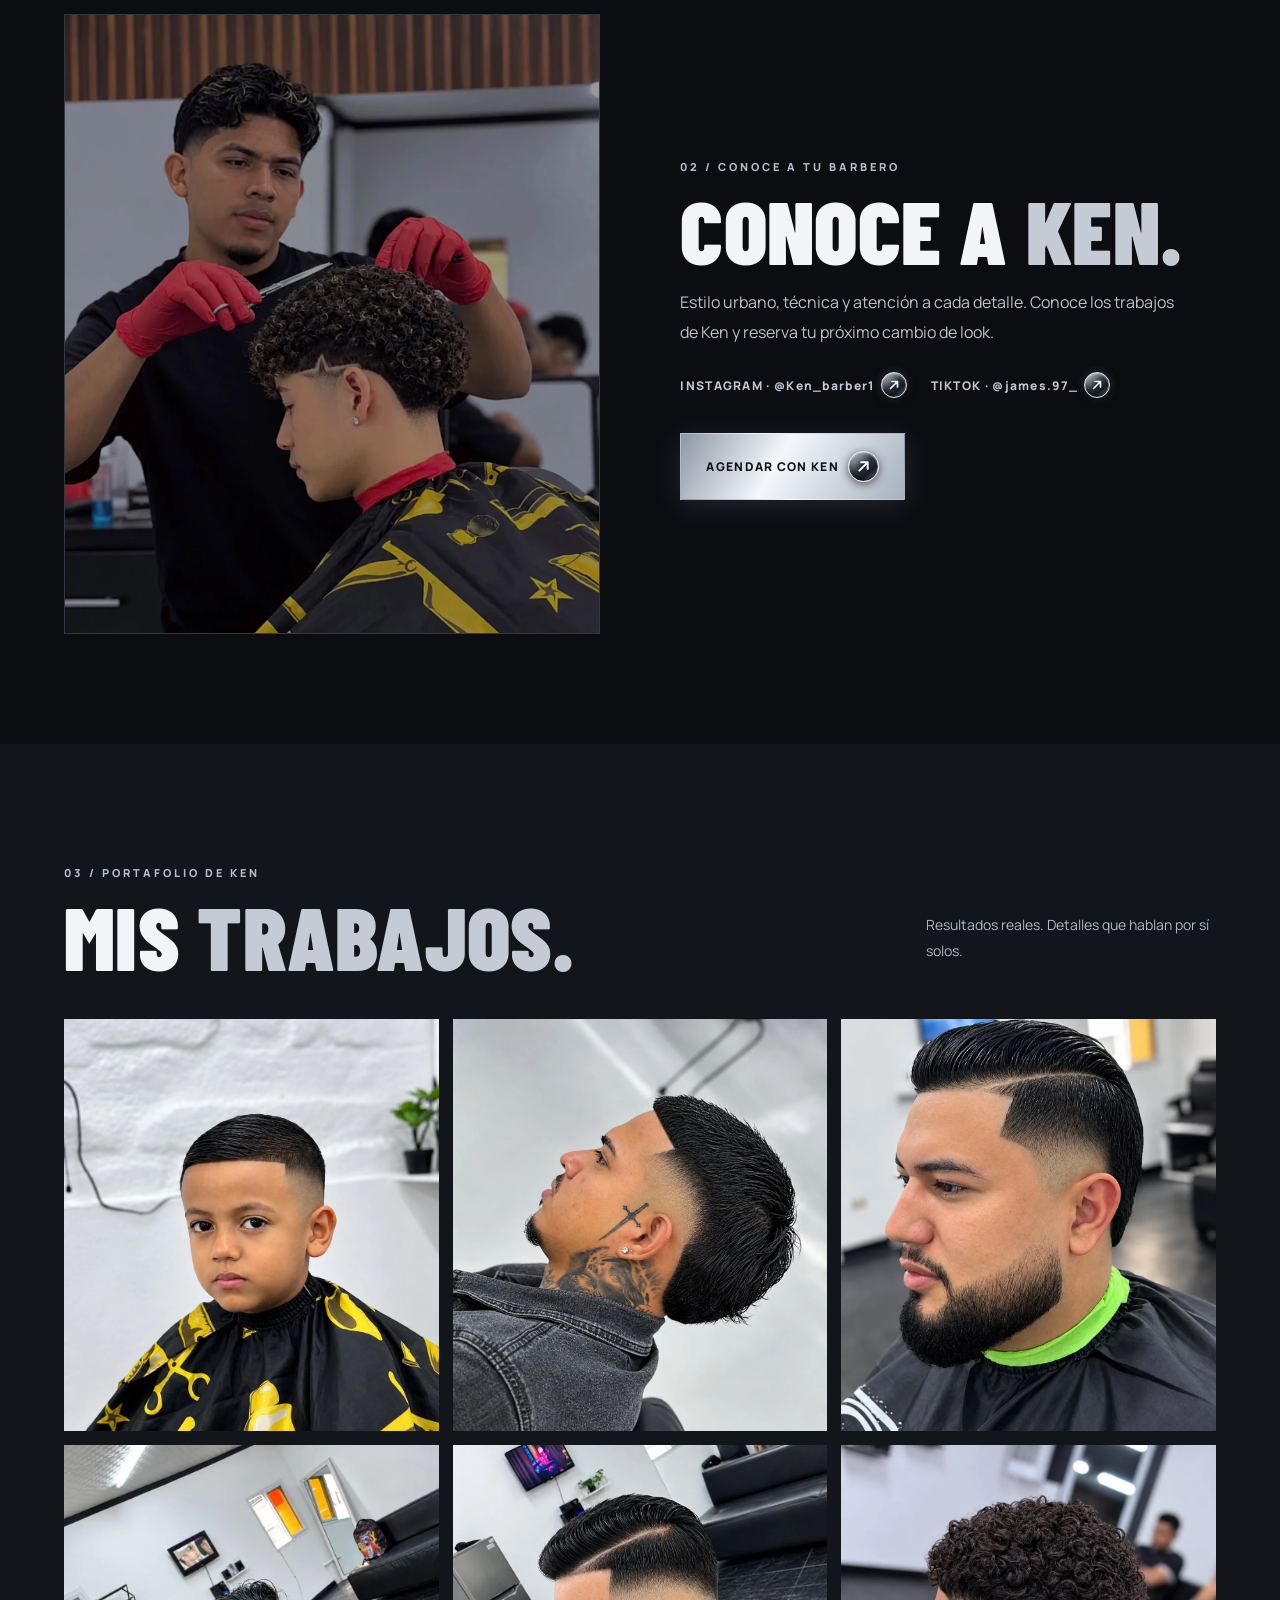
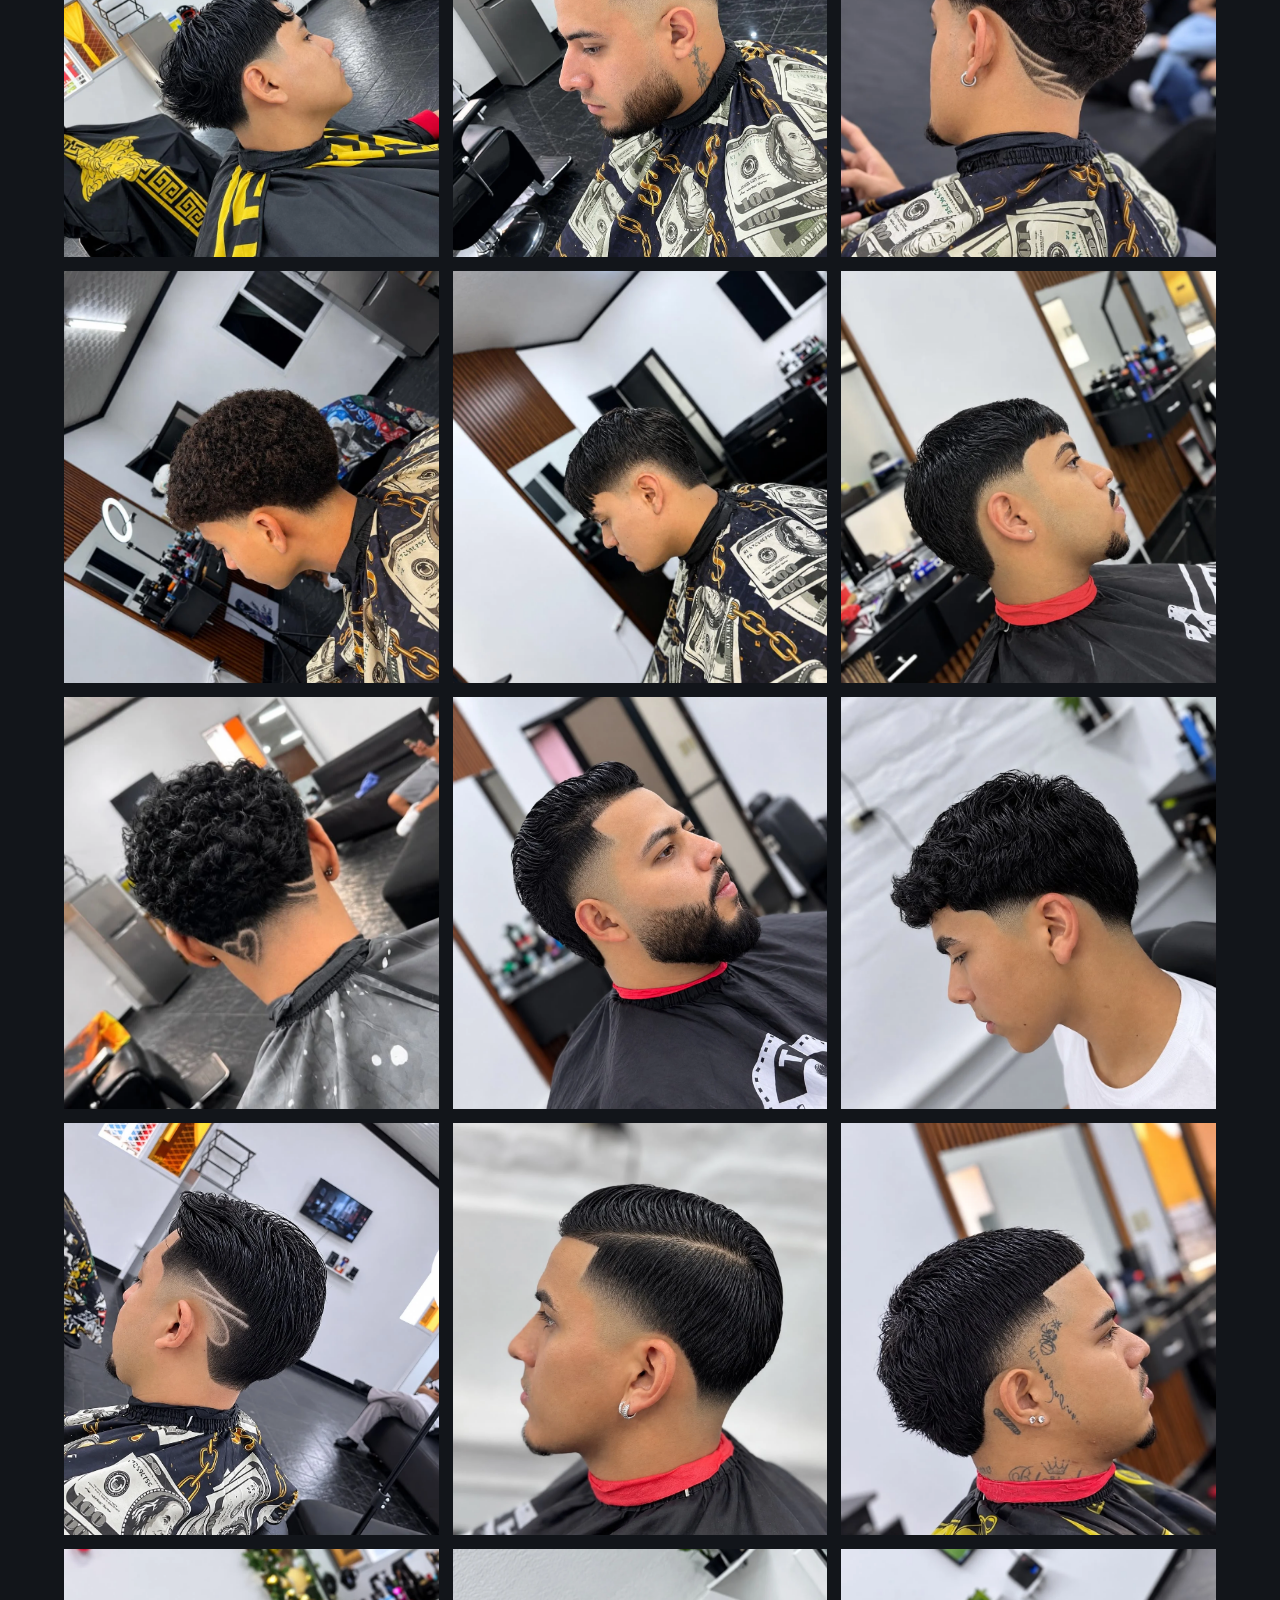
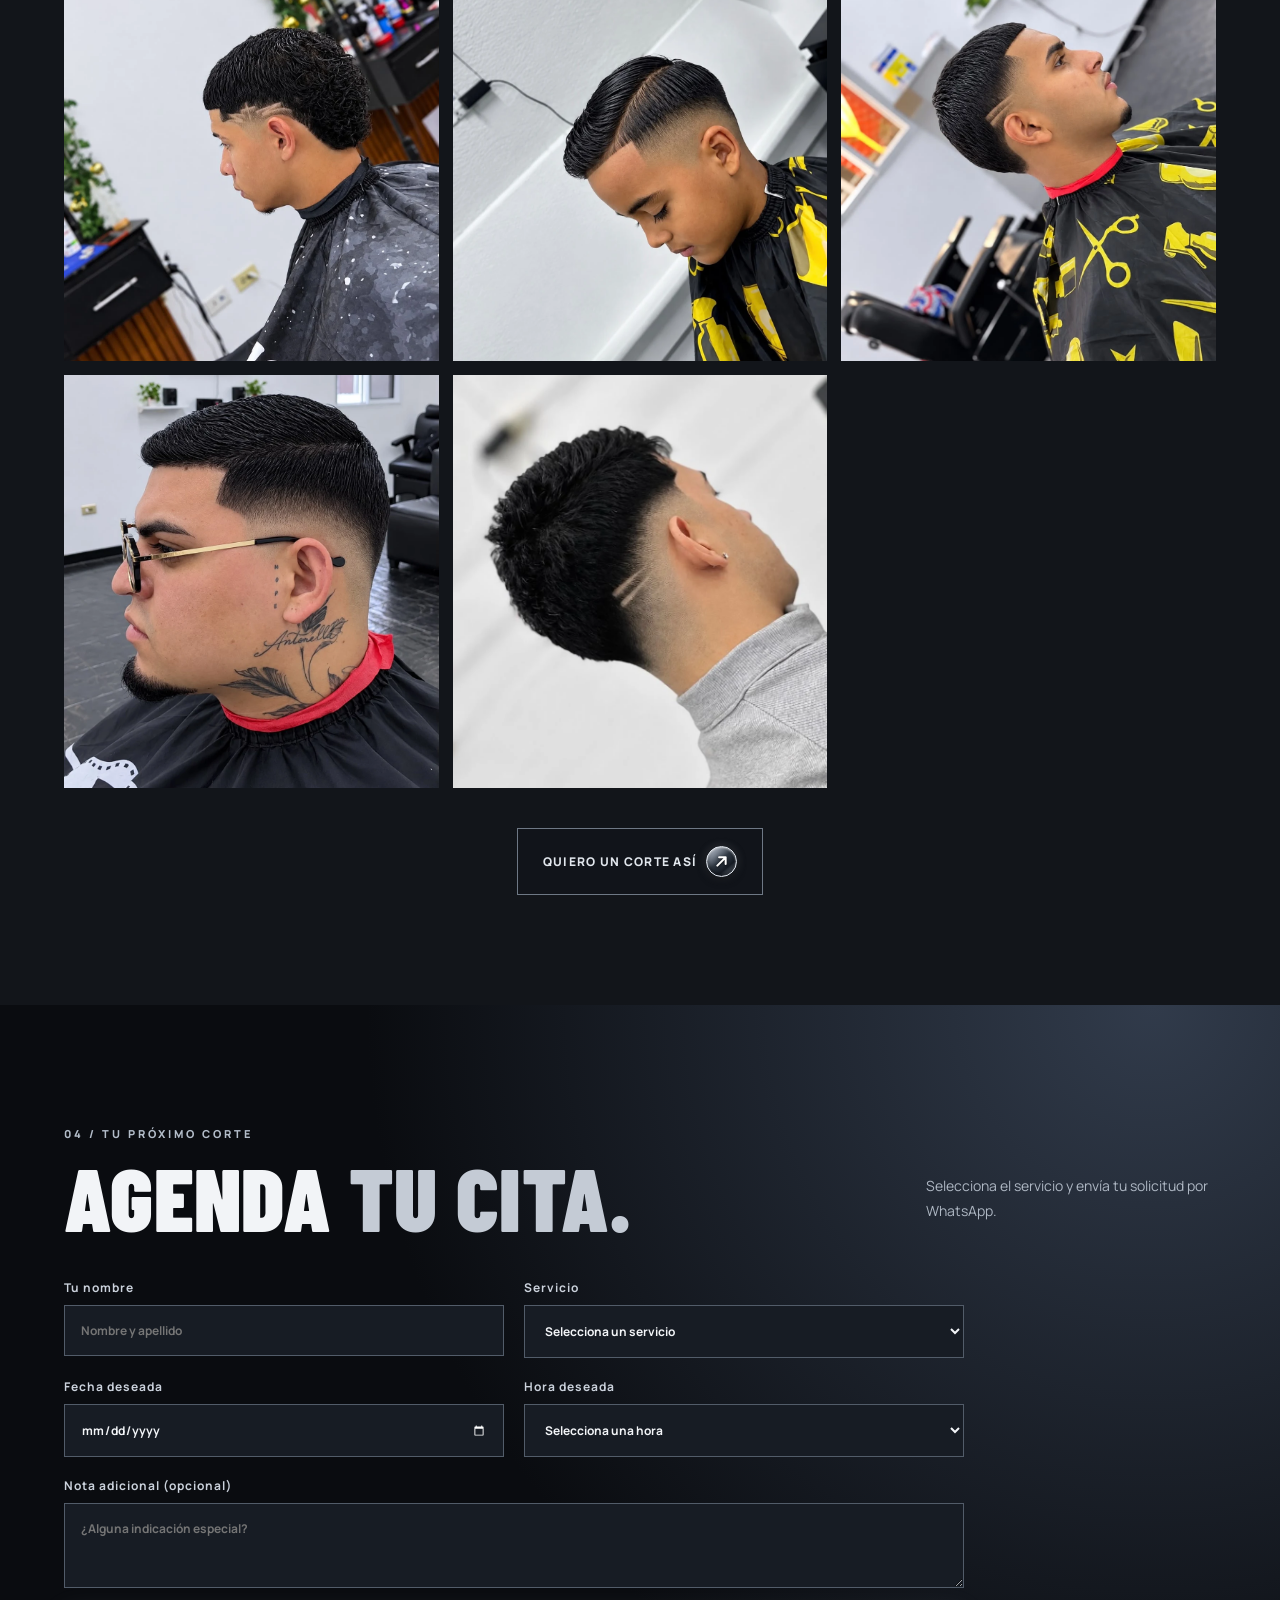
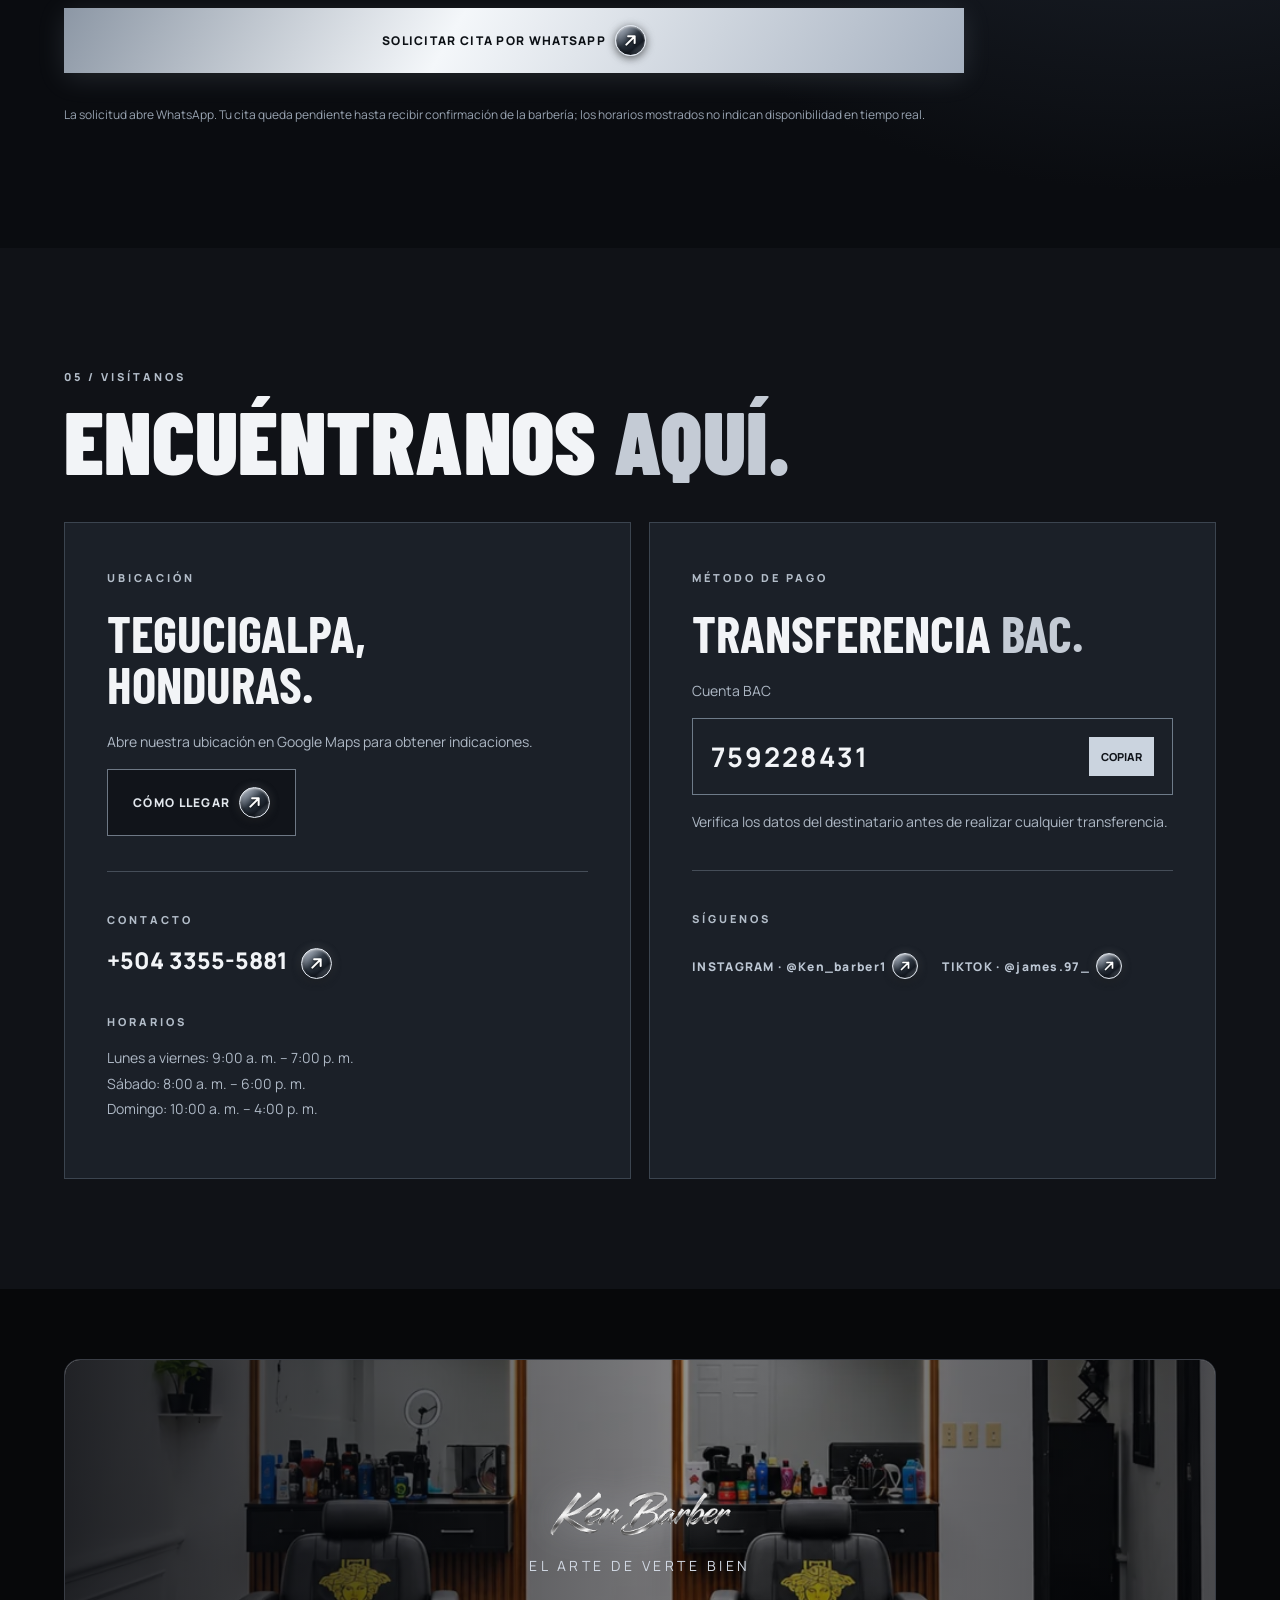
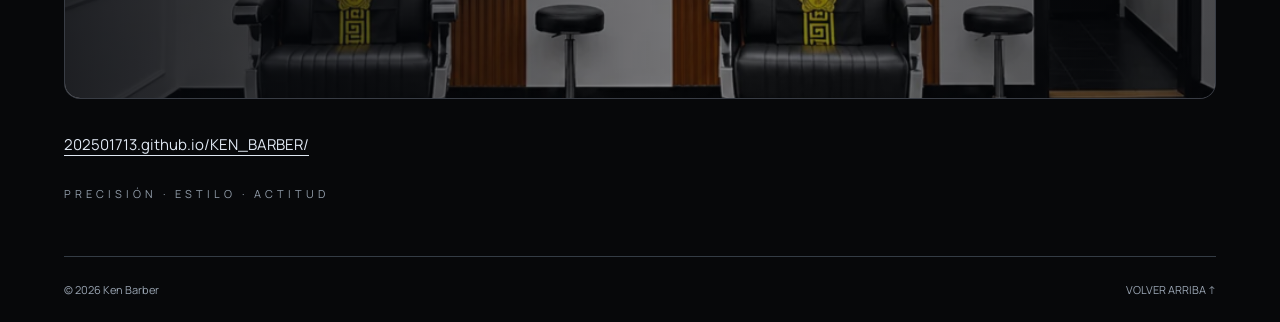
